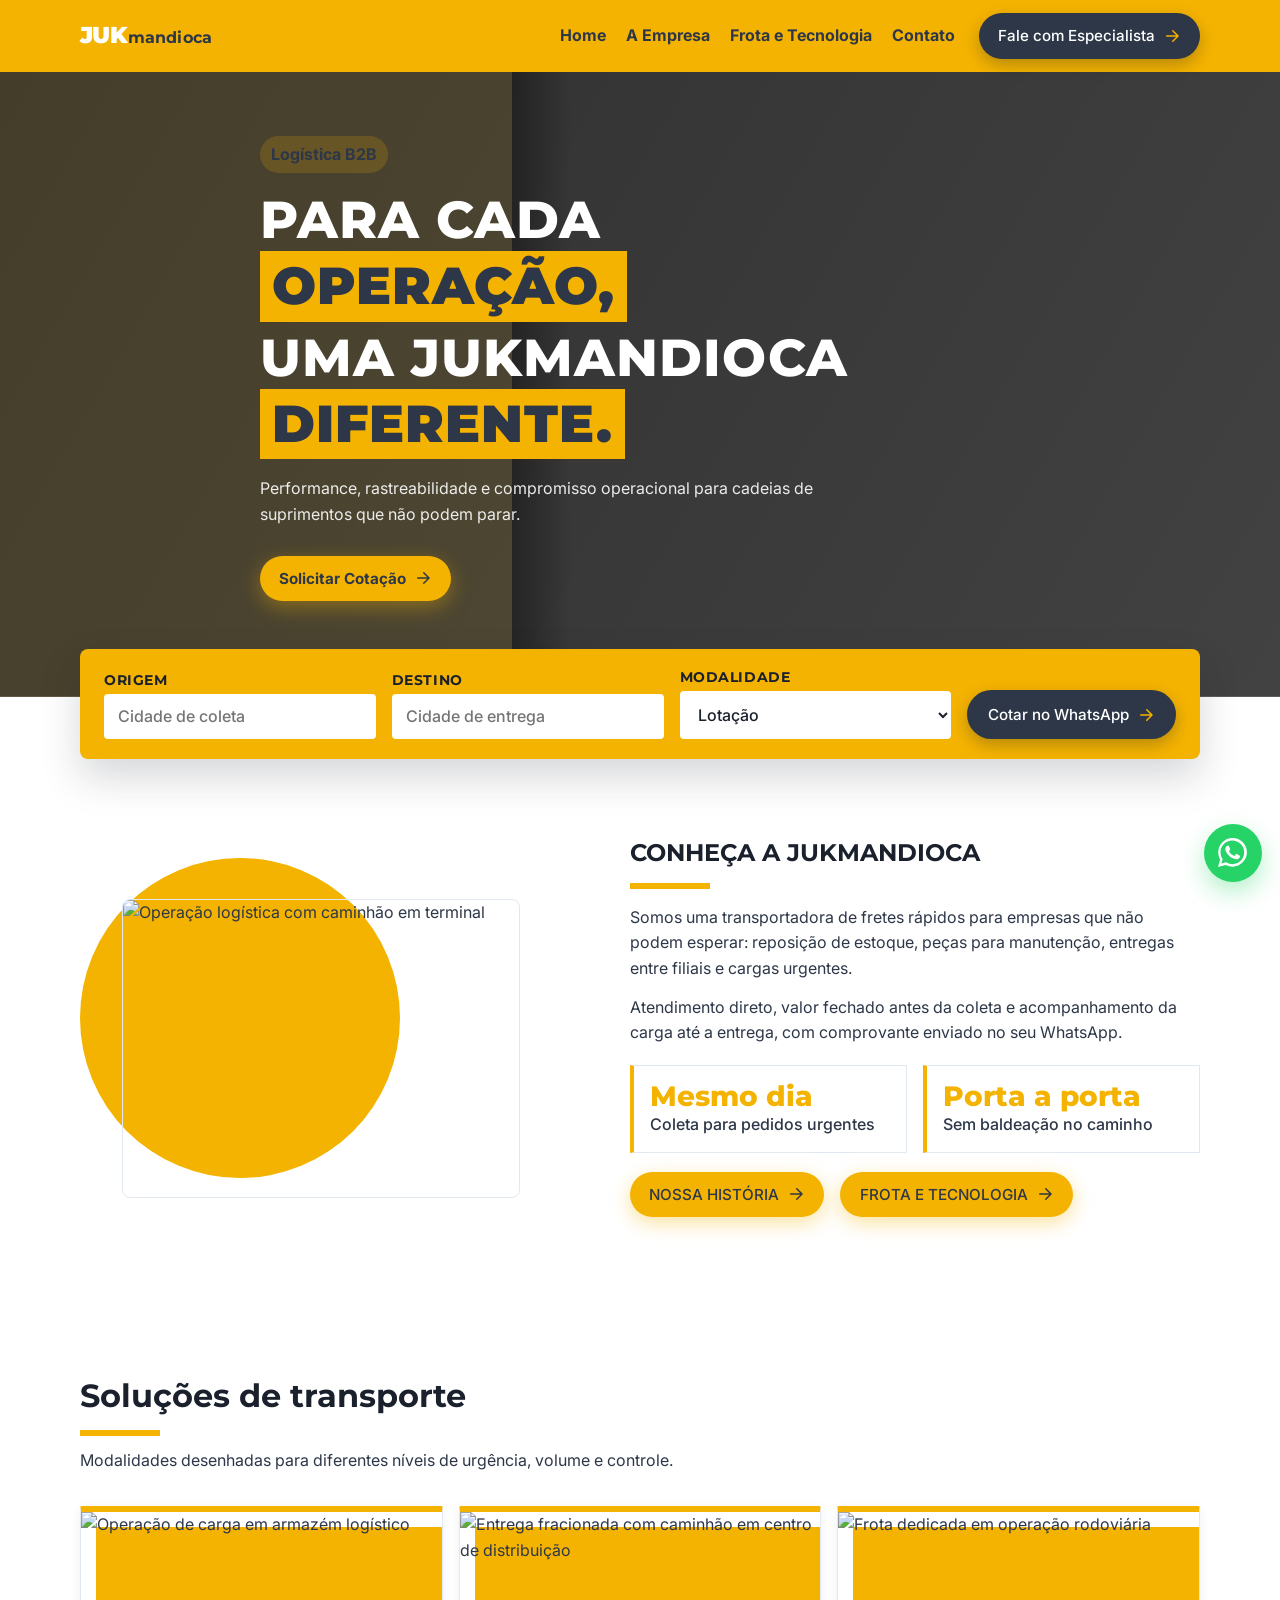
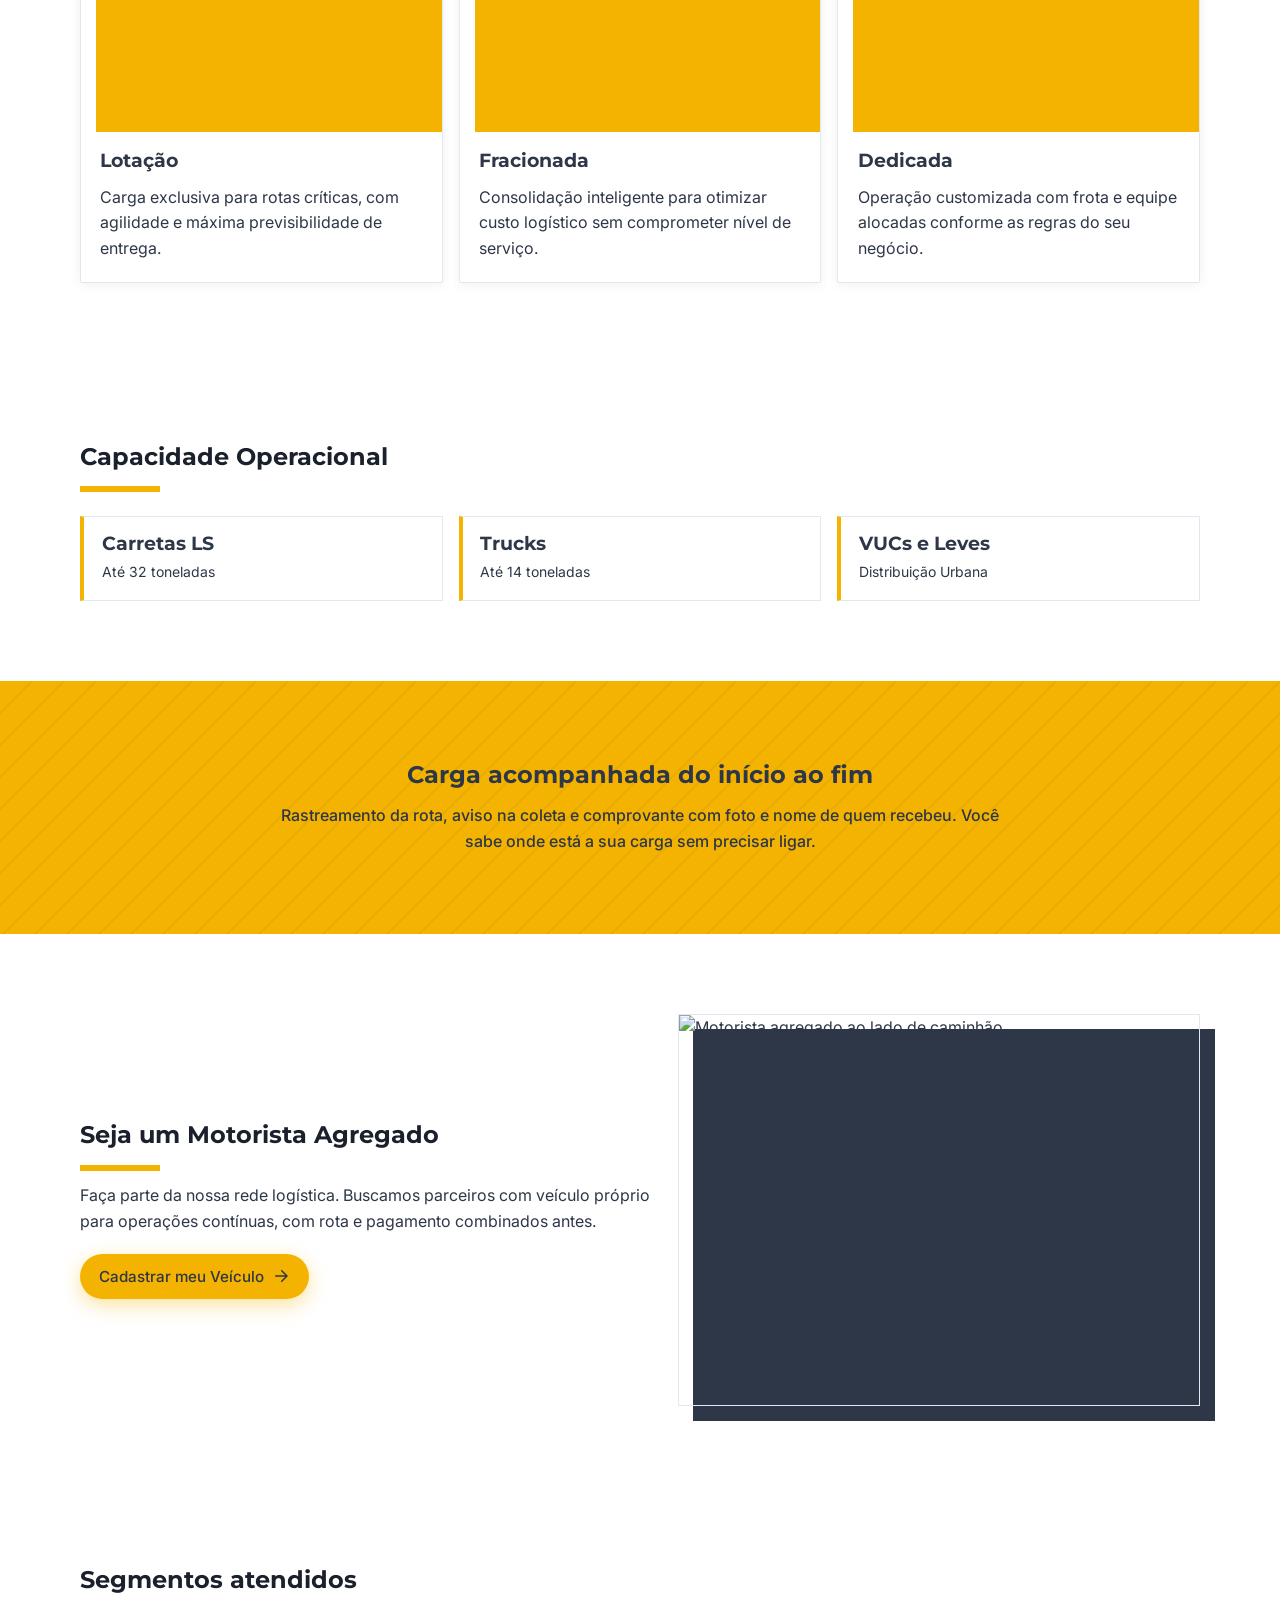
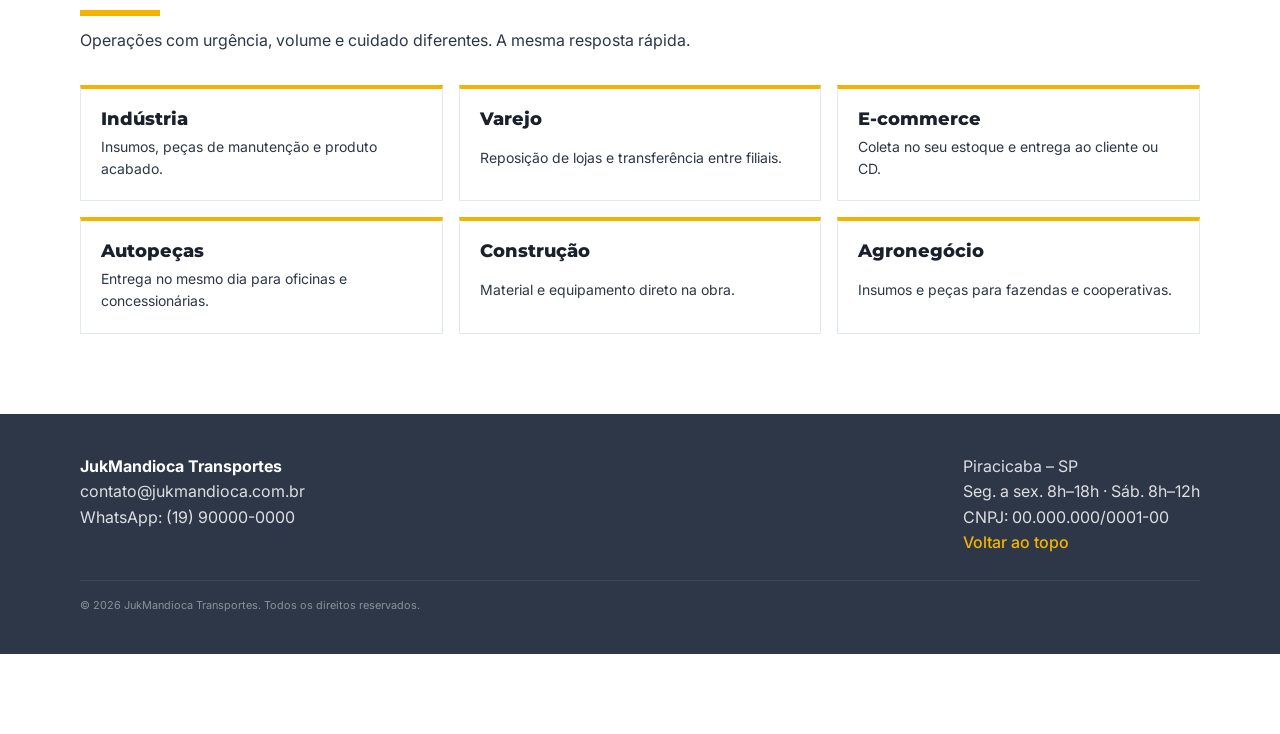
==== index.html @ 6dd89cf8 "feat: cotação rápida via WhatsApp, segmentos, dados centralizados em config.js - config.js: WhatsApp" ====
<!-- index.html -->
<!doctype html>
<html lang="pt-BR">
  <head>
    <meta charset="UTF-8" />
    <meta name="viewport" content="width=device-width, initial-scale=1.0" />

    <!-- ─── SEO primário ─── -->
    <title>JukMandioca Transportes | Logística B2B de Alta Performance</title>
    <meta name="description" content="Soluções logísticas sob medida para operações B2B de alta exigência: transporte lotação, fracionado e dedicado em todo o território nacional." />
    <meta name="robots" content="index, follow" />
    <link rel="canonical" href="https://www.jukmandioca.com.br/" />

    <!-- ─── Open Graph ─── -->
    <meta property="og:type"        content="website" />
    <meta property="og:url"         content="https://www.jukmandioca.com.br/" />
    <meta property="og:title"       content="JukMandioca Transportes | Logística B2B de Alta Performance" />
    <meta property="og:description" content="Soluções logísticas sob medida para operações B2B de alta exigência: transporte lotação, fracionado e dedicado." />
    <meta property="og:image"       content="https://www.jukmandioca.com.br/assets/img/og-cover.jpg" />
    <meta property="og:image:width"  content="1200" />
    <meta property="og:image:height" content="630" />
    <meta property="og:locale"      content="pt_BR" />
    <meta property="og:site_name"   content="JukMandioca Transportes" />

    <!-- ─── Twitter Card ─── -->
    <meta name="twitter:card"        content="summary_large_image" />
    <meta name="twitter:title"       content="JukMandioca Transportes | Logística B2B de Alta Performance" />
    <meta name="twitter:description" content="Soluções logísticas sob medida para operações B2B de alta exigência." />
    <meta name="twitter:image"       content="https://www.jukmandioca.com.br/assets/img/og-cover.jpg" />

    <!-- ─── PWA ─── -->
    <meta name="theme-color" content="#f5b301" />
    <link rel="manifest" href="/site.webmanifest" />

    <!-- ─── Fontes: preconnect + preload não-bloqueante ─── -->
    <link rel="preconnect" href="https://fonts.googleapis.com" />
    <link rel="preconnect" href="https://fonts.gstatic.com" crossorigin />
    <link rel="preload" as="style"
      href="https://fonts.googleapis.com/css2?family=Inter:wght@400;500&family=Montserrat:wght@700;800&display=swap"
      onload="this.onload=null;this.rel='stylesheet'" />
    <noscript>
      <link rel="stylesheet" href="https://fonts.googleapis.com/css2?family=Inter:wght@400;500&family=Montserrat:wght@700;800&display=swap" />
    </noscript>

    <!-- ─── Preload: hero background (LCP crítico) ─── -->
    <link rel="preload" as="image" fetchpriority="high"
      href="https://images.unsplash.com/photo-1494412519320-aa613dfb7738?auto=format&fit=crop&w=1920&q=80" />

    <!-- ─── CSS ─── -->
    <link rel="stylesheet" href="assets/css/main.css" />

    <!-- ─── JSON-LD: Organization + LocalBusiness + WebSite ─── -->
    <script type="application/ld+json">
    {
      "@context": "https://schema.org",
      "@graph": [
        {
          "@type": "Organization",
          "@id": "https://www.jukmandioca.com.br/#organization",
          "name": "JukMandioca Transportes",
          "url": "https://www.jukmandioca.com.br",
          "logo": {
            "@type": "ImageObject",
            "url": "https://www.jukmandioca.com.br/assets/img/logo.png"
          },
          "contactPoint": {
            "@type": "ContactPoint",
            "email": "contato@jukmandioca.com.br",
            "contactType": "customer service",
            "areaServed": "BR",
            "availableLanguage": "Portuguese"
          },
          "sameAs": []
        },
        {
          "@type": "LocalBusiness",
          "@id": "https://www.jukmandioca.com.br/#localbusiness",
          "name": "JukMandioca Transportes",
          "description": "Transportadora especializada em logística B2B com operações de lotação, fracionada e dedicada em todo o Brasil.",
          "url": "https://www.jukmandioca.com.br",
          
          "email": "contato@jukmandioca.com.br",
          "address": {
            "@type": "PostalAddress",
            "streetAddress": "Rua Exemplo, 123",
            "addressLocality": "Cidade",
            "addressRegion": "SP",
            "postalCode": "00000-000",
            "addressCountry": "BR"
          },
          "openingHoursSpecification": {
            "@type": "OpeningHoursSpecification",
            "dayOfWeek": ["Monday","Tuesday","Wednesday","Thursday","Friday"],
            "opens": "08:00",
            "closes": "18:00"
          }
        },
        {
          "@type": "WebSite",
          "@id": "https://www.jukmandioca.com.br/#website",
          "url": "https://www.jukmandioca.com.br",
          "name": "JukMandioca Transportes",
          "publisher": { "@id": "https://www.jukmandioca.com.br/#organization" }
        }
      ]
    }
    </script>
  </head>
  <body id="topo">

    <header class="site-header">
      <div class="main-header">
        <div class="container header-inner">

          <a href="index.html" class="logo" aria-label="Página inicial JukMandioca">
            <span class="logo-mark" aria-hidden="true">JUK</span><span class="logo-text">mandioca</span>
          </a>

          <button
            class="menu-toggle"
            type="button"
            aria-label="Abrir menu"
            aria-controls="primary-nav"
            aria-expanded="false"
          >
            <span></span><span></span><span></span>
          </button>

          <nav id="primary-nav" class="nav" aria-label="Navegação principal">
            <ul class="nav-list">
              <li><a href="index.html" aria-current="page">Home</a></li>
              <li><a href="sobre.html">A Empresa</a></li>
              <li><a href="frota.html">Frota e Tecnologia</a></li>
              <li><a href="contato.html">Contato</a></li>
            </ul>
            <a href="contato.html" class="btn-dark nav-cta">
              <span>Fale com Especialista</span>
              <svg viewBox="0 0 24 24" aria-hidden="true">
                <path d="M5 12h14M13 5l7 7-7 7" fill="none" stroke="currentColor" stroke-width="2" stroke-linecap="round" stroke-linejoin="round"/>
              </svg>
            </a>
          </nav>

        </div>
      </div>
    </header>

    <main>
      <section class="hero">
        <div class="container hero-content">
          <p class="eyebrow">Logística B2B</p>
          <h1>
            PARA CADA<br />
            <span class="highlight">OPERAÇÃO,</span><br />
            UMA JUKMANDIOCA<br />
            <span class="highlight">DIFERENTE.</span>
          </h1>
          <p class="hero-subtitle">
            Performance, rastreabilidade e compromisso operacional para cadeias de suprimentos que não podem parar.
          </p>
          <a href="contato.html" class="btn-primary">
            <span>Solicitar Cotação</span>
            <svg viewBox="0 0 24 24" aria-hidden="true">
              <path d="M5 12h14M13 5l7 7-7 7" fill="none" stroke="currentColor" stroke-width="2" stroke-linecap="round" stroke-linejoin="round"/>
            </svg>
          </a>
        </div>
      </section>

      <section class="quick-quote" aria-label="Cotação rápida">
        <div class="container">
          <form class="quick-quote-form" data-quote-form novalidate>
            <div class="qq-field">
              <label for="qq-origem">Origem</label>
              <input id="qq-origem" name="origem" type="text" placeholder="Cidade de coleta" required />
            </div>
            <div class="qq-field">
              <label for="qq-destino">Destino</label>
              <input id="qq-destino" name="destino" type="text" placeholder="Cidade de entrega" required />
            </div>
            <div class="qq-field">
              <label for="qq-carga">Modalidade</label>
              <select id="qq-carga" name="carga">
                <option>Lotação</option>
                <option>Fracionada</option>
                <option>Dedicada</option>
                <option>Expressa (mesmo dia)</option>
              </select>
            </div>
            <button type="submit" class="btn-dark">
              <span>Cotar no WhatsApp</span>
              <svg viewBox="0 0 24 24" aria-hidden="true"><path d="M5 12h14M13 5l7 7-7 7" fill="none" stroke="currentColor" stroke-width="2" stroke-linecap="round" stroke-linejoin="round"/></svg>
            </button>
          </form>
        </div>
      </section>

      <section id="sobre" class="about section">
        <div class="container about-grid">
          <figure class="about-visual" data-observe>
            <img
              src="https://images.unsplash.com/photo-1519003722824-194d4455a60c?auto=format&fit=crop&w=1200&q=80"
              alt="Operação logística com caminhão em terminal"
              width="1200" height="800"
              loading="lazy"
              decoding="async"
            />
          </figure>

          <article class="about-copy" data-observe>
            <h2 class="section-title">CONHEÇA A JUKMANDIOCA</h2>
            <p>
              Somos uma transportadora de fretes rápidos para empresas que não podem esperar: reposição de estoque,
              peças para manutenção, entregas entre filiais e cargas urgentes.
            </p>
            <p>
              Atendimento direto, valor fechado antes da coleta e acompanhamento da carga até a entrega, com
              comprovante enviado no seu WhatsApp.
            </p>

            <div class="about-stats" aria-label="Indicadores institucionais">
              <div class="about-stat" data-observe>
                <strong>Mesmo dia</strong>
                <span>Coleta para pedidos urgentes</span>
              </div>
              <div class="about-stat" data-observe>
                <strong>Porta a porta</strong>
                <span>Sem baldeação no caminho</span>
              </div>
            </div>

            <div class="about-actions">
              <a href="sobre.html" class="btn-primary">
                <span>NOSSA HISTÓRIA</span>
                <svg viewBox="0 0 24 24" aria-hidden="true">
                  <path d="M5 12h14M13 5l7 7-7 7" fill="none" stroke="currentColor" stroke-width="2" stroke-linecap="round" stroke-linejoin="round"/>
                </svg>
              </a>
              <a href="frota.html" class="btn-primary">
                <span>FROTA E TECNOLOGIA</span>
                <svg viewBox="0 0 24 24" aria-hidden="true">
                  <path d="M5 12h14M13 5l7 7-7 7" fill="none" stroke="currentColor" stroke-width="2" stroke-linecap="round" stroke-linejoin="round"/>
                </svg>
              </a>
            </div>
          </article>
        </div>
      </section>

      <section id="servicos" class="services section">
        <div class="container">
          <h2 class="section-title">Soluções de transporte</h2>
          <p class="section-subtitle">Modalidades desenhadas para diferentes níveis de urgência, volume e controle.</p>

          <div class="services-grid">
            <article class="card service-card" data-observe>
              <div class="service-media">
                <img
                  src="https://images.unsplash.com/photo-1586528116311-ad8dd3c8310d?auto=format&fit=crop&w=1200&q=80"
                  alt="Operação de carga em armazém logístico"
                  width="1200" height="800"
                  loading="lazy"
                  decoding="async"
                />
              </div>
              <div class="service-body">
                <h3>Lotação</h3>
                <p>Carga exclusiva para rotas críticas, com agilidade e máxima previsibilidade de entrega.</p>
              </div>
            </article>

            <article class="card service-card" data-observe>
              <div class="service-media">
                <img
                  src="https://images.unsplash.com/photo-1601584115197-04ecc0da31d7?auto=format&fit=crop&w=1200&q=80"
                  alt="Entrega fracionada com caminhão em centro de distribuição"
                  width="1200" height="800"
                  loading="lazy"
                  decoding="async"
                />
              </div>
              <div class="service-body">
                <h3>Fracionada</h3>
                <p>Consolidação inteligente para otimizar custo logístico sem comprometer nível de serviço.</p>
              </div>
            </article>

            <article class="card service-card" data-observe>
              <div class="service-media">
                <img
                  src="https://images.unsplash.com/photo-1616432043562-3671ea2e5242?auto=format&fit=crop&w=1200&q=80"
                  alt="Frota dedicada em operação rodoviária"
                  width="1200" height="800"
                  loading="lazy"
                  decoding="async"
                />
              </div>
              <div class="service-body">
                <h3>Dedicada</h3>
                <p>Operação customizada com frota e equipe alocadas conforme as regras do seu negócio.</p>
              </div>
            </article>
          </div>
        </div>
      </section>

      <section class="equipment section">
        <div class="container">
          <h2 class="section-title">Capacidade Operacional</h2>
          <div class="equipment-grid">
            <article class="equipment-item" data-observe>
              <h3>Carretas LS</h3>
              <p>Até 32 toneladas</p>
            </article>
            <article class="equipment-item" data-observe>
              <h3>Trucks</h3>
              <p>Até 14 toneladas</p>
            </article>
            <article class="equipment-item" data-observe>
              <h3>VUCs e Leves</h3>
              <p>Distribuição Urbana</p>
            </article>
          </div>
        </div>
      </section>

      <section class="compliance-band section">
        <div class="container">
          <h2>Carga acompanhada do início ao fim</h2>
          <p>
            Rastreamento da rota, aviso na coleta e comprovante com foto e nome de quem recebeu. Você sabe onde
            está a sua carga sem precisar ligar.
          </p>
        </div>
      </section>

      <section class="aggregates section">
        <div class="container aggregates-grid">
          <article class="aggregates-copy" data-observe>
            <h2 class="section-title">Seja um Motorista Agregado</h2>
            <p>
              Faça parte da nossa rede logística. Buscamos parceiros com veículo próprio para operações
              contínuas, com rota e pagamento combinados antes.
            </p>
            <a href="#" data-wa="Olá! Tenho veículo próprio e quero ser agregado." target="_blank" rel="noopener noreferrer" class="btn-primary">
              <span>Cadastrar meu Veículo</span>
              <svg viewBox="0 0 24 24" aria-hidden="true">
                <path d="M5 12h14M13 5l7 7-7 7" fill="none" stroke="currentColor" stroke-width="2" stroke-linecap="round" stroke-linejoin="round"/>
              </svg>
            </a>
          </article>

          <figure class="aggregates-visual" data-observe>
            <img
              src="https://images.unsplash.com/photo-1601584115197-04ecc0da31d7?auto=format&fit=crop&w=1200&q=80"
              alt="Motorista agregado ao lado de caminhão"
              width="1200" height="800"
              loading="lazy"
              decoding="async"
            />
          </figure>
        </div>
      </section>

      <section id="segmentos" class="segments section">
        <div class="container">
          <h2 class="section-title">Segmentos atendidos</h2>
          <p class="section-subtitle">Operações com urgência, volume e cuidado diferentes. A mesma resposta rápida.</p>
          <ul class="segments-grid">
            <li data-observe><strong>Indústria</strong><span>Insumos, peças de manutenção e produto acabado.</span></li>
            <li data-observe><strong>Varejo</strong><span>Reposição de lojas e transferência entre filiais.</span></li>
            <li data-observe><strong>E-commerce</strong><span>Coleta no seu estoque e entrega ao cliente ou CD.</span></li>
            <li data-observe><strong>Autopeças</strong><span>Entrega no mesmo dia para oficinas e concessionárias.</span></li>
            <li data-observe><strong>Construção</strong><span>Material e equipamento direto na obra.</span></li>
            <li data-observe><strong>Agronegócio</strong><span>Insumos e peças para fazendas e cooperativas.</span></li>
          </ul>
        </div>
      </section>
    </main>

    <footer class="site-footer">
      <div class="container footer-inner">
        <address>
          <strong>JukMandioca Transportes</strong>
          <p><a data-cfg="email" href="#"></a></p>
          <p>WhatsApp: <a data-cfg="whatsapp-num" href="#" target="_blank" rel="noopener noreferrer"></a></p>
        </address>
        <div>
          <p data-cfg="endereco"></p>
          <p data-cfg="horario"></p>
          <p data-cfg="cnpj"></p>
          <a href="#topo" class="back-top">Voltar ao topo</a>
        </div>
      </div>
      <div class="container footer-legal">
        <p>© <span data-cfg="ano">2026</span> JukMandioca Transportes. Todos os direitos reservados.</p>
      </div>
    </footer>

    <a
      class="whatsapp-float"
      href="#" data-wa=""
      target="_blank"
      rel="noopener noreferrer"
      aria-label="Falar no WhatsApp"
    >
      <svg viewBox="0 0 24 24" aria-hidden="true">
        <path
          d="M20.52 3.48A11.8 11.8 0 0 0 12.06 0C5.52 0 .21 5.3.2 11.83c0 2.08.54 4.1 1.57 5.88L0 24l6.45-1.7a11.83 11.83 0 0 0 5.6 1.42h.01c6.54 0 11.85-5.31 11.86-11.85.01-3.16-1.22-6.13-3.4-8.39Zm-8.46 18.2h-.01a9.93 9.93 0 0 1-5.05-1.38l-.36-.21-3.83 1.01 1.02-3.73-.23-.38a9.89 9.89 0 0 1-1.53-5.24C2.08 6.3 6.34 2.04 11.8 2.03c2.64 0 5.12 1.02 6.98 2.88a9.8 9.8 0 0 1 2.88 6.97c0 5.46-4.26 9.8-9.6 9.8Zm5.42-7.39c-.3-.15-1.77-.87-2.04-.97-.27-.1-.46-.15-.66.15-.2.3-.76.97-.93 1.16-.17.2-.34.23-.64.08-.3-.15-1.25-.46-2.38-1.46-.88-.78-1.47-1.74-1.64-2.04-.17-.3-.02-.47.13-.62.14-.14.3-.34.45-.5.15-.17.2-.29.3-.49.1-.2.05-.37-.02-.52-.08-.15-.66-1.6-.9-2.2-.24-.58-.49-.5-.66-.5h-.56c-.2 0-.52.08-.8.37-.27.3-1.04 1.02-1.04 2.5 0 1.47 1.06 2.9 1.2 3.1.15.2 2.1 3.2 5.08 4.48.71.3 1.27.48 1.7.62.71.23 1.36.2 1.87.12.57-.08 1.77-.72 2.02-1.41.25-.7.25-1.3.17-1.42-.07-.12-.27-.2-.56-.34Z"
          fill="currentColor"
        />
      </svg>
    </a>

    <script src="assets/js/main.js" type="module"></script>
  </body>
</html>
---- assets/css/main.css ----
/* main.css — Ponto de entrada único. Altere a ordem apenas se houver conflito de cascata. */
/* Fontes são carregadas via <link rel="preload"> no HTML — sem @import aqui. */

@import './tokens.css';
@import './base.css';
@import './components.css';
@import './components/header.css';
@import './sections.css';
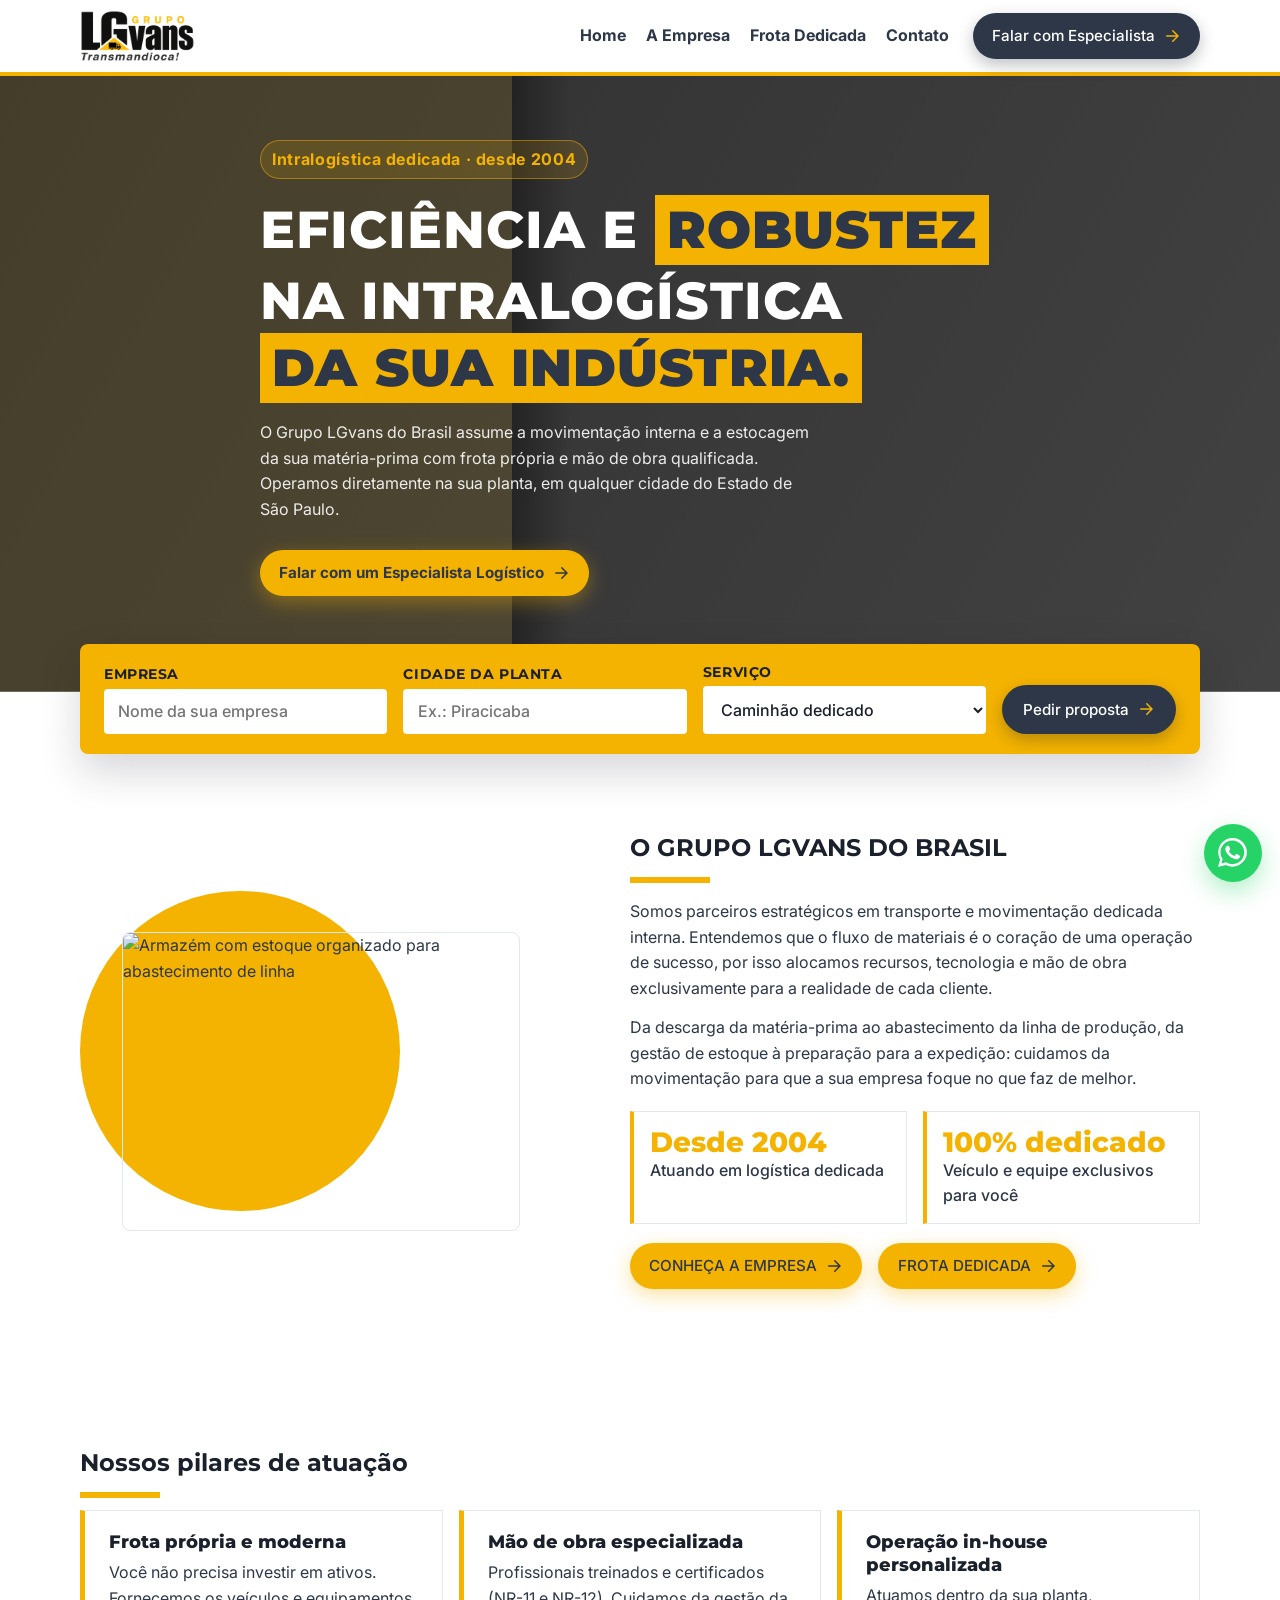
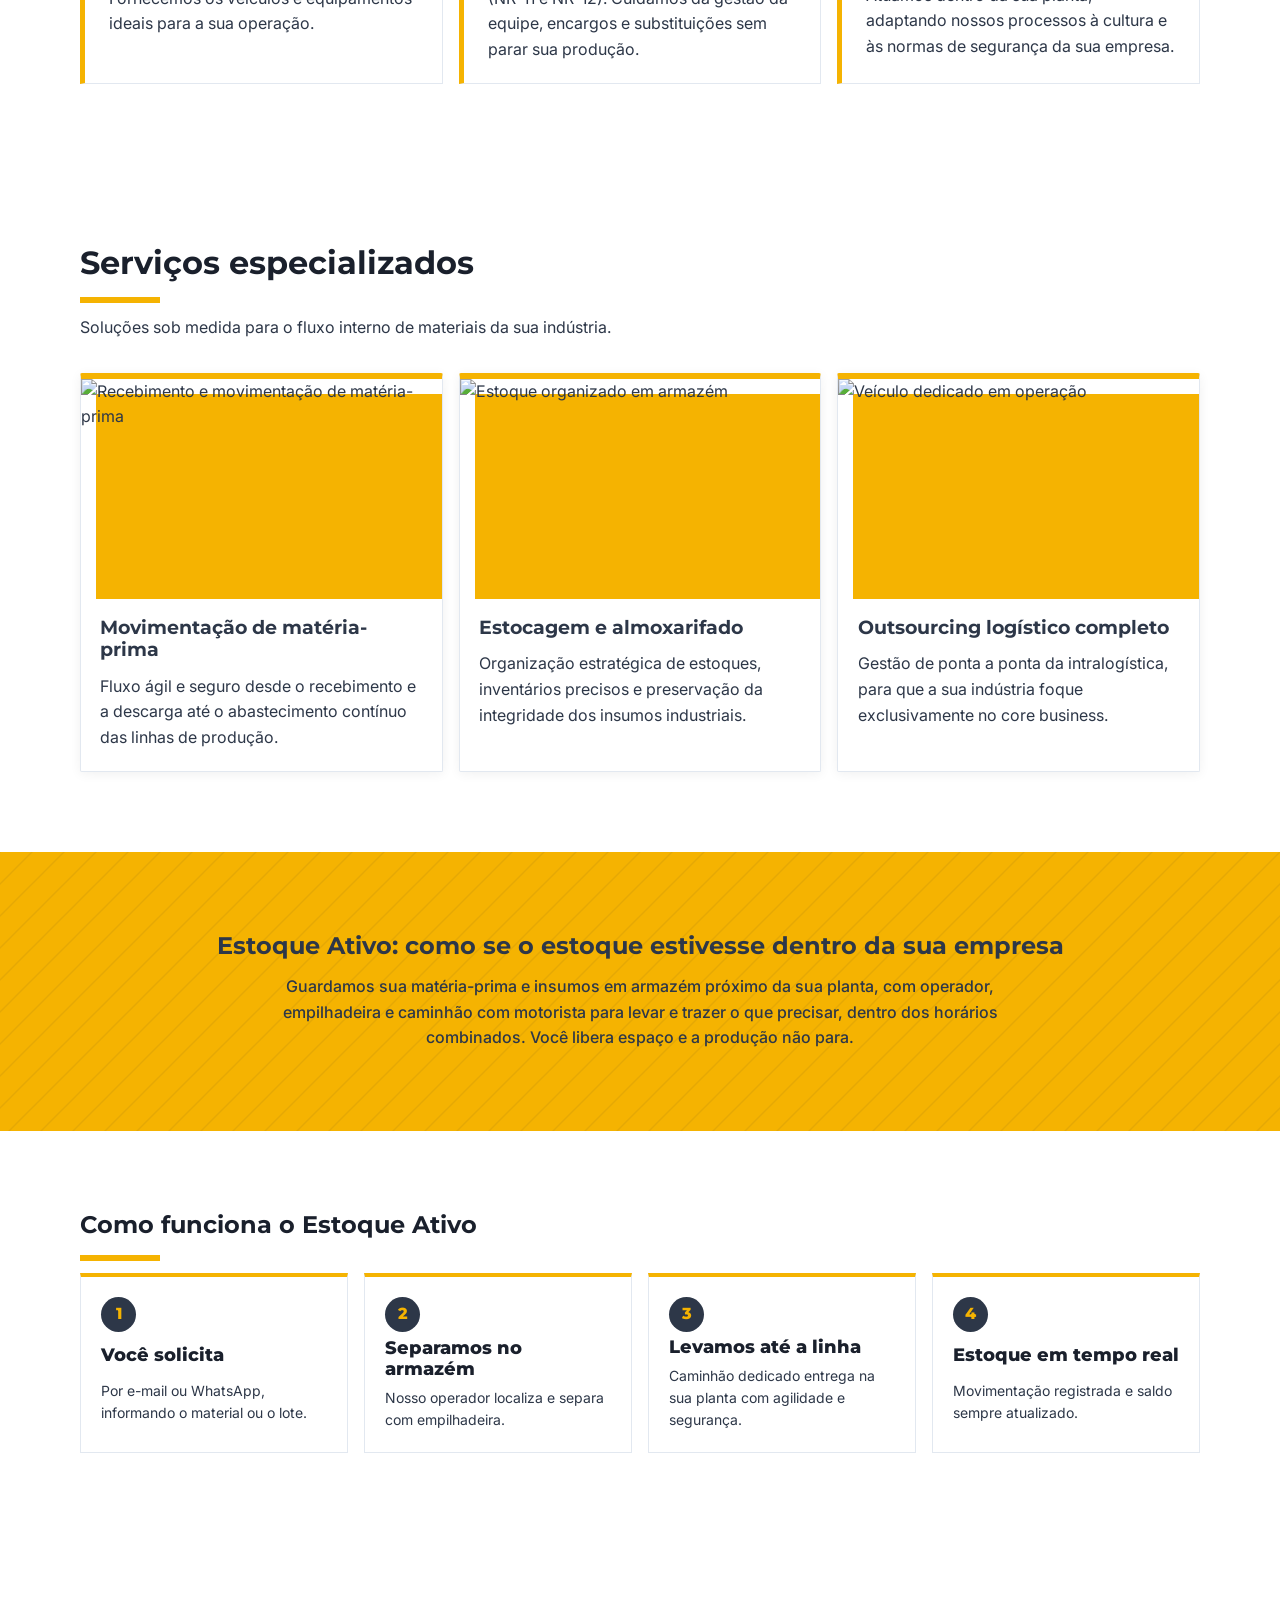
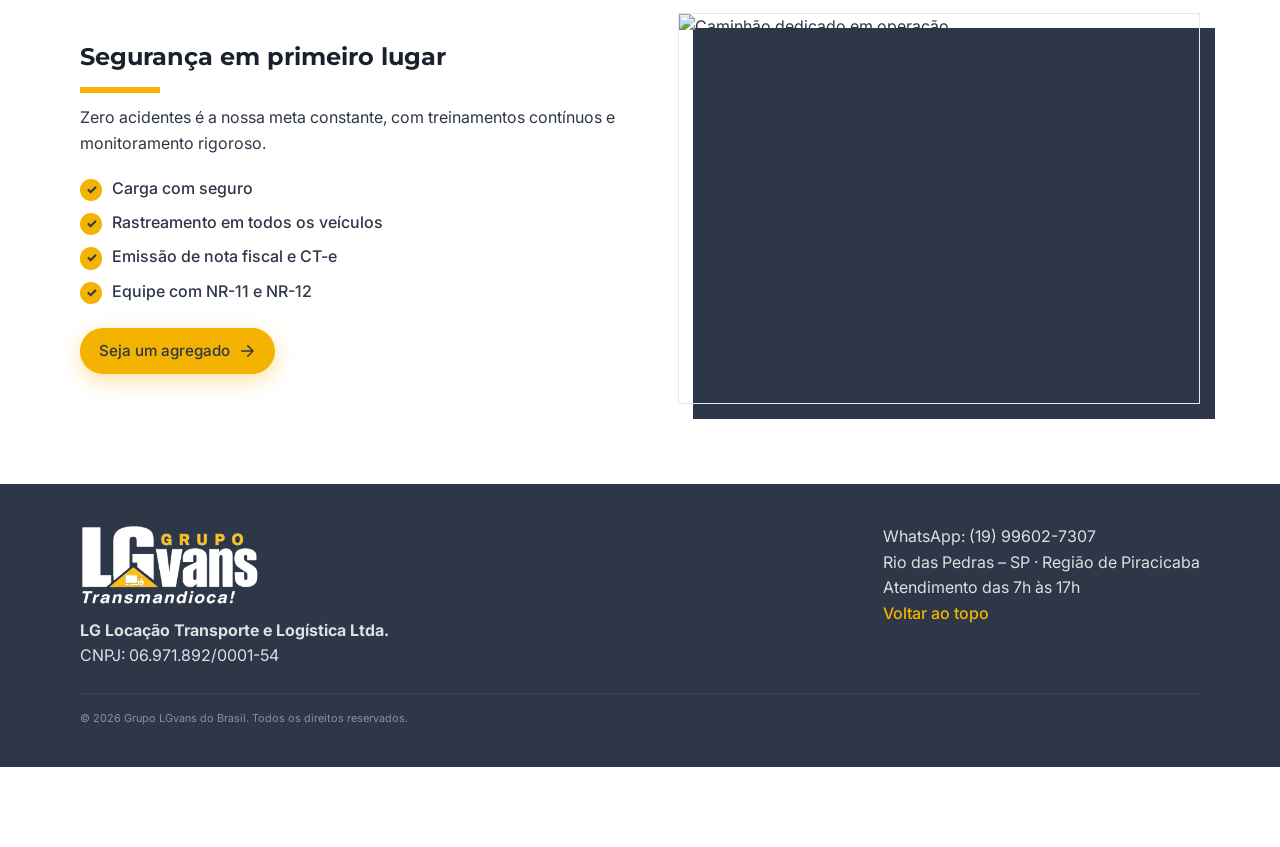
==== commit 6ef4eb3f: "feat: site Grupo LGvans do Brasil com dados reais do cliente - marca: logo LGvans/Transmandioca (cla" ====
--- a/index.html
+++ b/index.html
@@ -6,27 +6,21 @@
     <meta name="viewport" content="width=device-width, initial-scale=1.0" />
 
     <!-- ─── SEO primário ─── -->
-    <title>JukMandioca Transportes | Logística B2B de Alta Performance</title>
-    <meta name="description" content="Soluções logísticas sob medida para operações B2B de alta exigência: transporte lotação, fracionado e dedicado em todo o território nacional." />
+    <title>Grupo LGvans do Brasil | Intralogística e Transporte Dedicado</title>
+    <meta name="description" content="Movimentação interna, estocagem de matéria-prima e transporte dedicado para indústrias no Estado de São Paulo. Desde 2004." />
     <meta name="robots" content="index, follow" />
-    <link rel="canonical" href="https://www.jukmandioca.com.br/" />
 
     <!-- ─── Open Graph ─── -->
     <meta property="og:type"        content="website" />
-    <meta property="og:url"         content="https://www.jukmandioca.com.br/" />
-    <meta property="og:title"       content="JukMandioca Transportes | Logística B2B de Alta Performance" />
-    <meta property="og:description" content="Soluções logísticas sob medida para operações B2B de alta exigência: transporte lotação, fracionado e dedicado." />
-    <meta property="og:image"       content="https://www.jukmandioca.com.br/assets/img/og-cover.jpg" />
-    <meta property="og:image:width"  content="1200" />
-    <meta property="og:image:height" content="630" />
+    <meta property="og:title"       content="Grupo LGvans do Brasil | Intralogística e Transporte Dedicado" />
+    <meta property="og:description" content="Movimentação interna, estocagem de matéria-prima e transporte dedicado para indústrias no Estado de São Paulo. Desde 2004." />
     <meta property="og:locale"      content="pt_BR" />
-    <meta property="og:site_name"   content="JukMandioca Transportes" />
+    <meta property="og:site_name"   content="Grupo LGvans do Brasil" />
 
     <!-- ─── Twitter Card ─── -->
     <meta name="twitter:card"        content="summary_large_image" />
-    <meta name="twitter:title"       content="JukMandioca Transportes | Logística B2B de Alta Performance" />
-    <meta name="twitter:description" content="Soluções logísticas sob medida para operações B2B de alta exigência." />
-    <meta name="twitter:image"       content="https://www.jukmandioca.com.br/assets/img/og-cover.jpg" />
+    <meta name="twitter:title"       content="Grupo LGvans do Brasil | Intralogística e Transporte Dedicado" />
+    <meta name="twitter:description" content="Movimentação interna, estocagem de matéria-prima e transporte dedicado para indústrias no Estado de São Paulo. Desde 2004." />
 
     <!-- ─── PWA ─── -->
     <meta name="theme-color" content="#f5b301" />
@@ -50,61 +44,7 @@
     <link rel="stylesheet" href="assets/css/main.css" />
 
     <!-- ─── JSON-LD: Organization + LocalBusiness + WebSite ─── -->
-    <script type="application/ld+json">
-    {
-      "@context": "https://schema.org",
-      "@graph": [
-        {
-          "@type": "Organization",
-          "@id": "https://www.jukmandioca.com.br/#organization",
-          "name": "JukMandioca Transportes",
-          "url": "https://www.jukmandioca.com.br",
-          "logo": {
-            "@type": "ImageObject",
-            "url": "https://www.jukmandioca.com.br/assets/img/logo.png"
-          },
-          "contactPoint": {
-            "@type": "ContactPoint",
-            "email": "contato@jukmandioca.com.br",
-            "contactType": "customer service",
-            "areaServed": "BR",
-            "availableLanguage": "Portuguese"
-          },
-          "sameAs": []
-        },
-        {
-          "@type": "LocalBusiness",
-          "@id": "https://www.jukmandioca.com.br/#localbusiness",
-          "name": "JukMandioca Transportes",
-          "description": "Transportadora especializada em logística B2B com operações de lotação, fracionada e dedicada em todo o Brasil.",
-          "url": "https://www.jukmandioca.com.br",
-          
-          "email": "contato@jukmandioca.com.br",
-          "address": {
-            "@type": "PostalAddress",
-            "streetAddress": "Rua Exemplo, 123",
-            "addressLocality": "Cidade",
-            "addressRegion": "SP",
-            "postalCode": "00000-000",
-            "addressCountry": "BR"
-          },
-          "openingHoursSpecification": {
-            "@type": "OpeningHoursSpecification",
-            "dayOfWeek": ["Monday","Tuesday","Wednesday","Thursday","Friday"],
-            "opens": "08:00",
-            "closes": "18:00"
-          }
-        },
-        {
-          "@type": "WebSite",
-          "@id": "https://www.jukmandioca.com.br/#website",
-          "url": "https://www.jukmandioca.com.br",
-          "name": "JukMandioca Transportes",
-          "publisher": { "@id": "https://www.jukmandioca.com.br/#organization" }
-        }
-      ]
-    }
-    </script>
+      <link rel="icon" type="image/png" href="assets/img/favicon.png" />
   </head>
   <body id="topo">
 
@@ -112,8 +52,8 @@
       <div class="main-header">
         <div class="container header-inner">
 
-          <a href="index.html" class="logo" aria-label="Página inicial JukMandioca">
-            <span class="logo-mark" aria-hidden="true">JUK</span><span class="logo-text">mandioca</span>
+          <a href="index.html" class="logo" aria-label="Página inicial Grupo LGvans do Brasil">
+            <img src="assets/img/logo-lgvans.png" alt="Grupo LGvans – Transmandioca!" width="600" height="266" class="logo-img" />
           </a>
 
           <button
@@ -130,14 +70,12 @@
             <ul class="nav-list">
               <li><a href="index.html" aria-current="page">Home</a></li>
               <li><a href="sobre.html">A Empresa</a></li>
-              <li><a href="frota.html">Frota e Tecnologia</a></li>
+              <li><a href="frota.html">Frota Dedicada</a></li>
               <li><a href="contato.html">Contato</a></li>
             </ul>
-            <a href="contato.html" class="btn-dark nav-cta">
-              <span>Fale com Especialista</span>
-              <svg viewBox="0 0 24 24" aria-hidden="true">
-                <path d="M5 12h14M13 5l7 7-7 7" fill="none" stroke="currentColor" stroke-width="2" stroke-linecap="round" stroke-linejoin="round"/>
-              </svg>
+            <a href="#" data-wa="Olá! Quero falar com um especialista logístico do Grupo LGvans." target="_blank" rel="noopener noreferrer" class="btn-dark nav-cta">
+              <span>Falar com Especialista</span>
+              <svg viewBox="0 0 24 24" aria-hidden="true"><path d="M5 12h14M13 5l7 7-7 7" fill="none" stroke="currentColor" stroke-width="2" stroke-linecap="round" stroke-linejoin="round"/></svg>
             </a>
           </nav>
 
@@ -148,47 +86,47 @@
     <main>
       <section class="hero">
         <div class="container hero-content">
-          <p class="eyebrow">Logística B2B</p>
+          <p class="eyebrow">Intralogística dedicada · desde 2004</p>
           <h1>
-            PARA CADA<br />
-            <span class="highlight">OPERAÇÃO,</span><br />
-            UMA JUKMANDIOCA<br />
-            <span class="highlight">DIFERENTE.</span>
+            EFICIÊNCIA E <span class="highlight">ROBUSTEZ</span><br />
+            NA INTRALOGÍSTICA<br />
+            <span class="highlight">DA SUA INDÚSTRIA.</span>
           </h1>
           <p class="hero-subtitle">
-            Performance, rastreabilidade e compromisso operacional para cadeias de suprimentos que não podem parar.
+            O Grupo LGvans do Brasil assume a movimentação interna e a estocagem da sua matéria-prima com frota própria
+            e mão de obra qualificada. Operamos diretamente na sua planta, em qualquer cidade do Estado de São Paulo.
           </p>
-          <a href="contato.html" class="btn-primary">
-            <span>Solicitar Cotação</span>
-            <svg viewBox="0 0 24 24" aria-hidden="true">
-              <path d="M5 12h14M13 5l7 7-7 7" fill="none" stroke="currentColor" stroke-width="2" stroke-linecap="round" stroke-linejoin="round"/>
-            </svg>
+          <a href="#" data-wa="Olá! Quero falar com um especialista logístico do Grupo LGvans." target="_blank" rel="noopener noreferrer" class="btn-primary">
+            <span>Falar com um Especialista Logístico</span>
+            <svg viewBox="0 0 24 24" aria-hidden="true"><path d="M5 12h14M13 5l7 7-7 7" fill="none" stroke="currentColor" stroke-width="2" stroke-linecap="round" stroke-linejoin="round"/></svg>
           </a>
         </div>
       </section>
 
-      <section class="quick-quote" aria-label="Cotação rápida">
+      <section class="quick-quote" aria-label="Solicitar proposta">
         <div class="container">
           <form class="quick-quote-form" data-quote-form novalidate>
             <div class="qq-field">
-              <label for="qq-origem">Origem</label>
-              <input id="qq-origem" name="origem" type="text" placeholder="Cidade de coleta" required />
+              <label for="qq-empresa">Empresa</label>
+              <input id="qq-empresa" name="empresa" type="text" placeholder="Nome da sua empresa" required />
             </div>
             <div class="qq-field">
-              <label for="qq-destino">Destino</label>
-              <input id="qq-destino" name="destino" type="text" placeholder="Cidade de entrega" required />
+              <label for="qq-origem">Cidade da planta</label>
+              <input id="qq-origem" name="origem" type="text" placeholder="Ex.: Piracicaba" required />
             </div>
             <div class="qq-field">
-              <label for="qq-carga">Modalidade</label>
+              <label for="qq-carga">Serviço</label>
               <select id="qq-carga" name="carga">
-                <option>Lotação</option>
-                <option>Fracionada</option>
-                <option>Dedicada</option>
-                <option>Expressa (mesmo dia)</option>
+                <option>Caminhão dedicado</option>
+                <option>Fiorino dedicado</option>
+                <option>Van mista dedicada</option>
+                <option>Van carga dedicada</option>
+                <option>Estoque Ativo</option>
+                <option>Movimentação interna</option>
               </select>
             </div>
             <button type="submit" class="btn-dark">
-              <span>Cotar no WhatsApp</span>
+              <span>Pedir proposta</span>
               <svg viewBox="0 0 24 24" aria-hidden="true"><path d="M5 12h14M13 5l7 7-7 7" fill="none" stroke="currentColor" stroke-width="2" stroke-linecap="round" stroke-linejoin="round"/></svg>
             </button>
           </form>
@@ -198,182 +136,104 @@
       <section id="sobre" class="about section">
         <div class="container about-grid">
           <figure class="about-visual" data-observe>
-            <img
-              src="https://images.unsplash.com/photo-1519003722824-194d4455a60c?auto=format&fit=crop&w=1200&q=80"
-              alt="Operação logística com caminhão em terminal"
-              width="1200" height="800"
-              loading="lazy"
-              decoding="async"
-            />
+            <img src="https://images.unsplash.com/photo-1586528116311-ad8dd3c8310d?auto=format&fit=crop&w=1200&q=80" alt="Armazém com estoque organizado para abastecimento de linha" width="1200" height="800" loading="lazy" decoding="async" />
           </figure>
-
           <article class="about-copy" data-observe>
-            <h2 class="section-title">CONHEÇA A JUKMANDIOCA</h2>
+            <h2 class="section-title">O GRUPO LGVANS DO BRASIL</h2>
             <p>
-              Somos uma transportadora de fretes rápidos para empresas que não podem esperar: reposição de estoque,
-              peças para manutenção, entregas entre filiais e cargas urgentes.
+              Somos parceiros estratégicos em transporte e movimentação dedicada interna. Entendemos que o fluxo de
+              materiais é o coração de uma operação de sucesso, por isso alocamos recursos, tecnologia e mão de obra
+              exclusivamente para a realidade de cada cliente.
             </p>
             <p>
-              Atendimento direto, valor fechado antes da coleta e acompanhamento da carga até a entrega, com
-              comprovante enviado no seu WhatsApp.
+              Da descarga da matéria-prima ao abastecimento da linha de produção, da gestão de estoque à preparação
+              para a expedição: cuidamos da movimentação para que a sua empresa foque no que faz de melhor.
             </p>
-
-            <div class="about-stats" aria-label="Indicadores institucionais">
-              <div class="about-stat" data-observe>
-                <strong>Mesmo dia</strong>
-                <span>Coleta para pedidos urgentes</span>
-              </div>
-              <div class="about-stat" data-observe>
-                <strong>Porta a porta</strong>
-                <span>Sem baldeação no caminho</span>
-              </div>
-            </div>
-
+            <div class="about-stats" aria-label="Indicadores">
+              <div class="about-stat" data-observe><strong>Desde 2004</strong><span>Atuando em logística dedicada</span></div>
+              <div class="about-stat" data-observe><strong>100% dedicado</strong><span>Veículo e equipe exclusivos para você</span></div>
+            </div>
             <div class="about-actions">
-              <a href="sobre.html" class="btn-primary">
-                <span>NOSSA HISTÓRIA</span>
-                <svg viewBox="0 0 24 24" aria-hidden="true">
-                  <path d="M5 12h14M13 5l7 7-7 7" fill="none" stroke="currentColor" stroke-width="2" stroke-linecap="round" stroke-linejoin="round"/>
-                </svg>
-              </a>
-              <a href="frota.html" class="btn-primary">
-                <span>FROTA E TECNOLOGIA</span>
-                <svg viewBox="0 0 24 24" aria-hidden="true">
-                  <path d="M5 12h14M13 5l7 7-7 7" fill="none" stroke="currentColor" stroke-width="2" stroke-linecap="round" stroke-linejoin="round"/>
-                </svg>
-              </a>
+              <a href="sobre.html" class="btn-primary"><span>CONHEÇA A EMPRESA</span><svg viewBox="0 0 24 24" aria-hidden="true"><path d="M5 12h14M13 5l7 7-7 7" fill="none" stroke="currentColor" stroke-width="2" stroke-linecap="round" stroke-linejoin="round"/></svg></a>
+              <a href="frota.html" class="btn-primary"><span>FROTA DEDICADA</span><svg viewBox="0 0 24 24" aria-hidden="true"><path d="M5 12h14M13 5l7 7-7 7" fill="none" stroke="currentColor" stroke-width="2" stroke-linecap="round" stroke-linejoin="round"/></svg></a>
             </div>
           </article>
         </div>
       </section>
 
+      <section class="equipment section">
+        <div class="container">
+          <h2 class="section-title">Nossos pilares de atuação</h2>
+          <div class="pillars-grid">
+            <article class="pillar" data-observe><h3>Frota própria e moderna</h3><p>Você não precisa investir em ativos. Fornecemos os veículos e equipamentos ideais para a sua operação.</p></article>
+            <article class="pillar" data-observe><h3>Mão de obra especializada</h3><p>Profissionais treinados e certificados (NR-11 e NR-12). Cuidamos da gestão da equipe, encargos e substituições sem parar sua produção.</p></article>
+            <article class="pillar" data-observe><h3>Operação in-house personalizada</h3><p>Atuamos dentro da sua planta, adaptando nossos processos à cultura e às normas de segurança da sua empresa.</p></article>
+          </div>
+        </div>
+      </section>
+
       <section id="servicos" class="services section">
         <div class="container">
-          <h2 class="section-title">Soluções de transporte</h2>
-          <p class="section-subtitle">Modalidades desenhadas para diferentes níveis de urgência, volume e controle.</p>
-
+          <h2 class="section-title">Serviços especializados</h2>
+          <p class="section-subtitle">Soluções sob medida para o fluxo interno de materiais da sua indústria.</p>
           <div class="services-grid">
             <article class="card service-card" data-observe>
-              <div class="service-media">
-                <img
-                  src="https://images.unsplash.com/photo-1586528116311-ad8dd3c8310d?auto=format&fit=crop&w=1200&q=80"
-                  alt="Operação de carga em armazém logístico"
-                  width="1200" height="800"
-                  loading="lazy"
-                  decoding="async"
-                />
-              </div>
-              <div class="service-body">
-                <h3>Lotação</h3>
-                <p>Carga exclusiva para rotas críticas, com agilidade e máxima previsibilidade de entrega.</p>
-              </div>
+              <div class="service-media"><img src="https://images.unsplash.com/photo-1586528116311-ad8dd3c8310d?auto=format&fit=crop&w=1200&q=80" alt="Recebimento e movimentação de matéria-prima" width="1200" height="800" loading="lazy" decoding="async" /></div>
+              <div class="service-body"><h3>Movimentação de matéria-prima</h3><p>Fluxo ágil e seguro desde o recebimento e a descarga até o abastecimento contínuo das linhas de produção.</p></div>
             </article>
-
             <article class="card service-card" data-observe>
-              <div class="service-media">
-                <img
-                  src="https://images.unsplash.com/photo-1601584115197-04ecc0da31d7?auto=format&fit=crop&w=1200&q=80"
-                  alt="Entrega fracionada com caminhão em centro de distribuição"
-                  width="1200" height="800"
-                  loading="lazy"
-                  decoding="async"
-                />
-              </div>
-              <div class="service-body">
-                <h3>Fracionada</h3>
-                <p>Consolidação inteligente para otimizar custo logístico sem comprometer nível de serviço.</p>
-              </div>
+              <div class="service-media"><img src="https://images.unsplash.com/photo-1519003722824-194d4455a60c?auto=format&fit=crop&w=1200&q=80" alt="Estoque organizado em armazém" width="1200" height="800" loading="lazy" decoding="async" /></div>
+              <div class="service-body"><h3>Estocagem e almoxarifado</h3><p>Organização estratégica de estoques, inventários precisos e preservação da integridade dos insumos industriais.</p></div>
             </article>
-
             <article class="card service-card" data-observe>
-              <div class="service-media">
-                <img
-                  src="https://images.unsplash.com/photo-1616432043562-3671ea2e5242?auto=format&fit=crop&w=1200&q=80"
-                  alt="Frota dedicada em operação rodoviária"
-                  width="1200" height="800"
-                  loading="lazy"
-                  decoding="async"
-                />
-              </div>
-              <div class="service-body">
-                <h3>Dedicada</h3>
-                <p>Operação customizada com frota e equipe alocadas conforme as regras do seu negócio.</p>
-              </div>
+              <div class="service-media"><img src="https://images.unsplash.com/photo-1616432043562-3671ea2e5242?auto=format&fit=crop&w=1200&q=80" alt="Veículo dedicado em operação" width="1200" height="800" loading="lazy" decoding="async" /></div>
+              <div class="service-body"><h3>Outsourcing logístico completo</h3><p>Gestão de ponta a ponta da intralogística, para que a sua indústria foque exclusivamente no core business.</p></div>
             </article>
           </div>
         </div>
       </section>
 
-      <section class="equipment section">
-        <div class="container">
-          <h2 class="section-title">Capacidade Operacional</h2>
-          <div class="equipment-grid">
-            <article class="equipment-item" data-observe>
-              <h3>Carretas LS</h3>
-              <p>Até 32 toneladas</p>
-            </article>
-            <article class="equipment-item" data-observe>
-              <h3>Trucks</h3>
-              <p>Até 14 toneladas</p>
-            </article>
-            <article class="equipment-item" data-observe>
-              <h3>VUCs e Leves</h3>
-              <p>Distribuição Urbana</p>
-            </article>
-          </div>
-        </div>
-      </section>
-
       <section class="compliance-band section">
         <div class="container">
-          <h2>Carga acompanhada do início ao fim</h2>
+          <h2>Estoque Ativo: como se o estoque estivesse dentro da sua empresa</h2>
           <p>
-            Rastreamento da rota, aviso na coleta e comprovante com foto e nome de quem recebeu. Você sabe onde
-            está a sua carga sem precisar ligar.
+            Guardamos sua matéria-prima e insumos em armazém próximo da sua planta, com operador, empilhadeira e caminhão
+            com motorista para levar e trazer o que precisar, dentro dos horários combinados. Você libera espaço e a produção não para.
           </p>
+        </div>
+      </section>
+
+      <section id="como-funciona" class="segments section">
+        <div class="container">
+          <h2 class="section-title">Como funciona o Estoque Ativo</h2>
+          <ol class="steps-grid">
+            <li data-observe><strong>Você solicita</strong><span>Por e-mail ou WhatsApp, informando o material ou o lote.</span></li>
+            <li data-observe><strong>Separamos no armazém</strong><span>Nosso operador localiza e separa com empilhadeira.</span></li>
+            <li data-observe><strong>Levamos até a linha</strong><span>Caminhão dedicado entrega na sua planta com agilidade e segurança.</span></li>
+            <li data-observe><strong>Estoque em tempo real</strong><span>Movimentação registrada e saldo sempre atualizado.</span></li>
+          </ol>
         </div>
       </section>
 
       <section class="aggregates section">
         <div class="container aggregates-grid">
           <article class="aggregates-copy" data-observe>
-            <h2 class="section-title">Seja um Motorista Agregado</h2>
-            <p>
-              Faça parte da nossa rede logística. Buscamos parceiros com veículo próprio para operações
-              contínuas, com rota e pagamento combinados antes.
-            </p>
-            <a href="#" data-wa="Olá! Tenho veículo próprio e quero ser agregado." target="_blank" rel="noopener noreferrer" class="btn-primary">
-              <span>Cadastrar meu Veículo</span>
-              <svg viewBox="0 0 24 24" aria-hidden="true">
-                <path d="M5 12h14M13 5l7 7-7 7" fill="none" stroke="currentColor" stroke-width="2" stroke-linecap="round" stroke-linejoin="round"/>
-              </svg>
+            <h2 class="section-title">Segurança em primeiro lugar</h2>
+            <p>Zero acidentes é a nossa meta constante, com treinamentos contínuos e monitoramento rigoroso.</p>
+            <ul class="check-list">
+              <li>Carga com seguro</li>
+              <li>Rastreamento em todos os veículos</li>
+              <li>Emissão de nota fiscal e CT-e</li>
+              <li>Equipe com NR-11 e NR-12</li>
+            </ul>
+            <a href="#" data-wa="Olá! Tenho veículo próprio e quero ser agregado do Grupo LGvans." target="_blank" rel="noopener noreferrer" class="btn-primary">
+              <span>Seja um agregado</span>
+              <svg viewBox="0 0 24 24" aria-hidden="true"><path d="M5 12h14M13 5l7 7-7 7" fill="none" stroke="currentColor" stroke-width="2" stroke-linecap="round" stroke-linejoin="round"/></svg>
             </a>
           </article>
-
           <figure class="aggregates-visual" data-observe>
-            <img
-              src="https://images.unsplash.com/photo-1601584115197-04ecc0da31d7?auto=format&fit=crop&w=1200&q=80"
-              alt="Motorista agregado ao lado de caminhão"
-              width="1200" height="800"
-              loading="lazy"
-              decoding="async"
-            />
+            <img src="https://images.unsplash.com/photo-1601584115197-04ecc0da31d7?auto=format&fit=crop&w=1200&q=80" alt="Caminhão dedicado em operação" width="1200" height="800" loading="lazy" decoding="async" />
           </figure>
-        </div>
-      </section>
-
-      <section id="segmentos" class="segments section">
-        <div class="container">
-          <h2 class="section-title">Segmentos atendidos</h2>
-          <p class="section-subtitle">Operações com urgência, volume e cuidado diferentes. A mesma resposta rápida.</p>
-          <ul class="segments-grid">
-            <li data-observe><strong>Indústria</strong><span>Insumos, peças de manutenção e produto acabado.</span></li>
-            <li data-observe><strong>Varejo</strong><span>Reposição de lojas e transferência entre filiais.</span></li>
-            <li data-observe><strong>E-commerce</strong><span>Coleta no seu estoque e entrega ao cliente ou CD.</span></li>
-            <li data-observe><strong>Autopeças</strong><span>Entrega no mesmo dia para oficinas e concessionárias.</span></li>
-            <li data-observe><strong>Construção</strong><span>Material e equipamento direto na obra.</span></li>
-            <li data-observe><strong>Agronegócio</strong><span>Insumos e peças para fazendas e cooperativas.</span></li>
-          </ul>
         </div>
       </section>
     </main>
@@ -381,19 +241,19 @@
     <footer class="site-footer">
       <div class="container footer-inner">
         <address>
-          <strong>JukMandioca Transportes</strong>
-          <p><a data-cfg="email" href="#"></a></p>
-          <p>WhatsApp: <a data-cfg="whatsapp-num" href="#" target="_blank" rel="noopener noreferrer"></a></p>
+          <img src="assets/img/logo-lgvans-branco.png" alt="Grupo LGvans do Brasil" width="600" height="266" class="footer-logo" loading="lazy" />
+          <p><strong>LG Locação Transporte e Logística Ltda.</strong></p>
+          <p data-cfg="cnpj"></p>
         </address>
         <div>
+          <p>WhatsApp: <a data-cfg="whatsapp-num" href="#" target="_blank" rel="noopener noreferrer"></a></p>
           <p data-cfg="endereco"></p>
           <p data-cfg="horario"></p>
-          <p data-cfg="cnpj"></p>
           <a href="#topo" class="back-top">Voltar ao topo</a>
         </div>
       </div>
       <div class="container footer-legal">
-        <p>© <span data-cfg="ano">2026</span> JukMandioca Transportes. Todos os direitos reservados.</p>
+        <p>© <span data-cfg="ano">2026</span> Grupo LGvans do Brasil. Todos os direitos reservados.</p>
       </div>
     </footer>
 
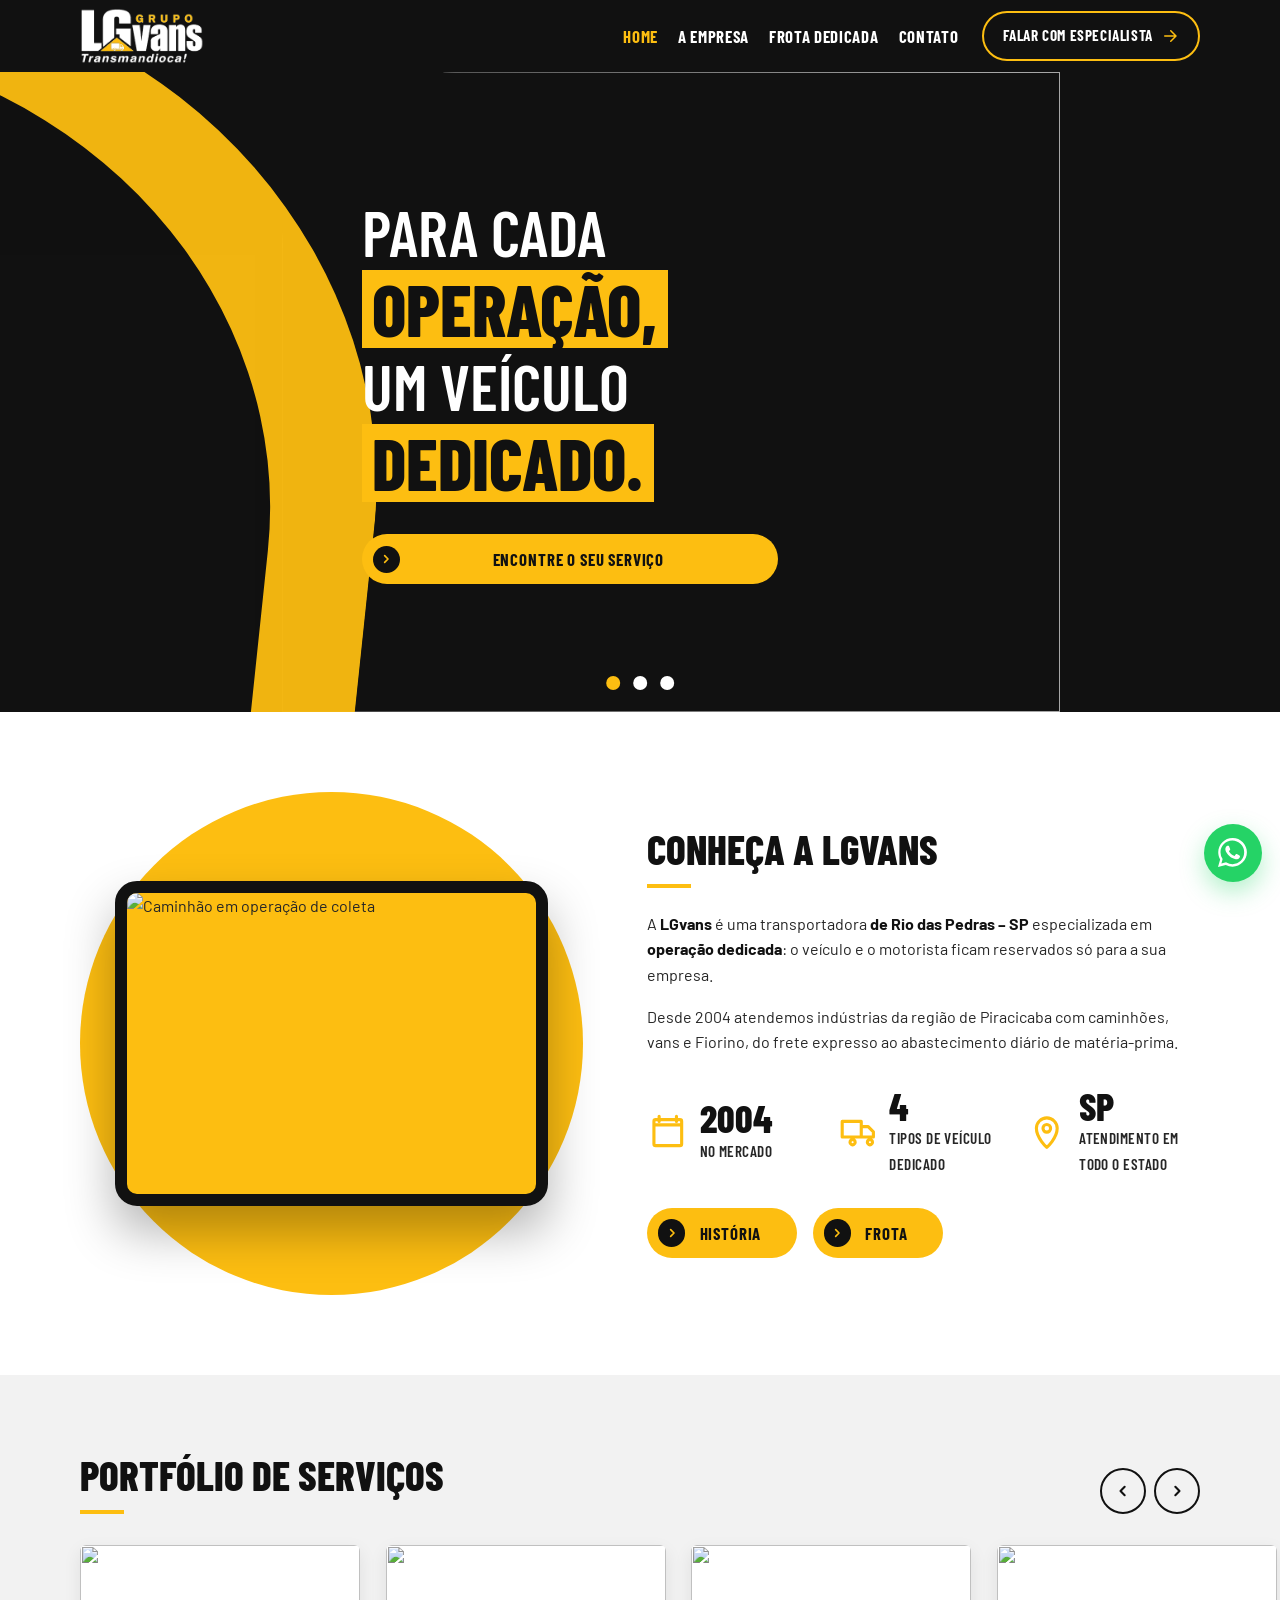
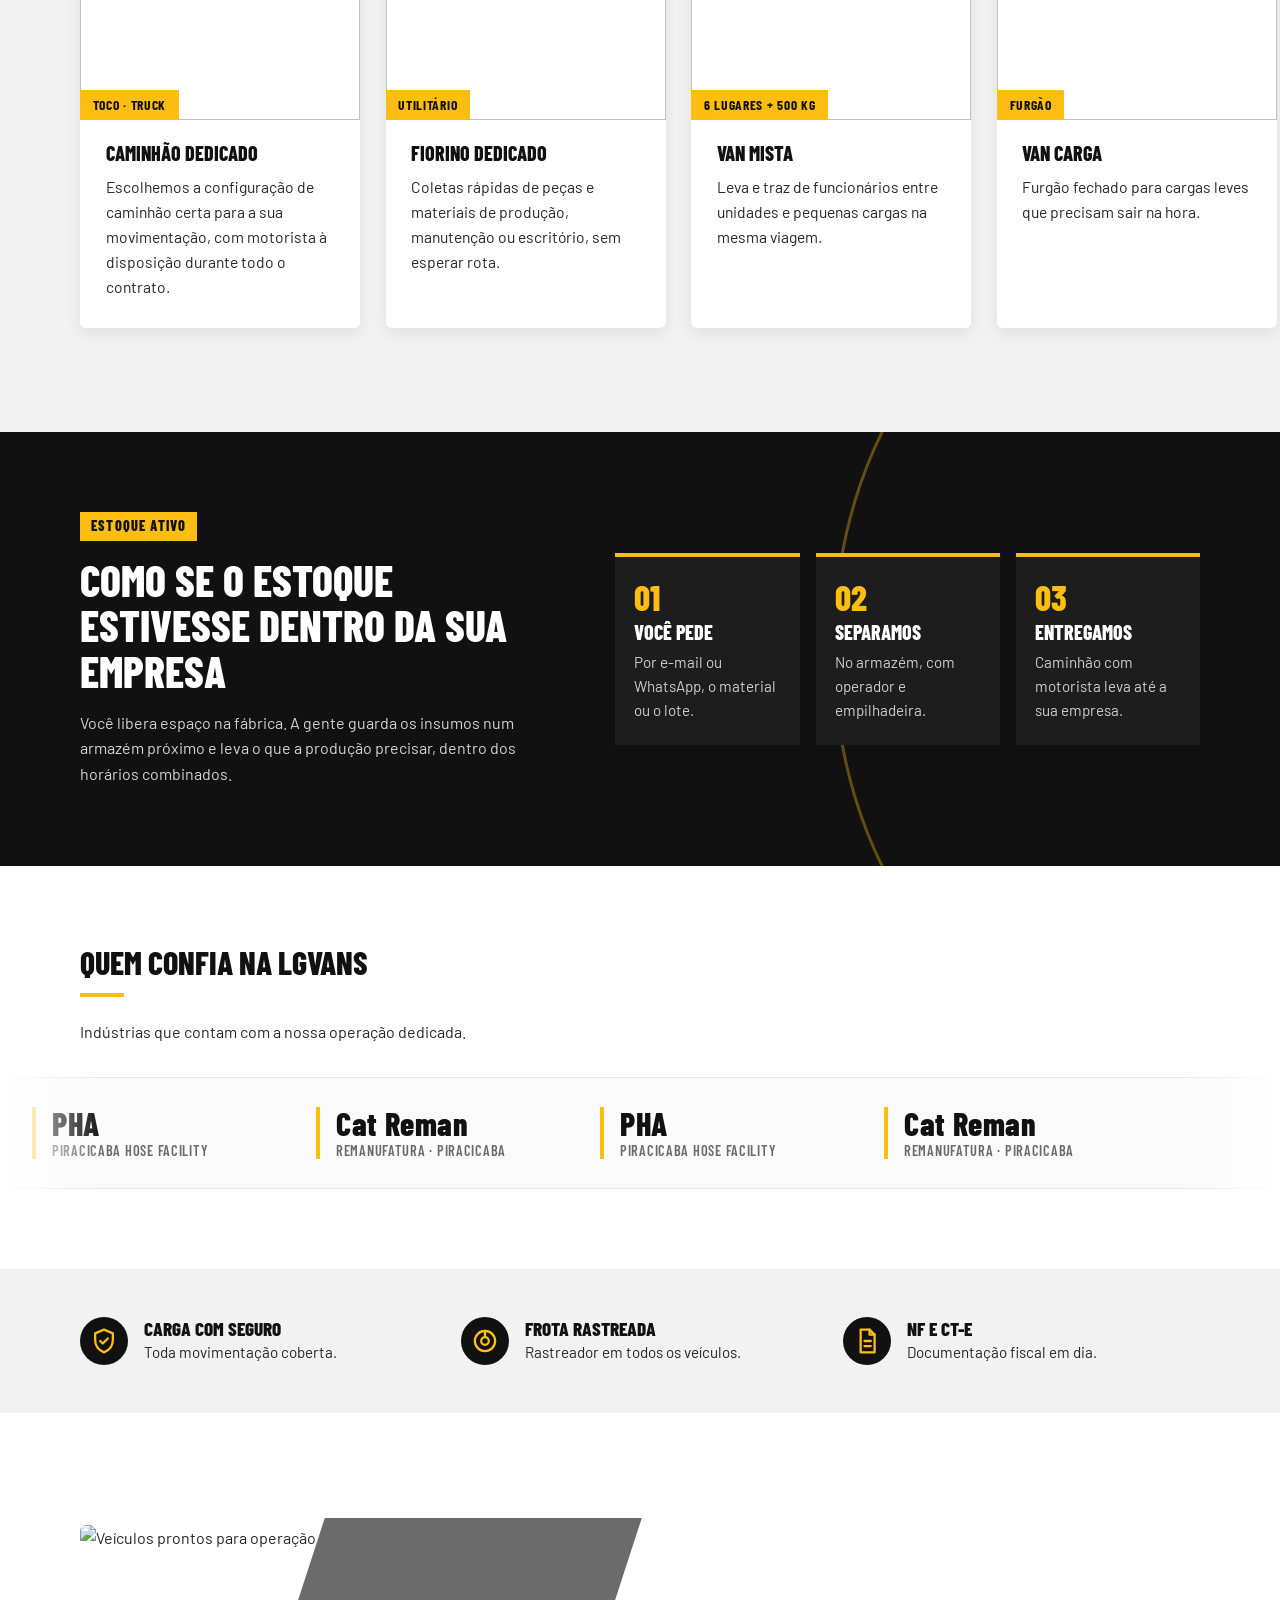
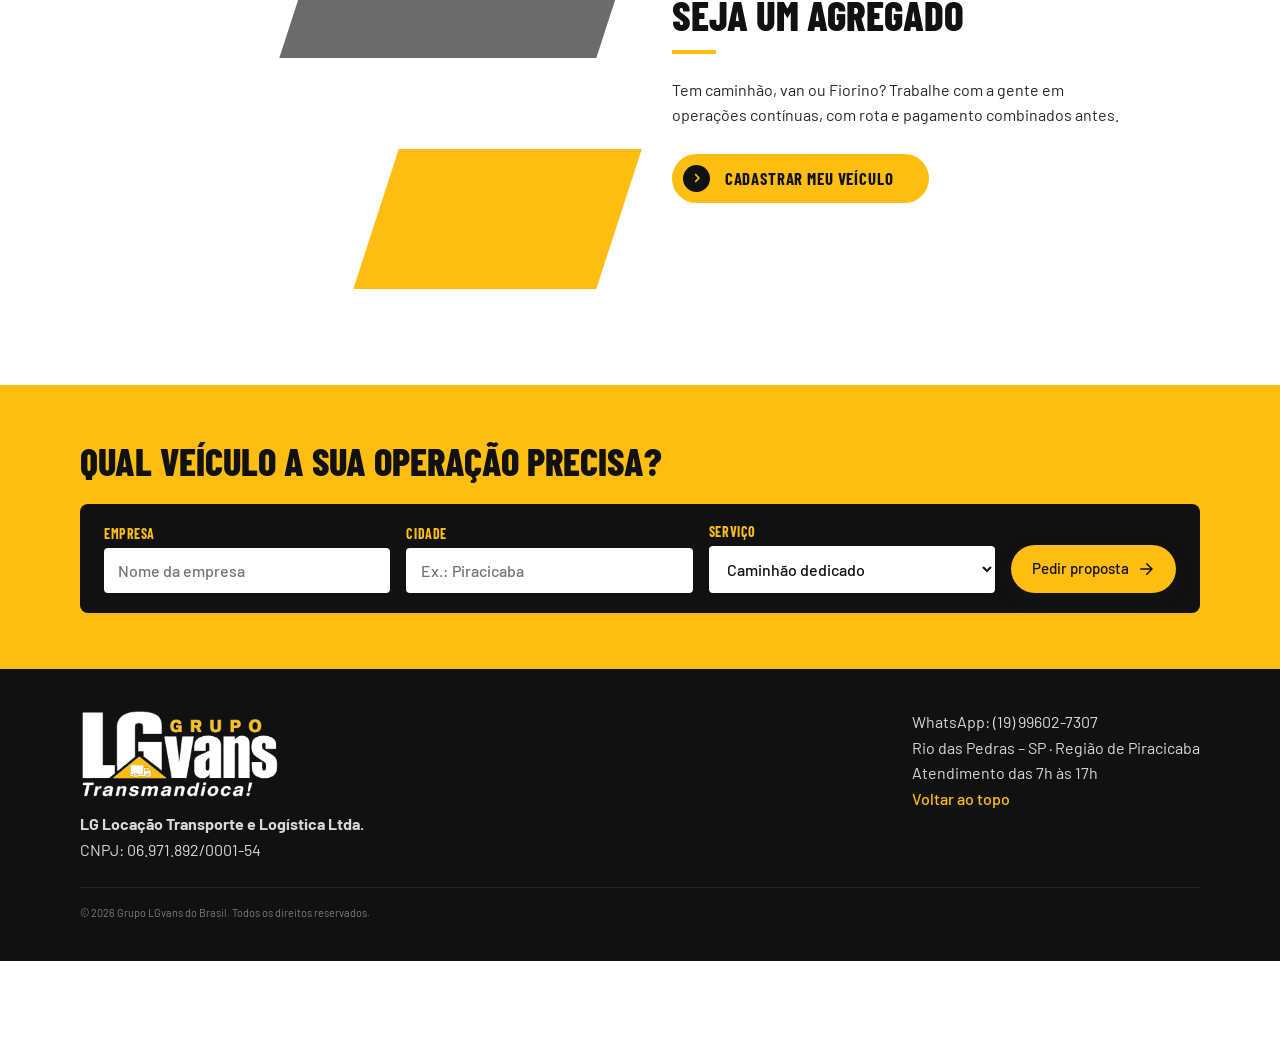
==== commit 90d09617: "feat: layout estilo JSL com cores da logo LGvans - header preto com logo branca, paleta preto/amarel" ====
--- a/index.html
+++ b/index.html
@@ -23,22 +23,21 @@
     <meta name="twitter:description" content="Movimentação interna, estocagem de matéria-prima e transporte dedicado para indústrias no Estado de São Paulo. Desde 2004." />
 
     <!-- ─── PWA ─── -->
-    <meta name="theme-color" content="#f5b301" />
+    <meta name="theme-color" content="#111111" />
     <link rel="manifest" href="/site.webmanifest" />
 
     <!-- ─── Fontes: preconnect + preload não-bloqueante ─── -->
     <link rel="preconnect" href="https://fonts.googleapis.com" />
     <link rel="preconnect" href="https://fonts.gstatic.com" crossorigin />
     <link rel="preload" as="style"
-      href="https://fonts.googleapis.com/css2?family=Inter:wght@400;500&family=Montserrat:wght@700;800&display=swap"
+      href="https://fonts.googleapis.com/css2?family=Barlow:wght@400;500;600&family=Barlow+Condensed:wght@600;700;800&display=swap"
       onload="this.onload=null;this.rel='stylesheet'" />
     <noscript>
-      <link rel="stylesheet" href="https://fonts.googleapis.com/css2?family=Inter:wght@400;500&family=Montserrat:wght@700;800&display=swap" />
+      <link rel="stylesheet" href="https://fonts.googleapis.com/css2?family=Barlow:wght@400;500;600&family=Barlow+Condensed:wght@600;700;800&display=swap" />
     </noscript>
 
     <!-- ─── Preload: hero background (LCP crítico) ─── -->
-    <link rel="preload" as="image" fetchpriority="high"
-      href="https://images.unsplash.com/photo-1494412519320-aa613dfb7738?auto=format&fit=crop&w=1920&q=80" />
+    
 
     <!-- ─── CSS ─── -->
     <link rel="stylesheet" href="assets/css/main.css" />
@@ -53,7 +52,7 @@
         <div class="container header-inner">
 
           <a href="index.html" class="logo" aria-label="Página inicial Grupo LGvans do Brasil">
-            <img src="assets/img/logo-lgvans.png" alt="Grupo LGvans – Transmandioca!" width="600" height="266" class="logo-img" />
+            <img src="assets/img/logo-lgvans-branco.png" alt="Grupo LGvans – Transmandioca!" width="600" height="266" class="logo-img" />
           </a>
 
           <button
@@ -84,156 +83,161 @@
     </header>
 
     <main>
-      <section class="hero">
-        <div class="container hero-content">
-          <p class="eyebrow">Intralogística dedicada · desde 2004</p>
-          <h1>
-            EFICIÊNCIA E <span class="highlight">ROBUSTEZ</span><br />
-            NA INTRALOGÍSTICA<br />
-            <span class="highlight">DA SUA INDÚSTRIA.</span>
-          </h1>
-          <p class="hero-subtitle">
-            O Grupo LGvans do Brasil assume a movimentação interna e a estocagem da sua matéria-prima com frota própria
-            e mão de obra qualificada. Operamos diretamente na sua planta, em qualquer cidade do Estado de São Paulo.
-          </p>
-          <a href="#" data-wa="Olá! Quero falar com um especialista logístico do Grupo LGvans." target="_blank" rel="noopener noreferrer" class="btn-primary">
-            <span>Falar com um Especialista Logístico</span>
-            <svg viewBox="0 0 24 24" aria-hidden="true"><path d="M5 12h14M13 5l7 7-7 7" fill="none" stroke="currentColor" stroke-width="2" stroke-linecap="round" stroke-linejoin="round"/></svg>
-          </a>
-        </div>
-      </section>
-
-      <section class="quick-quote" aria-label="Solicitar proposta">
+      <section class="hero-slider" aria-roledescription="carousel" aria-label="Destaques">
+        <div class="hs-track">
+          <div class="hs-slide is-active" role="group" aria-roledescription="slide" aria-label="Veículo dedicado">
+            <img class="hs-img" src="https://images.unsplash.com/photo-1519003722824-194d4455a60c?auto=format&fit=crop&w=1600&q=75" alt="" fetchpriority="high" />
+            <div class="container hs-content">
+              <h1 class="hs-title"><span class="t">PARA CADA</span><span class="b">OPERAÇÃO,</span><span class="t">UM VEÍCULO</span><span class="b">DEDICADO.</span></h1>
+              <a href="#servicos" class="pill-btn"><span class="pill-ico" aria-hidden="true"><svg viewBox="0 0 24 24"><path d="M10 7l5 5-5 5" fill="none" stroke="currentColor" stroke-width="2.5" stroke-linecap="round" stroke-linejoin="round"/></svg></span><span>Encontre o seu serviço</span></a>
+            </div>
+          </div>
+          <div class="hs-slide" role="group" aria-roledescription="slide" aria-label="Estoque Ativo">
+            <img class="hs-img" src="https://images.unsplash.com/photo-1586528116311-ad8dd3c8310d?auto=format&fit=crop&w=1600&q=75" alt="" loading="lazy" />
+            <div class="container hs-content">
+              <h1 class="hs-title"><span class="t">SEU ESTOQUE</span><span class="b">PERTO</span><span class="t">DA SUA</span><span class="b">PLANTA.</span></h1>
+              <a href="#servicos" class="pill-btn"><span class="pill-ico" aria-hidden="true"><svg viewBox="0 0 24 24"><path d="M10 7l5 5-5 5" fill="none" stroke="currentColor" stroke-width="2.5" stroke-linecap="round" stroke-linejoin="round"/></svg></span><span>Encontre o seu serviço</span></a>
+            </div>
+          </div>
+          <div class="hs-slide" role="group" aria-roledescription="slide" aria-label="Desde 2004">
+            <img class="hs-img" src="https://images.unsplash.com/photo-1616432043562-3671ea2e5242?auto=format&fit=crop&w=1600&q=75" alt="" loading="lazy" />
+            <div class="container hs-content">
+              <h1 class="hs-title"><span class="t">DESDE 2004</span><span class="b">MOVENDO</span><span class="t">A INDÚSTRIA</span><span class="b">DA REGIÃO.</span></h1>
+              <a href="#servicos" class="pill-btn"><span class="pill-ico" aria-hidden="true"><svg viewBox="0 0 24 24"><path d="M10 7l5 5-5 5" fill="none" stroke="currentColor" stroke-width="2.5" stroke-linecap="round" stroke-linejoin="round"/></svg></span><span>Encontre o seu serviço</span></a>
+            </div>
+          </div>
+        </div>
+        <div class="hs-swoosh" aria-hidden="true"></div>
+        <div class="hs-dots" role="tablist" aria-label="Escolher destaque">
+          <button type="button" role="tab" aria-selected="true" aria-label="Destaque 1"></button>
+          <button type="button" role="tab" aria-selected="false" aria-label="Destaque 2"></button>
+          <button type="button" role="tab" aria-selected="false" aria-label="Destaque 3"></button>
+        </div>
+      </section>
+
+      <section id="sobre" class="know section">
+        <div class="container know-grid">
+          <figure class="know-visual" data-observe>
+            <div class="know-frame"><img src="https://images.unsplash.com/photo-1601584115197-04ecc0da31d7?auto=format&fit=crop&w=900&q=70" alt="Caminhão em operação de coleta" loading="lazy" decoding="async" /></div>
+          </figure>
+          <article class="know-copy" data-observe>
+            <h2 class="h-red">Conheça a LGvans</h2>
+            <p>A <b>LGvans</b> é uma transportadora <b>de Rio das Pedras – SP</b> especializada em <b>operação dedicada</b>: o veículo e o motorista ficam reservados só para a sua empresa.</p>
+            <p>Desde 2004 atendemos indústrias da região de Piracicaba com caminhões, vans e Fiorino, do frete expresso ao abastecimento diário de matéria-prima.</p>
+            <div class="know-stats">
+              <div class="kstat"><svg class="ico" viewBox="0 0 24 24" aria-hidden="true" fill="none" stroke="currentColor" stroke-width="1.8" stroke-linecap="round" stroke-linejoin="round"><path d="M7 3v3M17 3v3M4 8h16M5 5h14a1 1 0 0 1 1 1v13a1 1 0 0 1-1 1H5a1 1 0 0 1-1-1V6a1 1 0 0 1 1-1z"/></svg><div><strong>2004</strong><span>no mercado</span></div></div>
+              <div class="kstat"><svg class="ico" viewBox="0 0 24 24" aria-hidden="true" fill="none" stroke="currentColor" stroke-width="1.8" stroke-linecap="round" stroke-linejoin="round"><path d="M3 6h11v9H3zM14 9h4l3 3v3h-7M7.5 18a1.5 1.5 0 1 0 0-.01M17.5 18a1.5 1.5 0 1 0 0-.01"/></svg><div><strong>4</strong><span>tipos de veículo dedicado</span></div></div>
+              <div class="kstat"><svg class="ico" viewBox="0 0 24 24" aria-hidden="true" fill="none" stroke="currentColor" stroke-width="1.8" stroke-linecap="round" stroke-linejoin="round"><path d="M12 21s-6-5.3-6-11a6 6 0 0 1 12 0c0 5.7-6 11-6 11z"/><circle cx="12" cy="10" r="2.2"/></svg><div><strong>SP</strong><span>atendimento em todo o estado</span></div></div>
+            </div>
+            <div class="know-actions">
+              <a href="sobre.html" class="pill-btn"><span class="pill-ico" aria-hidden="true"><svg viewBox="0 0 24 24"><path d="M10 7l5 5-5 5" fill="none" stroke="currentColor" stroke-width="2.5" stroke-linecap="round" stroke-linejoin="round"/></svg></span><span>História</span></a>
+              <a href="frota.html" class="pill-btn"><span class="pill-ico" aria-hidden="true"><svg viewBox="0 0 24 24"><path d="M10 7l5 5-5 5" fill="none" stroke="currentColor" stroke-width="2.5" stroke-linecap="round" stroke-linejoin="round"/></svg></span><span>Frota</span></a>
+            </div>
+          </article>
+        </div>
+      </section>
+
+      <section id="servicos" class="portfolio section">
         <div class="container">
+          <div class="pf-head">
+            <h2 class="h-red">Portfólio de serviços</h2>
+            <div class="pf-arrows">
+              <button type="button" class="pf-prev" aria-label="Serviço anterior"><svg viewBox="0 0 24 24" aria-hidden="true"><path d="M14 7l-5 5 5 5" fill="none" stroke="currentColor" stroke-width="2.5" stroke-linecap="round" stroke-linejoin="round"/></svg></button>
+              <button type="button" class="pf-next" aria-label="Próximo serviço"><svg viewBox="0 0 24 24" aria-hidden="true"><path d="M10 7l5 5-5 5" fill="none" stroke="currentColor" stroke-width="2.5" stroke-linecap="round" stroke-linejoin="round"/></svg></button>
+            </div>
+          </div>
+        </div>
+        <div class="pf-track" tabindex="0" aria-label="Serviços">
+            <article class="pf-card">
+              <div class="pf-media"><img src="https://images.unsplash.com/photo-1519003722824-194d4455a60c?auto=format&fit=crop&w=900&q=70" alt="" loading="lazy" decoding="async" /><span class="pf-tag">Toco · Truck</span></div>
+              <div class="pf-body"><h3>Caminhão dedicado</h3><p>Escolhemos a configuração de caminhão certa para a sua movimentação, com motorista à disposição durante todo o contrato.</p></div>
+            </article>
+            <article class="pf-card">
+              <div class="pf-media"><img src="https://images.unsplash.com/photo-1601584115197-04ecc0da31d7?auto=format&fit=crop&w=900&q=70" alt="" loading="lazy" decoding="async" /><span class="pf-tag">Utilitário</span></div>
+              <div class="pf-body"><h3>Fiorino dedicado</h3><p>Coletas rápidas de peças e materiais de produção, manutenção ou escritório, sem esperar rota.</p></div>
+            </article>
+            <article class="pf-card">
+              <div class="pf-media"><img src="https://images.unsplash.com/photo-1616432043562-3671ea2e5242?auto=format&fit=crop&w=900&q=70" alt="" loading="lazy" decoding="async" /><span class="pf-tag">6 lugares + 500 kg</span></div>
+              <div class="pf-body"><h3>Van mista</h3><p>Leva e traz de funcionários entre unidades e pequenas cargas na mesma viagem.</p></div>
+            </article>
+            <article class="pf-card">
+              <div class="pf-media"><img src="https://images.unsplash.com/photo-1494412519320-aa613dfb7738?auto=format&fit=crop&w=900&q=70" alt="" loading="lazy" decoding="async" /><span class="pf-tag">Furgão</span></div>
+              <div class="pf-body"><h3>Van carga</h3><p>Furgão fechado para cargas leves que precisam sair na hora.</p></div>
+            </article>
+            <article class="pf-card">
+              <div class="pf-media"><img src="https://images.unsplash.com/photo-1586528116311-ad8dd3c8310d?auto=format&fit=crop&w=900&q=70" alt="" loading="lazy" decoding="async" /><span class="pf-tag">Armazém + entrega</span></div>
+              <div class="pf-body"><h3>Estoque Ativo</h3><p>Sua matéria-prima guardada em armazém perto da planta e entregue sempre que você pedir.</p></div>
+            </article>
+            <article class="pf-card">
+              <div class="pf-media"><img src="https://images.unsplash.com/photo-1519003722824-194d4455a60c?auto=format&fit=crop&w=900&q=70" alt="" loading="lazy" decoding="async" /><span class="pf-tag">Urgente</span></div>
+              <div class="pf-body"><h3>Expresso no mesmo dia</h3><p>Pediu em horário comercial, o veículo sai no mesmo dia.</p></div>
+            </article>
+        </div>
+      </section>
+
+      <section class="ativo section">
+        <div class="container ativo-grid">
+          <div class="ativo-copy" data-observe>
+            <span class="kicker">Estoque Ativo</span>
+            <h2>Como se o estoque estivesse dentro da sua empresa</h2>
+            <p>Você libera espaço na fábrica. A gente guarda os insumos num armazém próximo e leva o que a produção precisar, dentro dos horários combinados.</p>
+          </div>
+          <ol class="ativo-steps" data-observe>
+            <li><b>Você pede</b><span>Por e-mail ou WhatsApp, o material ou o lote.</span></li>
+            <li><b>Separamos</b><span>No armazém, com operador e empilhadeira.</span></li>
+            <li><b>Entregamos</b><span>Caminhão com motorista leva até a sua empresa.</span></li>
+          </ol>
+        </div>
+      </section>
+
+      <section id="clientes" class="clients section">
+        <div class="container">
+          <h2 class="h-red">Quem confia na LGvans</h2>
+          <p class="section-subtitle">Indústrias que contam com a nossa operação dedicada.</p>
+        </div>
+        <div class="cl-marquee" aria-label="Clientes">
+          <div class="cl-track">
+            <span class="cl-item"><b>PHA</b><small>Piracicaba Hose Facility</small></span>
+            <span class="cl-item"><b>Cat Reman</b><small>Remanufatura · Piracicaba</small></span>
+            <span class="cl-item"><b>PHA</b><small>Piracicaba Hose Facility</small></span>
+            <span class="cl-item"><b>Cat Reman</b><small>Remanufatura · Piracicaba</small></span>
+          </div>
+        </div>
+      </section>
+
+      <section class="trust section">
+        <div class="container trust-grid">
+          <div class="trust-item" data-observe><svg class="ico" viewBox="0 0 24 24" aria-hidden="true" fill="none" stroke="currentColor" stroke-width="1.8" stroke-linecap="round" stroke-linejoin="round"><path d="M12 3l7 3v5c0 5-3.5 8.5-7 10-3.5-1.5-7-5-7-10V6z"/><path d="M9 12l2 2 4-4"/></svg><div><b>Carga com seguro</b><span>Toda movimentação coberta.</span></div></div>
+          <div class="trust-item" data-observe><svg class="ico" viewBox="0 0 24 24" aria-hidden="true" fill="none" stroke="currentColor" stroke-width="1.8" stroke-linecap="round" stroke-linejoin="round"><circle cx="12" cy="12" r="8"/><circle cx="12" cy="12" r="3"/><path d="M12 4v4"/></svg><div><b>Frota rastreada</b><span>Rastreador em todos os veículos.</span></div></div>
+          <div class="trust-item" data-observe><svg class="ico" viewBox="0 0 24 24" aria-hidden="true" fill="none" stroke="currentColor" stroke-width="1.8" stroke-linecap="round" stroke-linejoin="round"><path d="M7 3h7l4 4v14H7z"/><path d="M14 3v4h4M10 12h5M10 16h5"/></svg><div><b>NF e CT-e</b><span>Documentação fiscal em dia.</span></div></div>
+        </div>
+      </section>
+
+      <section class="people section">
+        <div class="container people-grid">
+          <figure class="people-visual" data-observe>
+            <span class="slab s1" aria-hidden="true"></span><span class="slab s2" aria-hidden="true"></span>
+            <img src="https://images.unsplash.com/photo-1616432043562-3671ea2e5242?auto=format&fit=crop&w=900&q=70" alt="Veículos prontos para operação" loading="lazy" decoding="async" />
+          </figure>
+          <article class="people-copy" data-observe>
+            <h2 class="h-red">Seja um agregado</h2>
+            <p>Tem caminhão, van ou Fiorino? Trabalhe com a gente em operações contínuas, com rota e pagamento combinados antes.</p>
+            <a href="#" data-wa="Olá! Tenho veículo próprio e quero ser agregado do Grupo LGvans." target="_blank" rel="noopener noreferrer" class="pill-btn"><span class="pill-ico" aria-hidden="true"><svg viewBox="0 0 24 24"><path d="M10 7l5 5-5 5" fill="none" stroke="currentColor" stroke-width="2.5" stroke-linecap="round" stroke-linejoin="round"/></svg></span><span>Cadastrar meu veículo</span></a>
+          </article>
+        </div>
+      </section>
+
+      <section class="final-cta">
+        <div class="container final-inner">
+          <h2>Qual veículo a sua operação precisa?</h2>
           <form class="quick-quote-form" data-quote-form novalidate>
-            <div class="qq-field">
-              <label for="qq-empresa">Empresa</label>
-              <input id="qq-empresa" name="empresa" type="text" placeholder="Nome da sua empresa" required />
-            </div>
-            <div class="qq-field">
-              <label for="qq-origem">Cidade da planta</label>
-              <input id="qq-origem" name="origem" type="text" placeholder="Ex.: Piracicaba" required />
-            </div>
-            <div class="qq-field">
-              <label for="qq-carga">Serviço</label>
-              <select id="qq-carga" name="carga">
-                <option>Caminhão dedicado</option>
-                <option>Fiorino dedicado</option>
-                <option>Van mista dedicada</option>
-                <option>Van carga dedicada</option>
-                <option>Estoque Ativo</option>
-                <option>Movimentação interna</option>
-              </select>
-            </div>
-            <button type="submit" class="btn-dark">
-              <span>Pedir proposta</span>
-              <svg viewBox="0 0 24 24" aria-hidden="true"><path d="M5 12h14M13 5l7 7-7 7" fill="none" stroke="currentColor" stroke-width="2" stroke-linecap="round" stroke-linejoin="round"/></svg>
-            </button>
+            <div class="qq-field"><label for="qq-empresa">Empresa</label><input id="qq-empresa" name="empresa" type="text" placeholder="Nome da empresa" required /></div>
+            <div class="qq-field"><label for="qq-origem">Cidade</label><input id="qq-origem" name="origem" type="text" placeholder="Ex.: Piracicaba" required /></div>
+            <div class="qq-field"><label for="qq-carga">Serviço</label>
+              <select id="qq-carga" name="carga"><option>Caminhão dedicado</option><option>Fiorino dedicado</option><option>Van mista</option><option>Van carga</option><option>Estoque Ativo</option><option>Expresso no mesmo dia</option></select>
+            </div>
+            <button type="submit" class="btn-dark"><span>Pedir proposta</span><svg viewBox="0 0 24 24" aria-hidden="true"><path d="M5 12h14M13 5l7 7-7 7" fill="none" stroke="currentColor" stroke-width="2" stroke-linecap="round" stroke-linejoin="round"/></svg></button>
           </form>
-        </div>
-      </section>
-
-      <section id="sobre" class="about section">
-        <div class="container about-grid">
-          <figure class="about-visual" data-observe>
-            <img src="https://images.unsplash.com/photo-1586528116311-ad8dd3c8310d?auto=format&fit=crop&w=1200&q=80" alt="Armazém com estoque organizado para abastecimento de linha" width="1200" height="800" loading="lazy" decoding="async" />
-          </figure>
-          <article class="about-copy" data-observe>
-            <h2 class="section-title">O GRUPO LGVANS DO BRASIL</h2>
-            <p>
-              Somos parceiros estratégicos em transporte e movimentação dedicada interna. Entendemos que o fluxo de
-              materiais é o coração de uma operação de sucesso, por isso alocamos recursos, tecnologia e mão de obra
-              exclusivamente para a realidade de cada cliente.
-            </p>
-            <p>
-              Da descarga da matéria-prima ao abastecimento da linha de produção, da gestão de estoque à preparação
-              para a expedição: cuidamos da movimentação para que a sua empresa foque no que faz de melhor.
-            </p>
-            <div class="about-stats" aria-label="Indicadores">
-              <div class="about-stat" data-observe><strong>Desde 2004</strong><span>Atuando em logística dedicada</span></div>
-              <div class="about-stat" data-observe><strong>100% dedicado</strong><span>Veículo e equipe exclusivos para você</span></div>
-            </div>
-            <div class="about-actions">
-              <a href="sobre.html" class="btn-primary"><span>CONHEÇA A EMPRESA</span><svg viewBox="0 0 24 24" aria-hidden="true"><path d="M5 12h14M13 5l7 7-7 7" fill="none" stroke="currentColor" stroke-width="2" stroke-linecap="round" stroke-linejoin="round"/></svg></a>
-              <a href="frota.html" class="btn-primary"><span>FROTA DEDICADA</span><svg viewBox="0 0 24 24" aria-hidden="true"><path d="M5 12h14M13 5l7 7-7 7" fill="none" stroke="currentColor" stroke-width="2" stroke-linecap="round" stroke-linejoin="round"/></svg></a>
-            </div>
-          </article>
-        </div>
-      </section>
-
-      <section class="equipment section">
-        <div class="container">
-          <h2 class="section-title">Nossos pilares de atuação</h2>
-          <div class="pillars-grid">
-            <article class="pillar" data-observe><h3>Frota própria e moderna</h3><p>Você não precisa investir em ativos. Fornecemos os veículos e equipamentos ideais para a sua operação.</p></article>
-            <article class="pillar" data-observe><h3>Mão de obra especializada</h3><p>Profissionais treinados e certificados (NR-11 e NR-12). Cuidamos da gestão da equipe, encargos e substituições sem parar sua produção.</p></article>
-            <article class="pillar" data-observe><h3>Operação in-house personalizada</h3><p>Atuamos dentro da sua planta, adaptando nossos processos à cultura e às normas de segurança da sua empresa.</p></article>
-          </div>
-        </div>
-      </section>
-
-      <section id="servicos" class="services section">
-        <div class="container">
-          <h2 class="section-title">Serviços especializados</h2>
-          <p class="section-subtitle">Soluções sob medida para o fluxo interno de materiais da sua indústria.</p>
-          <div class="services-grid">
-            <article class="card service-card" data-observe>
-              <div class="service-media"><img src="https://images.unsplash.com/photo-1586528116311-ad8dd3c8310d?auto=format&fit=crop&w=1200&q=80" alt="Recebimento e movimentação de matéria-prima" width="1200" height="800" loading="lazy" decoding="async" /></div>
-              <div class="service-body"><h3>Movimentação de matéria-prima</h3><p>Fluxo ágil e seguro desde o recebimento e a descarga até o abastecimento contínuo das linhas de produção.</p></div>
-            </article>
-            <article class="card service-card" data-observe>
-              <div class="service-media"><img src="https://images.unsplash.com/photo-1519003722824-194d4455a60c?auto=format&fit=crop&w=1200&q=80" alt="Estoque organizado em armazém" width="1200" height="800" loading="lazy" decoding="async" /></div>
-              <div class="service-body"><h3>Estocagem e almoxarifado</h3><p>Organização estratégica de estoques, inventários precisos e preservação da integridade dos insumos industriais.</p></div>
-            </article>
-            <article class="card service-card" data-observe>
-              <div class="service-media"><img src="https://images.unsplash.com/photo-1616432043562-3671ea2e5242?auto=format&fit=crop&w=1200&q=80" alt="Veículo dedicado em operação" width="1200" height="800" loading="lazy" decoding="async" /></div>
-              <div class="service-body"><h3>Outsourcing logístico completo</h3><p>Gestão de ponta a ponta da intralogística, para que a sua indústria foque exclusivamente no core business.</p></div>
-            </article>
-          </div>
-        </div>
-      </section>
-
-      <section class="compliance-band section">
-        <div class="container">
-          <h2>Estoque Ativo: como se o estoque estivesse dentro da sua empresa</h2>
-          <p>
-            Guardamos sua matéria-prima e insumos em armazém próximo da sua planta, com operador, empilhadeira e caminhão
-            com motorista para levar e trazer o que precisar, dentro dos horários combinados. Você libera espaço e a produção não para.
-          </p>
-        </div>
-      </section>
-
-      <section id="como-funciona" class="segments section">
-        <div class="container">
-          <h2 class="section-title">Como funciona o Estoque Ativo</h2>
-          <ol class="steps-grid">
-            <li data-observe><strong>Você solicita</strong><span>Por e-mail ou WhatsApp, informando o material ou o lote.</span></li>
-            <li data-observe><strong>Separamos no armazém</strong><span>Nosso operador localiza e separa com empilhadeira.</span></li>
-            <li data-observe><strong>Levamos até a linha</strong><span>Caminhão dedicado entrega na sua planta com agilidade e segurança.</span></li>
-            <li data-observe><strong>Estoque em tempo real</strong><span>Movimentação registrada e saldo sempre atualizado.</span></li>
-          </ol>
-        </div>
-      </section>
-
-      <section class="aggregates section">
-        <div class="container aggregates-grid">
-          <article class="aggregates-copy" data-observe>
-            <h2 class="section-title">Segurança em primeiro lugar</h2>
-            <p>Zero acidentes é a nossa meta constante, com treinamentos contínuos e monitoramento rigoroso.</p>
-            <ul class="check-list">
-              <li>Carga com seguro</li>
-              <li>Rastreamento em todos os veículos</li>
-              <li>Emissão de nota fiscal e CT-e</li>
-              <li>Equipe com NR-11 e NR-12</li>
-            </ul>
-            <a href="#" data-wa="Olá! Tenho veículo próprio e quero ser agregado do Grupo LGvans." target="_blank" rel="noopener noreferrer" class="btn-primary">
-              <span>Seja um agregado</span>
-              <svg viewBox="0 0 24 24" aria-hidden="true"><path d="M5 12h14M13 5l7 7-7 7" fill="none" stroke="currentColor" stroke-width="2" stroke-linecap="round" stroke-linejoin="round"/></svg>
-            </a>
-          </article>
-          <figure class="aggregates-visual" data-observe>
-            <img src="https://images.unsplash.com/photo-1601584115197-04ecc0da31d7?auto=format&fit=crop&w=1200&q=80" alt="Caminhão dedicado em operação" width="1200" height="800" loading="lazy" decoding="async" />
-          </figure>
         </div>
       </section>
     </main>
--- a/assets/css/main.css
+++ b/assets/css/main.css
@@ -6,3 +6,4 @@
 @import './components.css';
 @import './components/header.css';
 @import './sections.css';
+@import './lgvans.css';
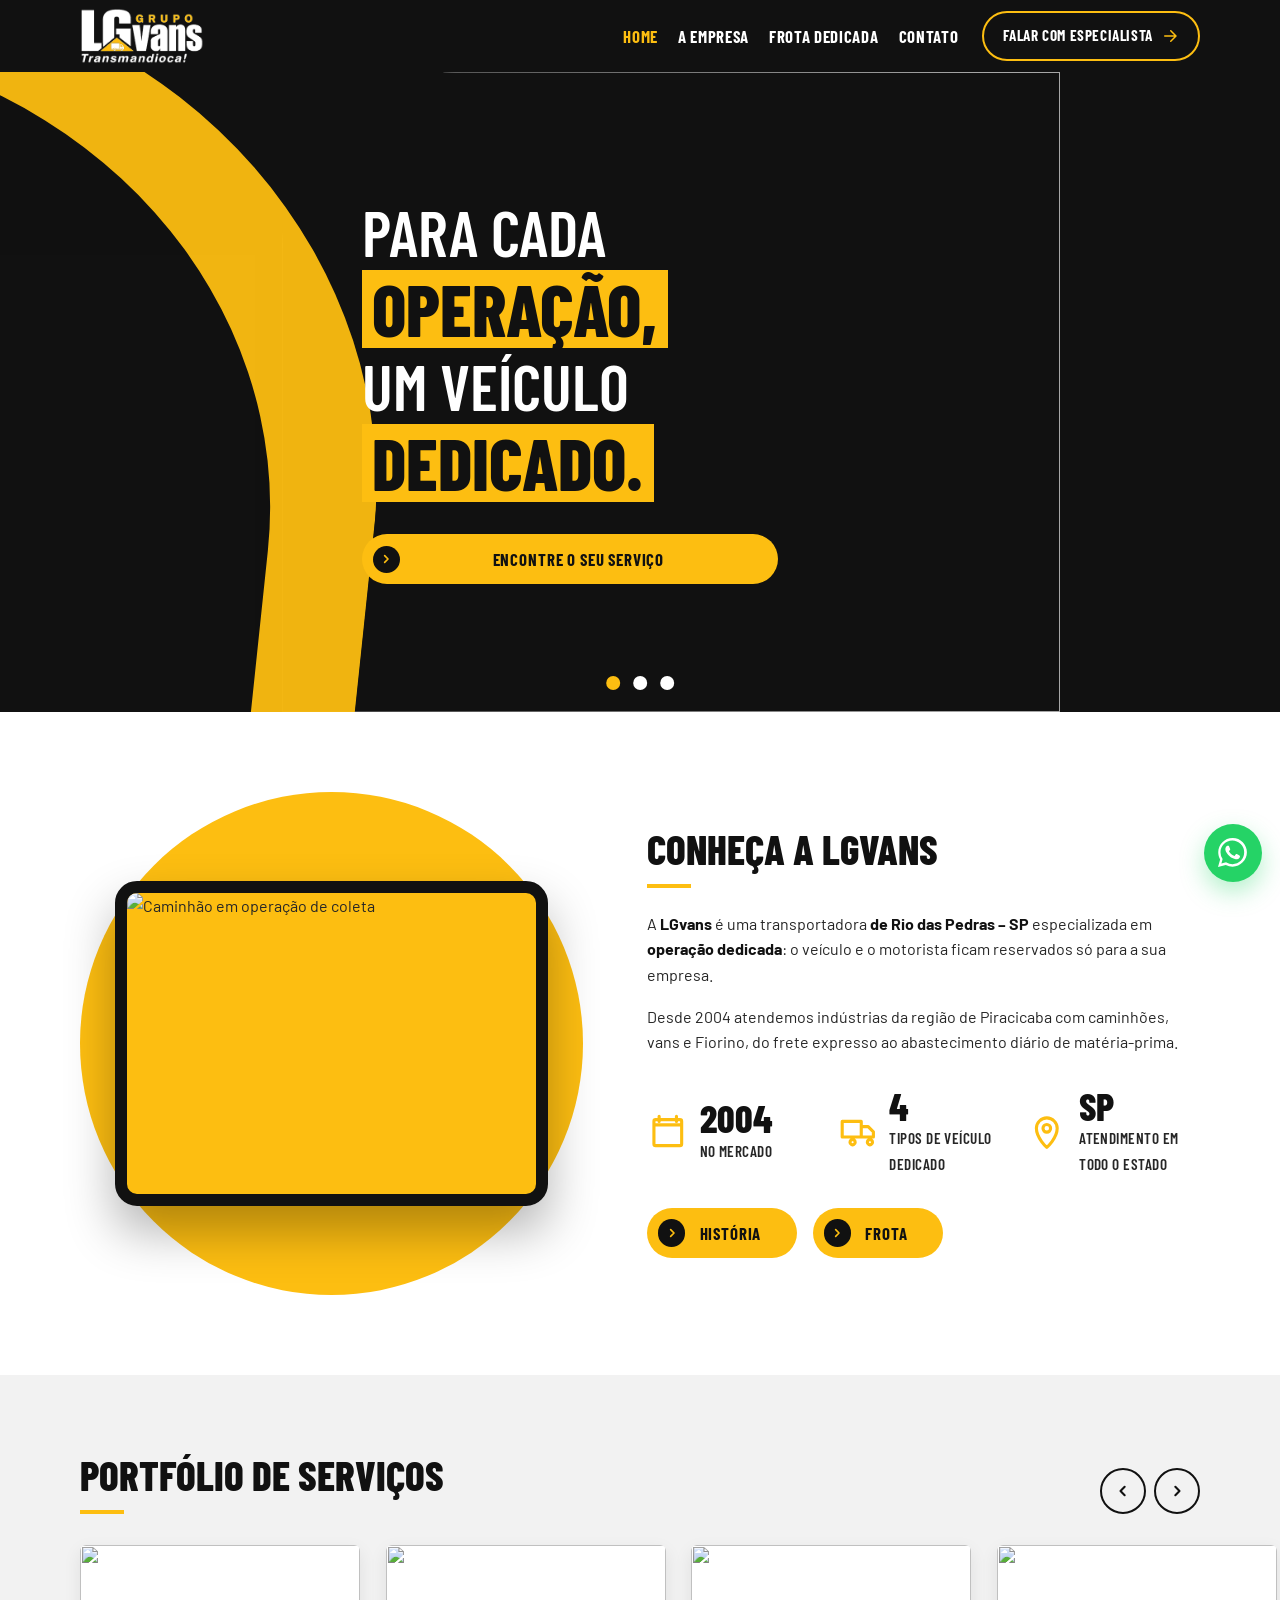
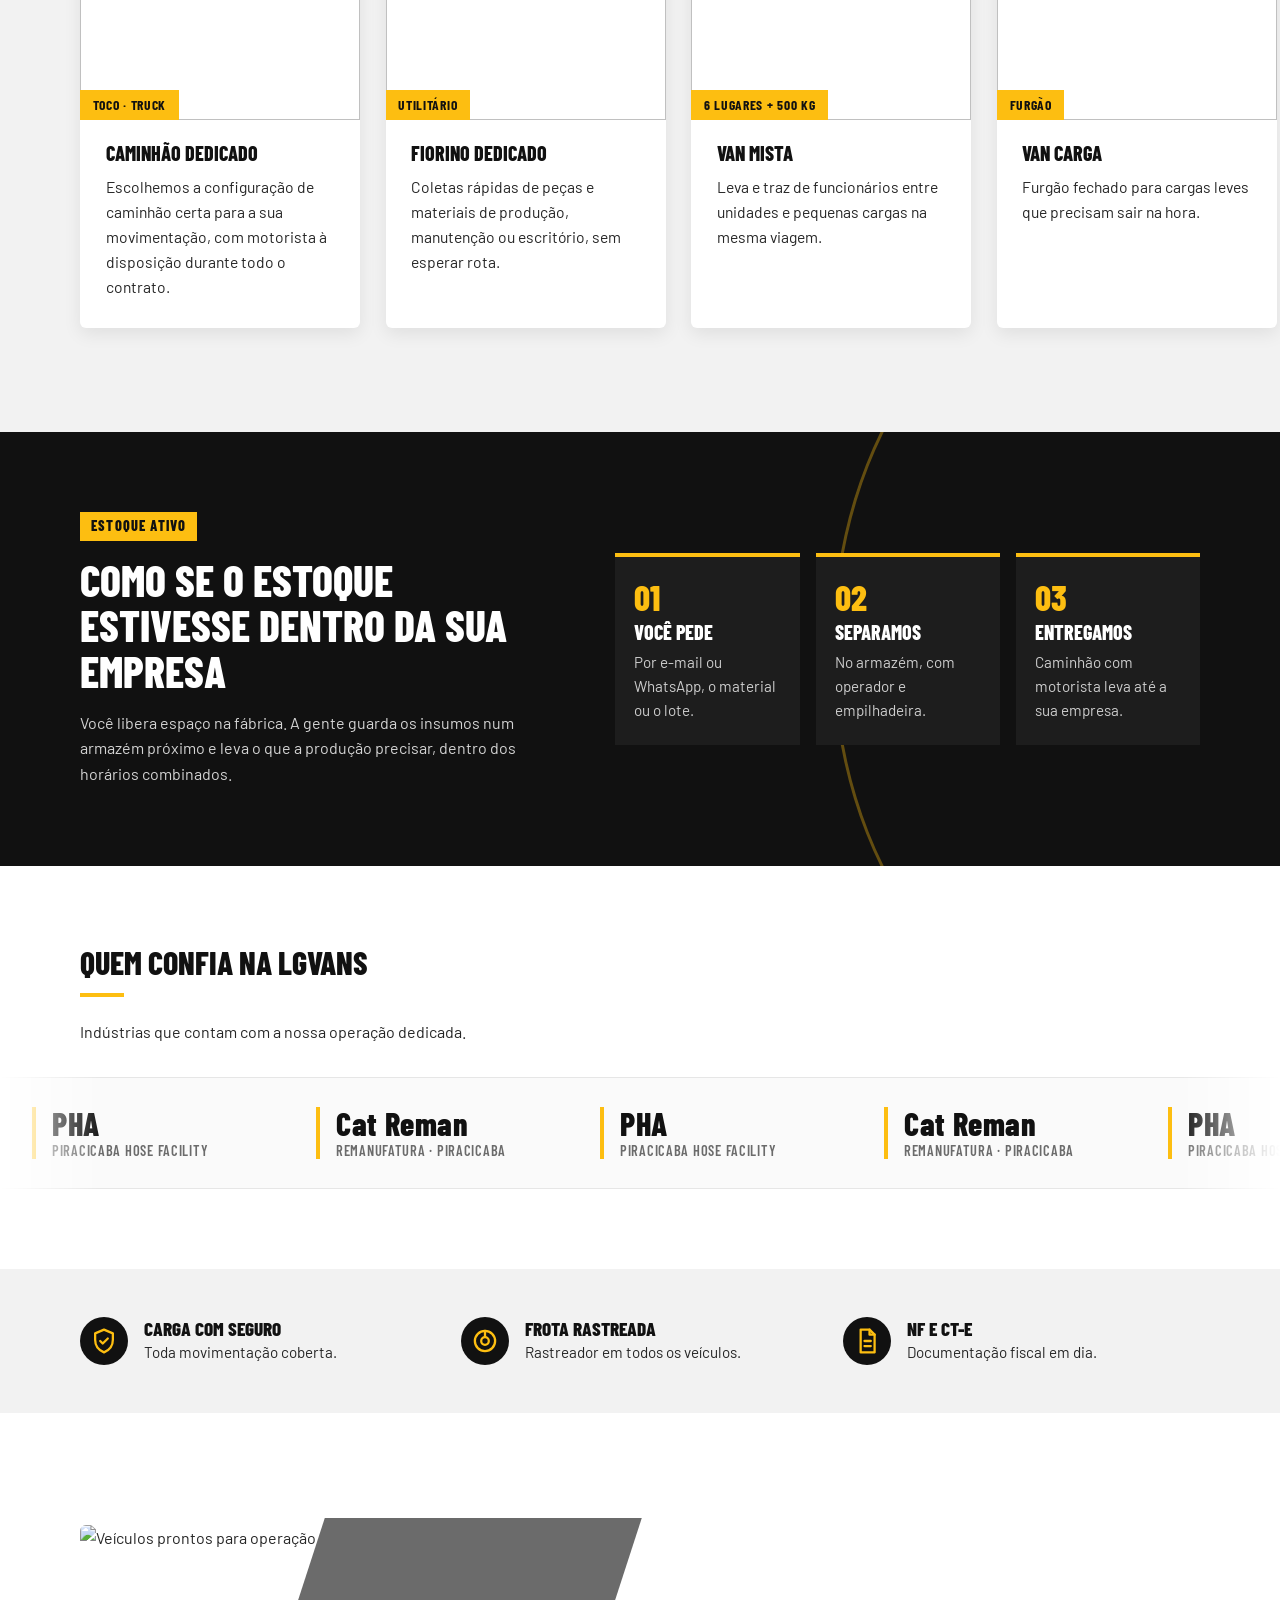
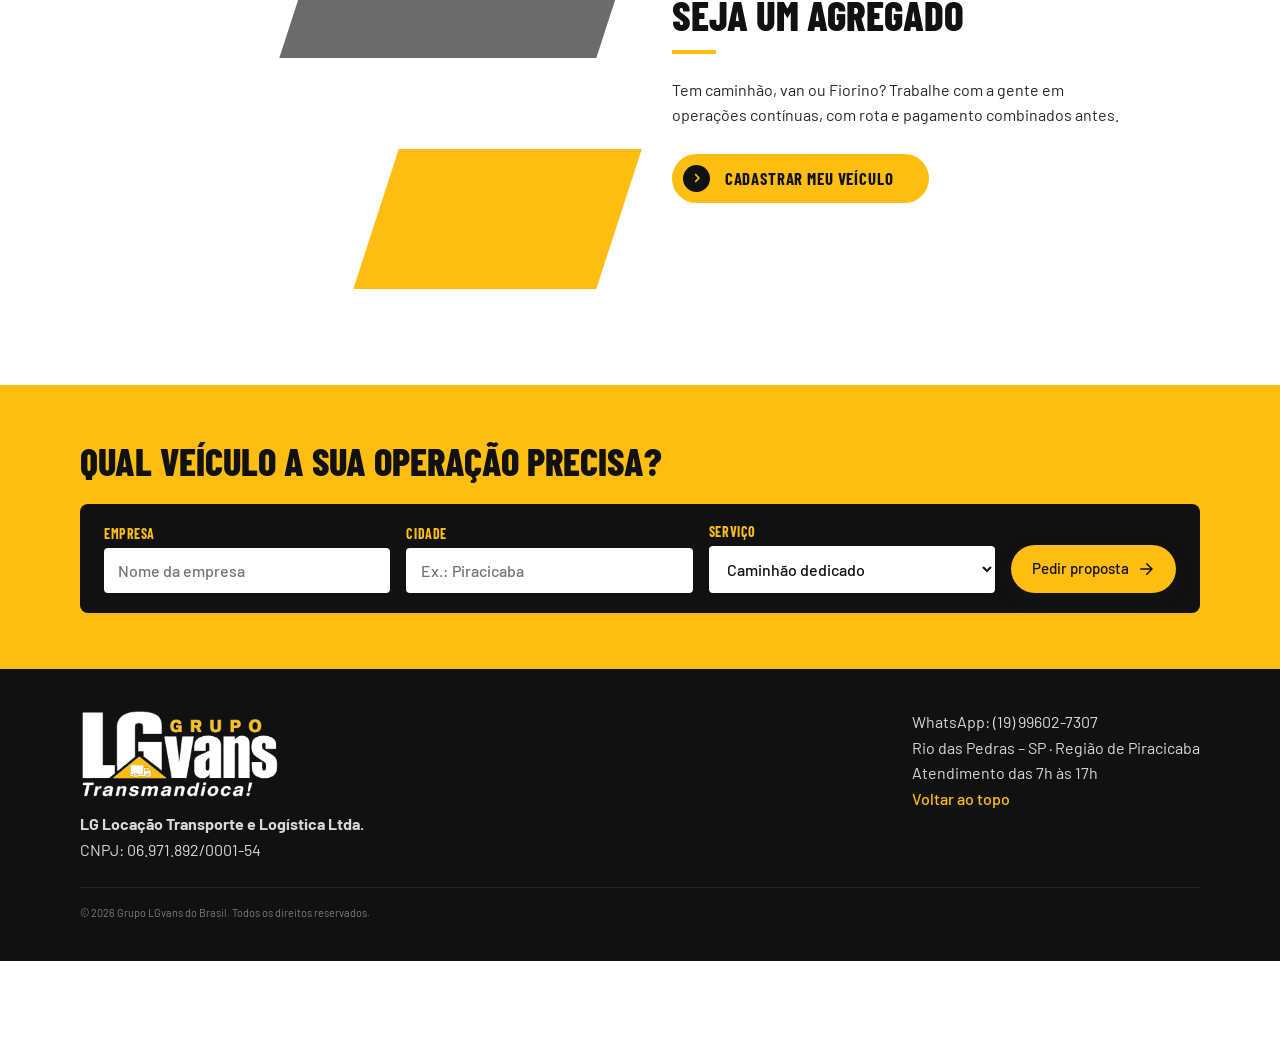
==== commit 08f47bde: "fix: carrossel de clientes preenche a largura Co-Authored-By: Claude Opus 5.5 <noreply@anthropic.com" ====
--- a/index.html
+++ b/index.html
@@ -197,6 +197,14 @@
         </div>
         <div class="cl-marquee" aria-label="Clientes">
           <div class="cl-track">
+            <span class="cl-item"><b>PHA</b><small>Piracicaba Hose Facility</small></span>
+            <span class="cl-item"><b>Cat Reman</b><small>Remanufatura · Piracicaba</small></span>
+            <span class="cl-item"><b>PHA</b><small>Piracicaba Hose Facility</small></span>
+            <span class="cl-item"><b>Cat Reman</b><small>Remanufatura · Piracicaba</small></span>
+            <span class="cl-item"><b>PHA</b><small>Piracicaba Hose Facility</small></span>
+            <span class="cl-item"><b>Cat Reman</b><small>Remanufatura · Piracicaba</small></span>
+            <span class="cl-item"><b>PHA</b><small>Piracicaba Hose Facility</small></span>
+            <span class="cl-item"><b>Cat Reman</b><small>Remanufatura · Piracicaba</small></span>
             <span class="cl-item"><b>PHA</b><small>Piracicaba Hose Facility</small></span>
             <span class="cl-item"><b>Cat Reman</b><small>Remanufatura · Piracicaba</small></span>
             <span class="cl-item"><b>PHA</b><small>Piracicaba Hose Facility</small></span>
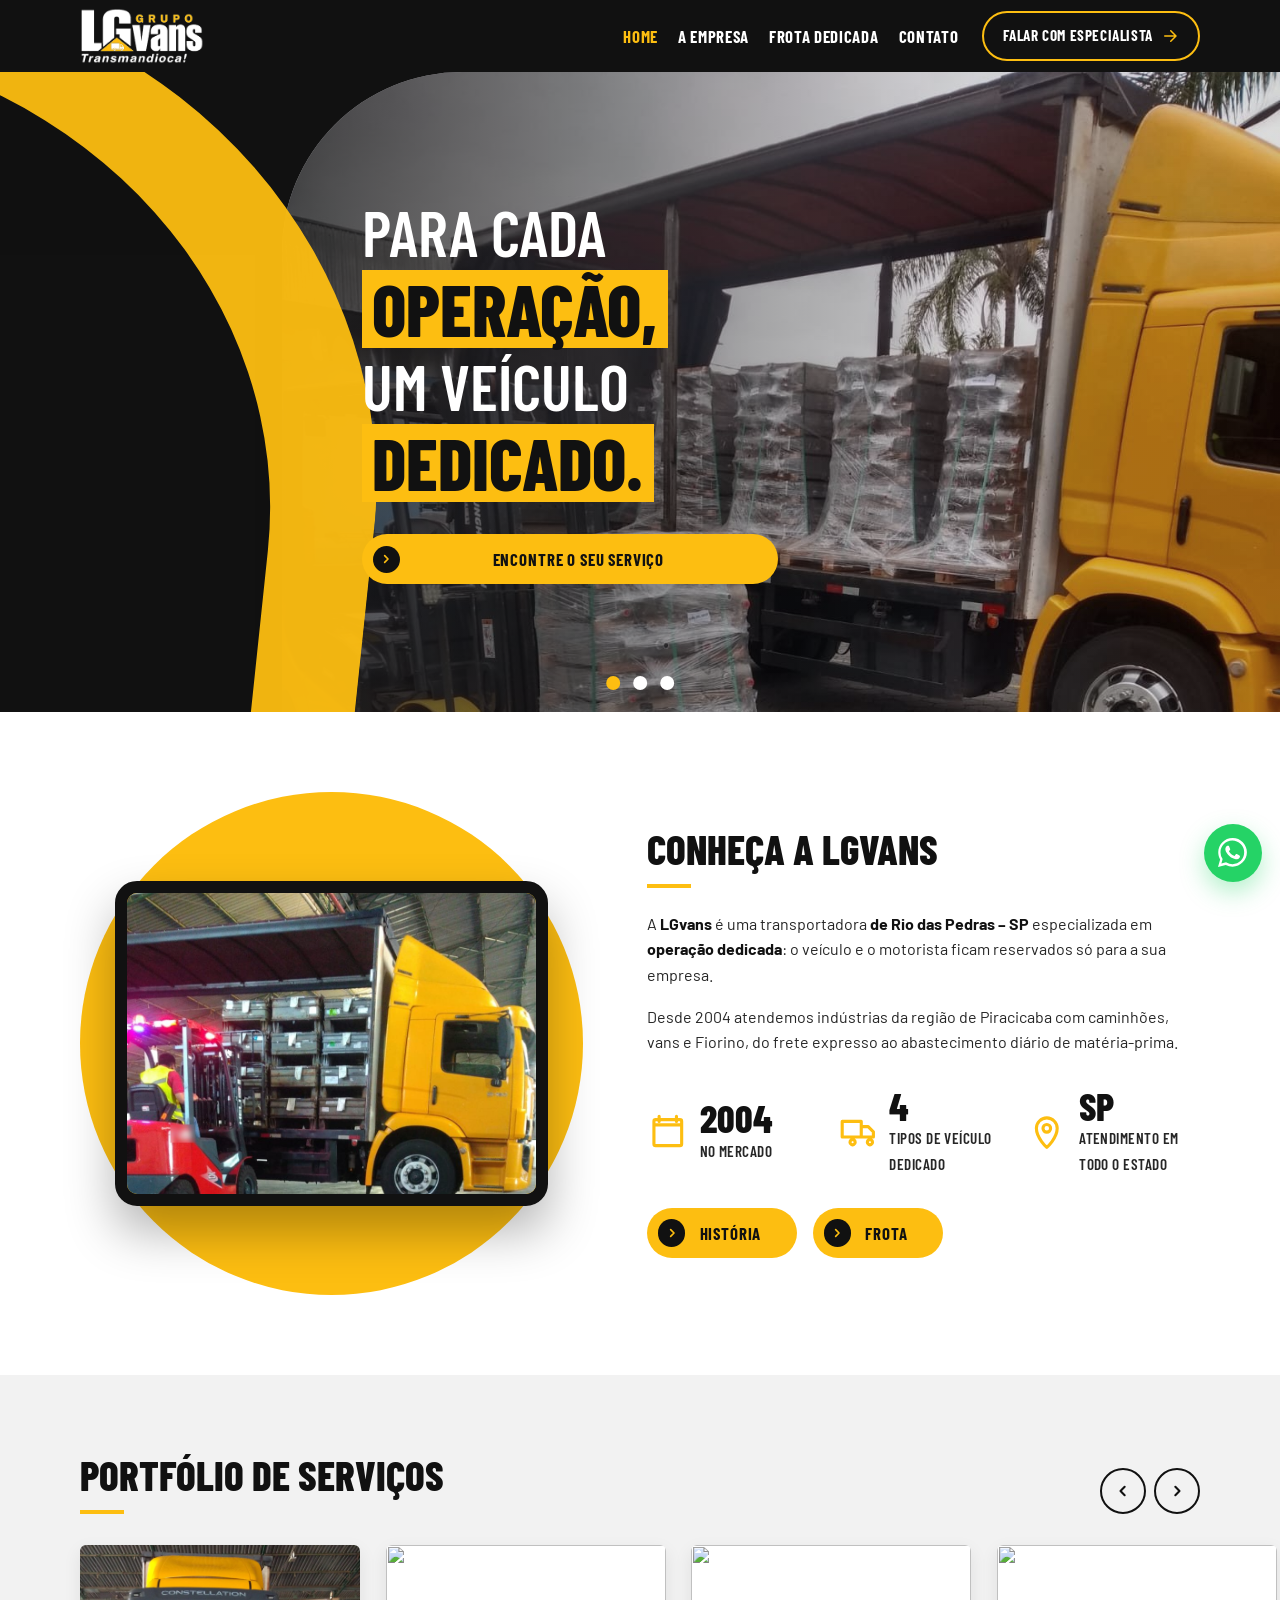
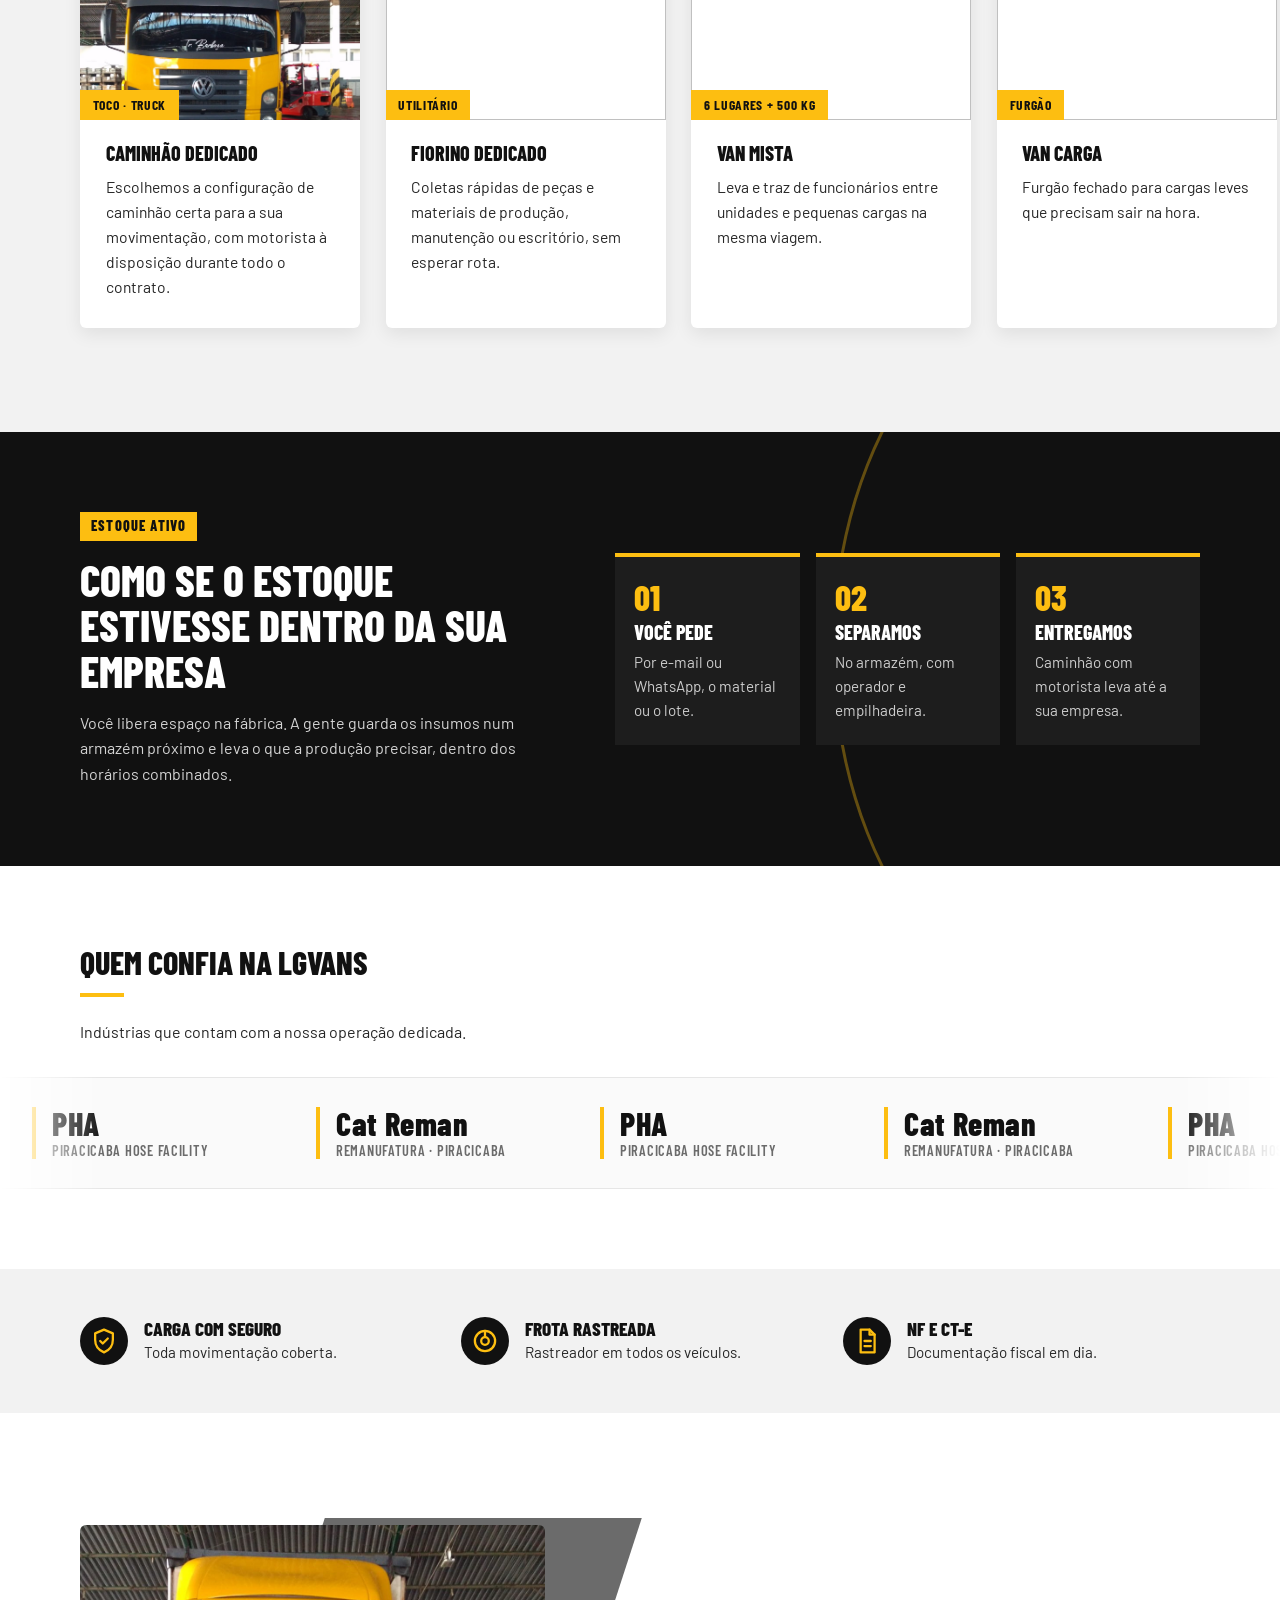
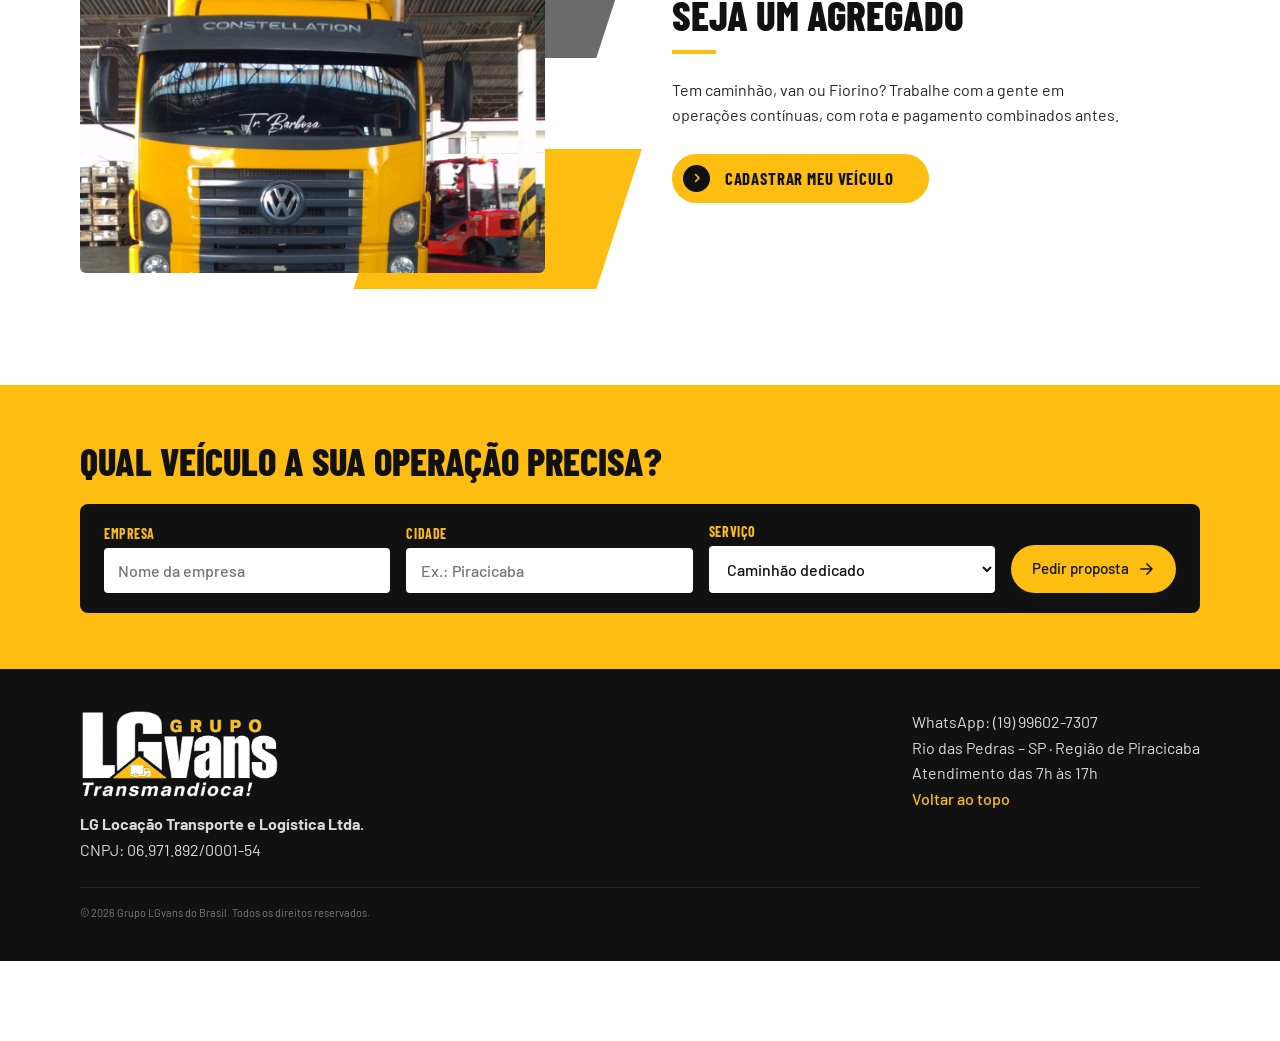
==== commit 0ce8d15a: "feat: fotos reais da frota LGvans no hero, Conheça, portfólio e páginas internas Co-Authored-By: Cla" ====
--- a/index.html
+++ b/index.html
@@ -86,21 +86,21 @@
       <section class="hero-slider" aria-roledescription="carousel" aria-label="Destaques">
         <div class="hs-track">
           <div class="hs-slide is-active" role="group" aria-roledescription="slide" aria-label="Veículo dedicado">
-            <img class="hs-img" src="https://images.unsplash.com/photo-1519003722824-194d4455a60c?auto=format&fit=crop&w=1600&q=75" alt="" fetchpriority="high" />
+            <img class="hs-img" src="assets/img/lg-pallets-carregamento.jpg" alt="" fetchpriority="high" />
             <div class="container hs-content">
               <h1 class="hs-title"><span class="t">PARA CADA</span><span class="b">OPERAÇÃO,</span><span class="t">UM VEÍCULO</span><span class="b">DEDICADO.</span></h1>
               <a href="#servicos" class="pill-btn"><span class="pill-ico" aria-hidden="true"><svg viewBox="0 0 24 24"><path d="M10 7l5 5-5 5" fill="none" stroke="currentColor" stroke-width="2.5" stroke-linecap="round" stroke-linejoin="round"/></svg></span><span>Encontre o seu serviço</span></a>
             </div>
           </div>
           <div class="hs-slide" role="group" aria-roledescription="slide" aria-label="Estoque Ativo">
-            <img class="hs-img" src="https://images.unsplash.com/photo-1586528116311-ad8dd3c8310d?auto=format&fit=crop&w=1600&q=75" alt="" loading="lazy" />
+            <img class="hs-img" src="assets/img/lg-carga-empilhadeira.jpg" alt="" loading="lazy" />
             <div class="container hs-content">
               <h1 class="hs-title"><span class="t">SEU ESTOQUE</span><span class="b">PERTO</span><span class="t">DA SUA</span><span class="b">PLANTA.</span></h1>
               <a href="#servicos" class="pill-btn"><span class="pill-ico" aria-hidden="true"><svg viewBox="0 0 24 24"><path d="M10 7l5 5-5 5" fill="none" stroke="currentColor" stroke-width="2.5" stroke-linecap="round" stroke-linejoin="round"/></svg></span><span>Encontre o seu serviço</span></a>
             </div>
           </div>
           <div class="hs-slide" role="group" aria-roledescription="slide" aria-label="Desde 2004">
-            <img class="hs-img" src="https://images.unsplash.com/photo-1616432043562-3671ea2e5242?auto=format&fit=crop&w=1600&q=75" alt="" loading="lazy" />
+            <img class="hs-img" src="assets/img/lg-caminhao-frente.jpg" alt="" loading="lazy" />
             <div class="container hs-content">
               <h1 class="hs-title"><span class="t">DESDE 2004</span><span class="b">MOVENDO</span><span class="t">A INDÚSTRIA</span><span class="b">DA REGIÃO.</span></h1>
               <a href="#servicos" class="pill-btn"><span class="pill-ico" aria-hidden="true"><svg viewBox="0 0 24 24"><path d="M10 7l5 5-5 5" fill="none" stroke="currentColor" stroke-width="2.5" stroke-linecap="round" stroke-linejoin="round"/></svg></span><span>Encontre o seu serviço</span></a>
@@ -118,7 +118,7 @@
       <section id="sobre" class="know section">
         <div class="container know-grid">
           <figure class="know-visual" data-observe>
-            <div class="know-frame"><img src="https://images.unsplash.com/photo-1601584115197-04ecc0da31d7?auto=format&fit=crop&w=900&q=70" alt="Caminhão em operação de coleta" loading="lazy" decoding="async" /></div>
+            <div class="know-frame"><img src="assets/img/lg-carga-empilhadeira.jpg" alt="Caminhão da LGvans sendo carregado com empilhadeira" loading="lazy" decoding="async" /></div>
           </figure>
           <article class="know-copy" data-observe>
             <h2 class="h-red">Conheça a LGvans</h2>
@@ -149,7 +149,7 @@
         </div>
         <div class="pf-track" tabindex="0" aria-label="Serviços">
             <article class="pf-card">
-              <div class="pf-media"><img src="https://images.unsplash.com/photo-1519003722824-194d4455a60c?auto=format&fit=crop&w=900&q=70" alt="" loading="lazy" decoding="async" /><span class="pf-tag">Toco · Truck</span></div>
+              <div class="pf-media"><img src="assets/img/lg-caminhao-frente.jpg" alt="" loading="lazy" decoding="async" /><span class="pf-tag">Toco · Truck</span></div>
               <div class="pf-body"><h3>Caminhão dedicado</h3><p>Escolhemos a configuração de caminhão certa para a sua movimentação, com motorista à disposição durante todo o contrato.</p></div>
             </article>
             <article class="pf-card">
@@ -165,11 +165,11 @@
               <div class="pf-body"><h3>Van carga</h3><p>Furgão fechado para cargas leves que precisam sair na hora.</p></div>
             </article>
             <article class="pf-card">
-              <div class="pf-media"><img src="https://images.unsplash.com/photo-1586528116311-ad8dd3c8310d?auto=format&fit=crop&w=900&q=70" alt="" loading="lazy" decoding="async" /><span class="pf-tag">Armazém + entrega</span></div>
+              <div class="pf-media"><img src="assets/img/lg-carga-empilhadeira.jpg" alt="" loading="lazy" decoding="async" /><span class="pf-tag">Armazém + entrega</span></div>
               <div class="pf-body"><h3>Estoque Ativo</h3><p>Sua matéria-prima guardada em armazém perto da planta e entregue sempre que você pedir.</p></div>
             </article>
             <article class="pf-card">
-              <div class="pf-media"><img src="https://images.unsplash.com/photo-1519003722824-194d4455a60c?auto=format&fit=crop&w=900&q=70" alt="" loading="lazy" decoding="async" /><span class="pf-tag">Urgente</span></div>
+              <div class="pf-media"><img src="assets/img/lg-pallets-carregamento.jpg" alt="" loading="lazy" decoding="async" /><span class="pf-tag">Urgente</span></div>
               <div class="pf-body"><h3>Expresso no mesmo dia</h3><p>Pediu em horário comercial, o veículo sai no mesmo dia.</p></div>
             </article>
         </div>
@@ -225,7 +225,7 @@
         <div class="container people-grid">
           <figure class="people-visual" data-observe>
             <span class="slab s1" aria-hidden="true"></span><span class="slab s2" aria-hidden="true"></span>
-            <img src="https://images.unsplash.com/photo-1616432043562-3671ea2e5242?auto=format&fit=crop&w=900&q=70" alt="Veículos prontos para operação" loading="lazy" decoding="async" />
+            <img src="assets/img/lg-caminhao-frente.jpg" alt="Caminhão VW Constellation da frota LGvans" loading="lazy" decoding="async" />
           </figure>
           <article class="people-copy" data-observe>
             <h2 class="h-red">Seja um agregado</h2>
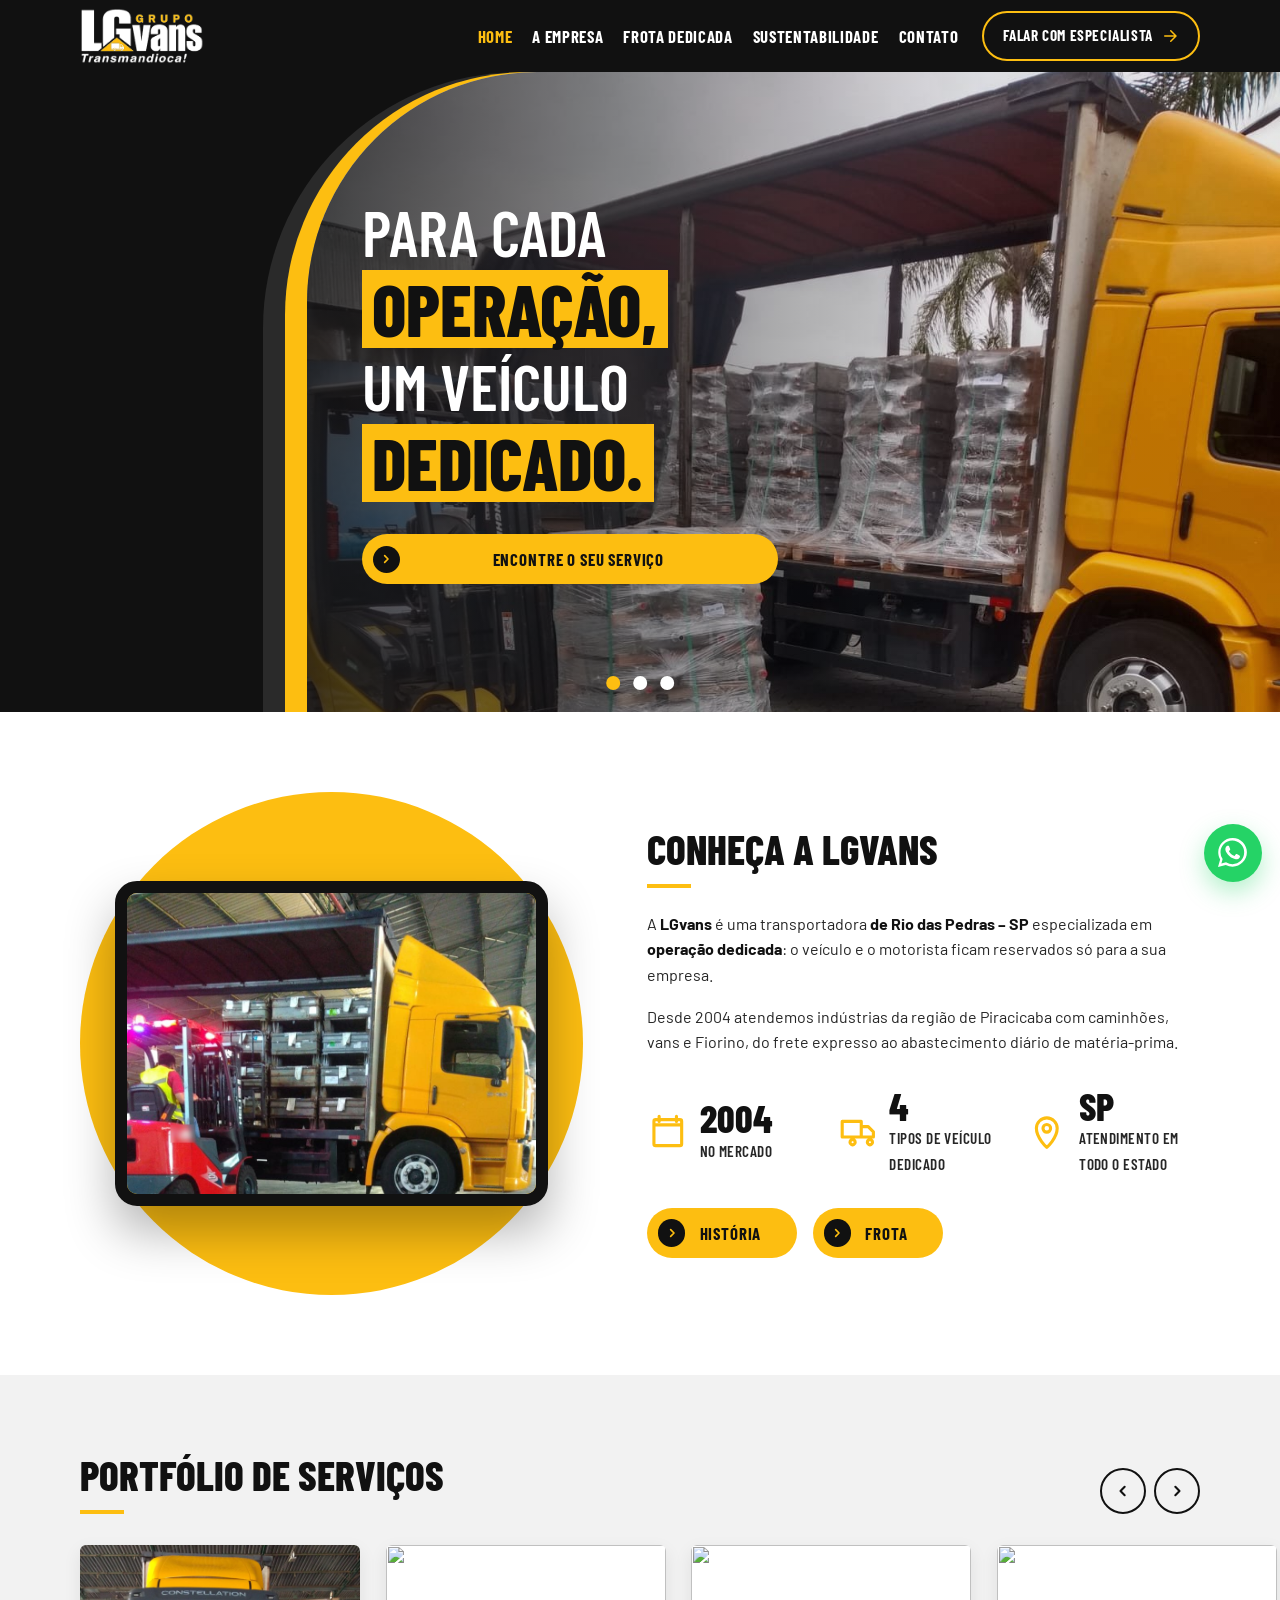
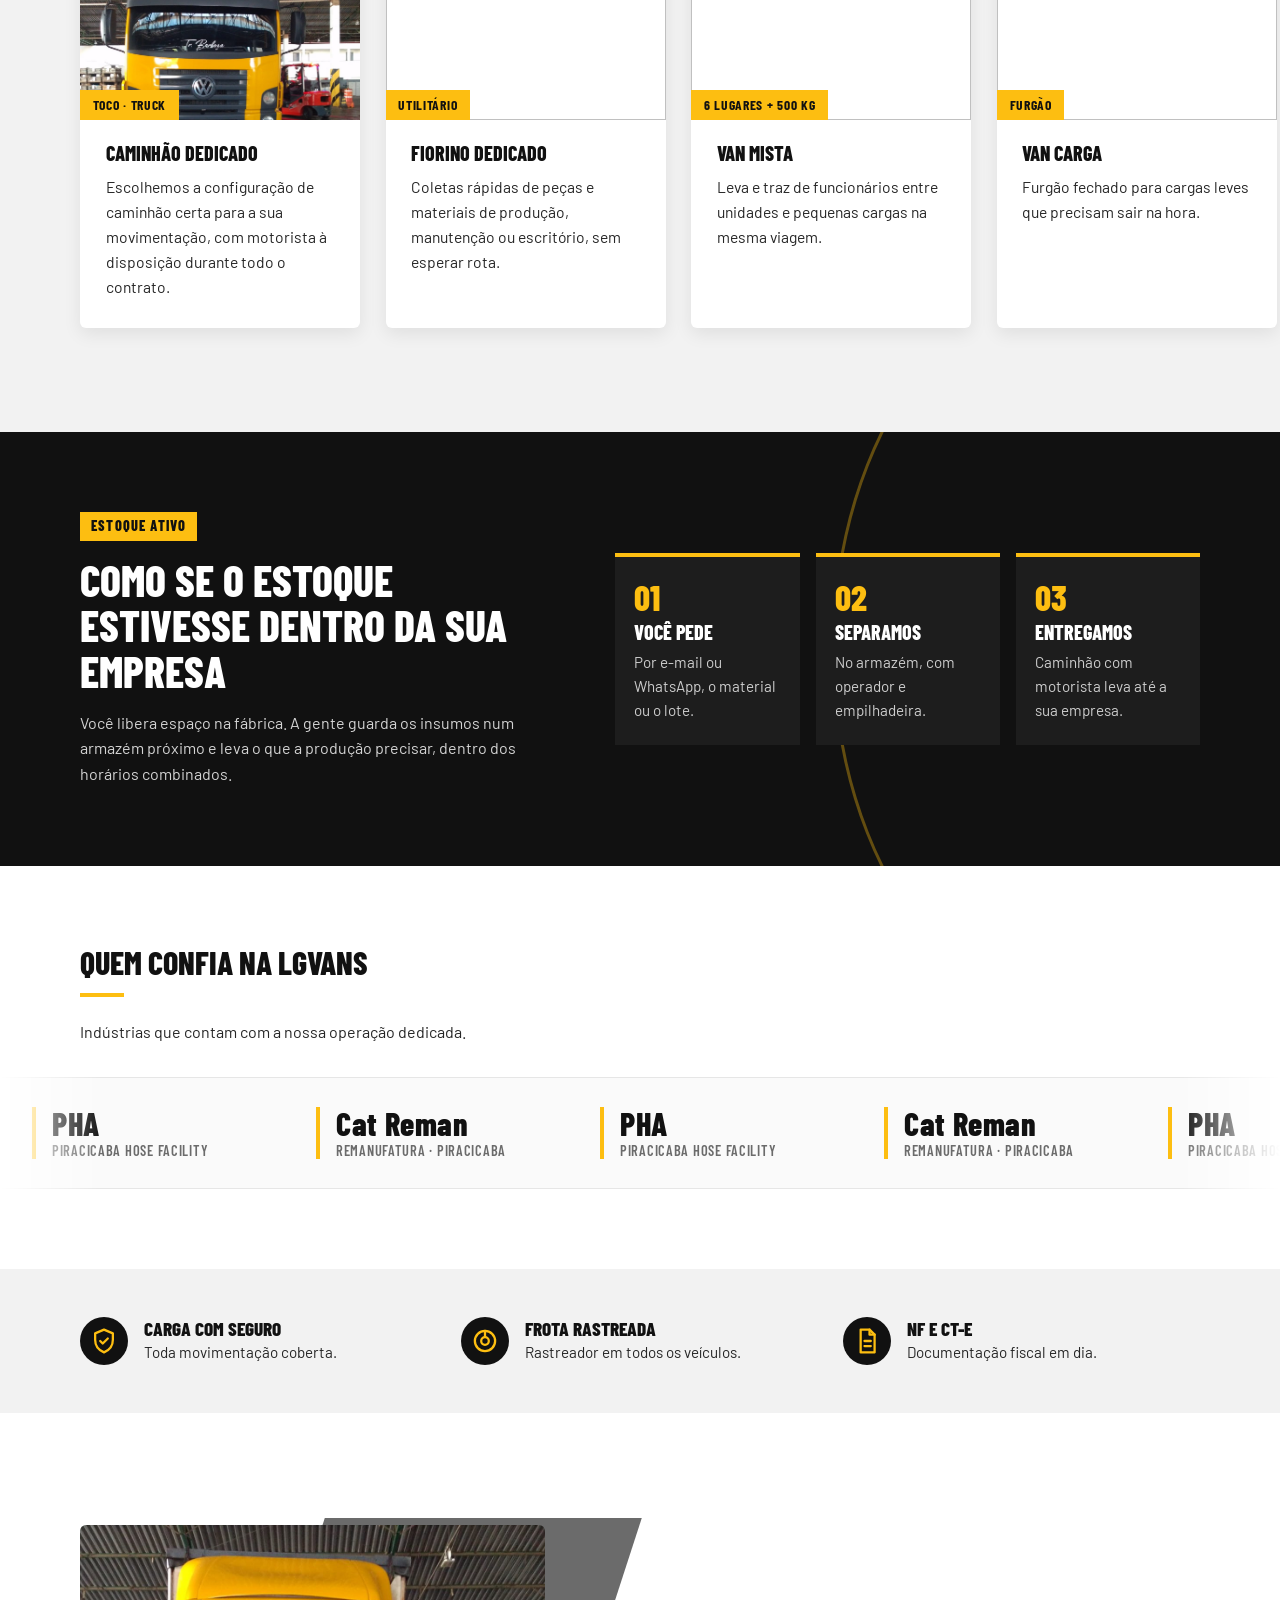
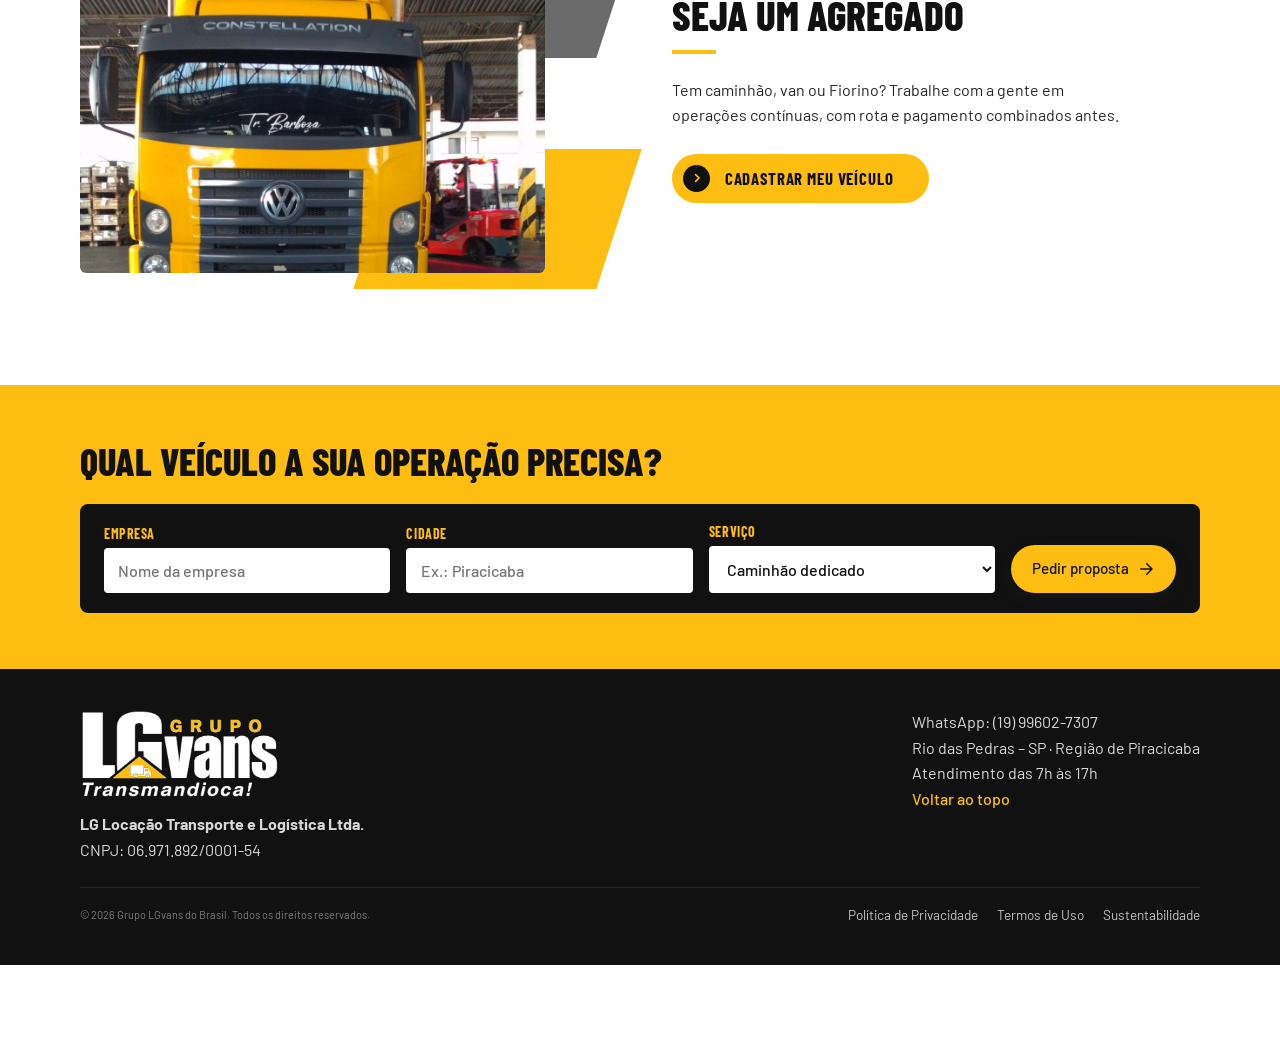
==== commit 5ac63192: "feat: páginas de Privacidade (LGPD), Termos e Sustentabilidade; hero com curva contínua do header Co" ====
--- a/index.html
+++ b/index.html
@@ -70,6 +70,7 @@
               <li><a href="index.html" aria-current="page">Home</a></li>
               <li><a href="sobre.html">A Empresa</a></li>
               <li><a href="frota.html">Frota Dedicada</a></li>
+              <li><a href="sustentabilidade.html">Sustentabilidade</a></li>
               <li><a href="contato.html">Contato</a></li>
             </ul>
             <a href="#" data-wa="Olá! Quero falar com um especialista logístico do Grupo LGvans." target="_blank" rel="noopener noreferrer" class="btn-dark nav-cta">
@@ -84,6 +85,7 @@
 
     <main>
       <section class="hero-slider" aria-roledescription="carousel" aria-label="Destaques">
+        <div class="hs-swoosh" aria-hidden="true"></div>
         <div class="hs-track">
           <div class="hs-slide is-active" role="group" aria-roledescription="slide" aria-label="Veículo dedicado">
             <img class="hs-img" src="assets/img/lg-pallets-carregamento.jpg" alt="" fetchpriority="high" />
@@ -107,7 +109,6 @@
             </div>
           </div>
         </div>
-        <div class="hs-swoosh" aria-hidden="true"></div>
         <div class="hs-dots" role="tablist" aria-label="Escolher destaque">
           <button type="button" role="tab" aria-selected="true" aria-label="Destaque 1"></button>
           <button type="button" role="tab" aria-selected="false" aria-label="Destaque 2"></button>
@@ -266,6 +267,7 @@
       </div>
       <div class="container footer-legal">
         <p>© <span data-cfg="ano">2026</span> Grupo LGvans do Brasil. Todos os direitos reservados.</p>
+        <nav aria-label="Links legais" class="legal-links"><a href="privacidade.html">Política de Privacidade</a><a href="termos.html">Termos de Uso</a><a href="sustentabilidade.html">Sustentabilidade</a></nav>
       </div>
     </footer>
 
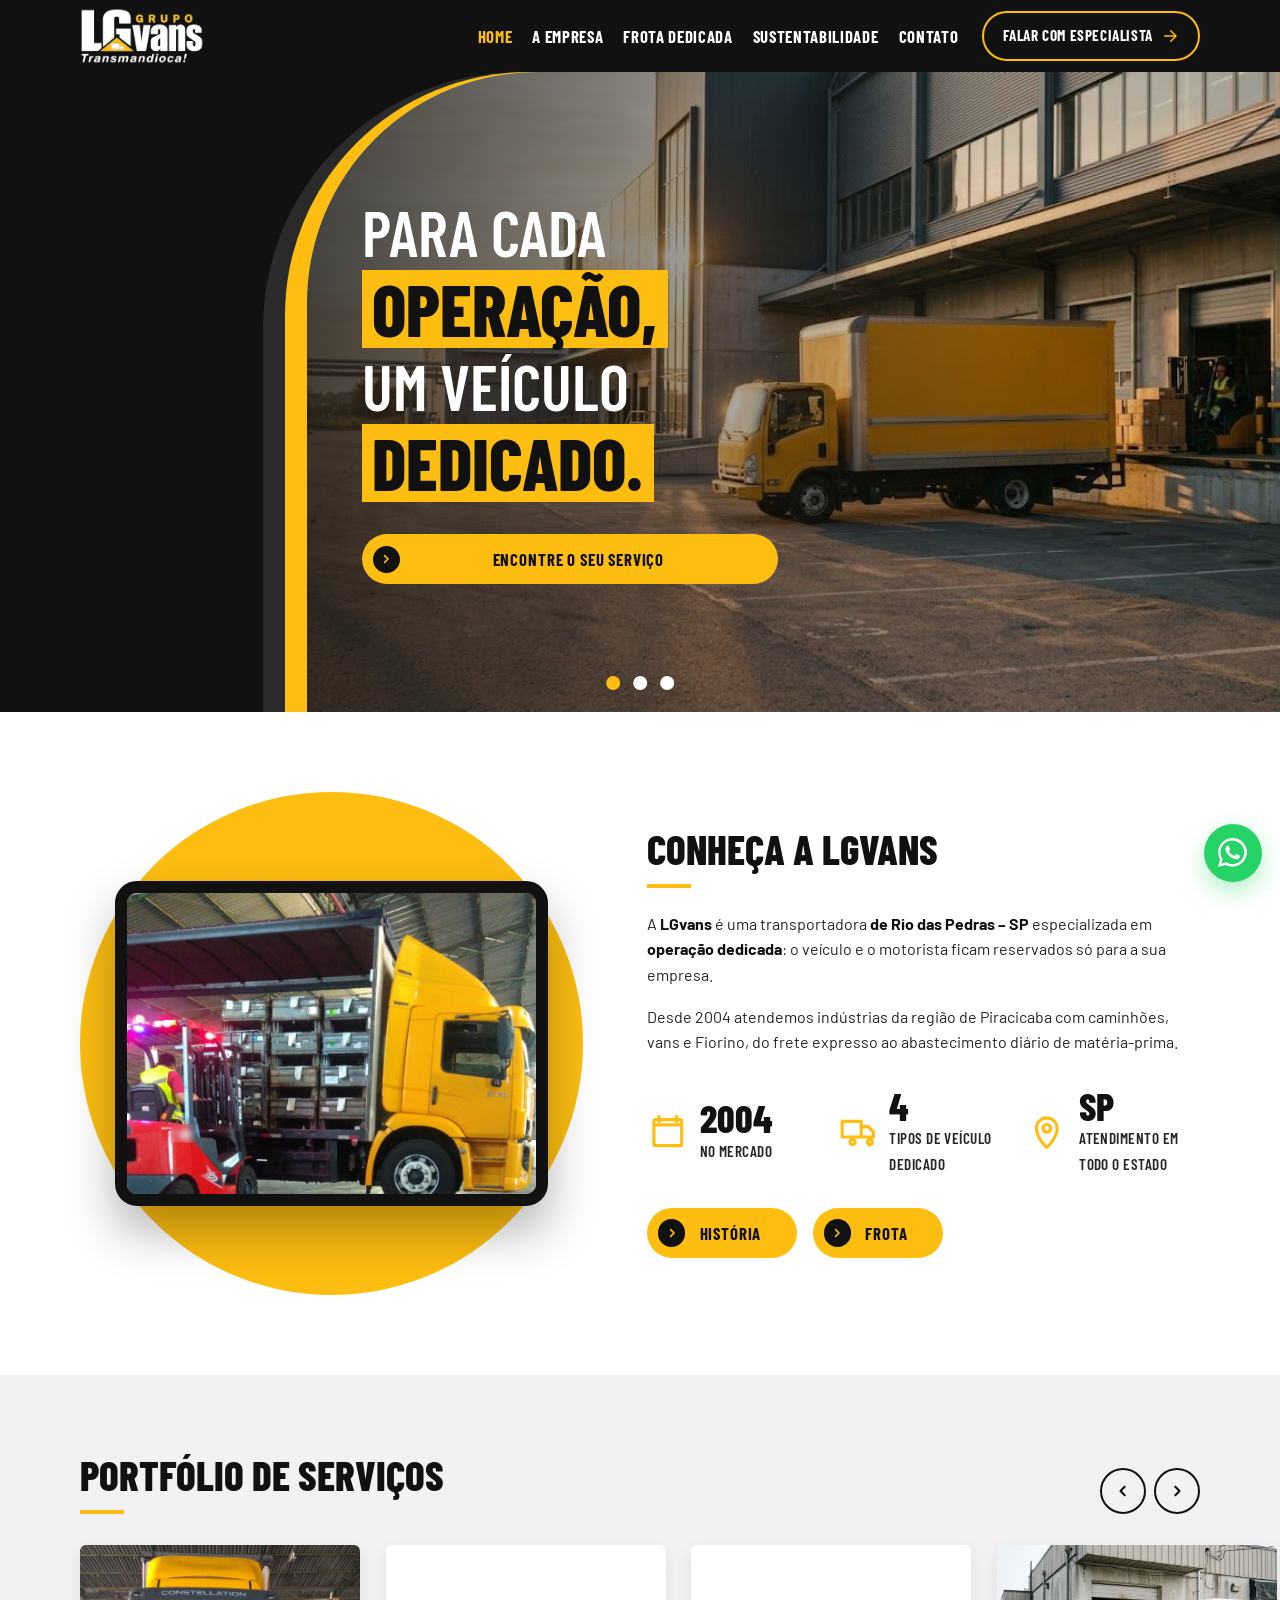
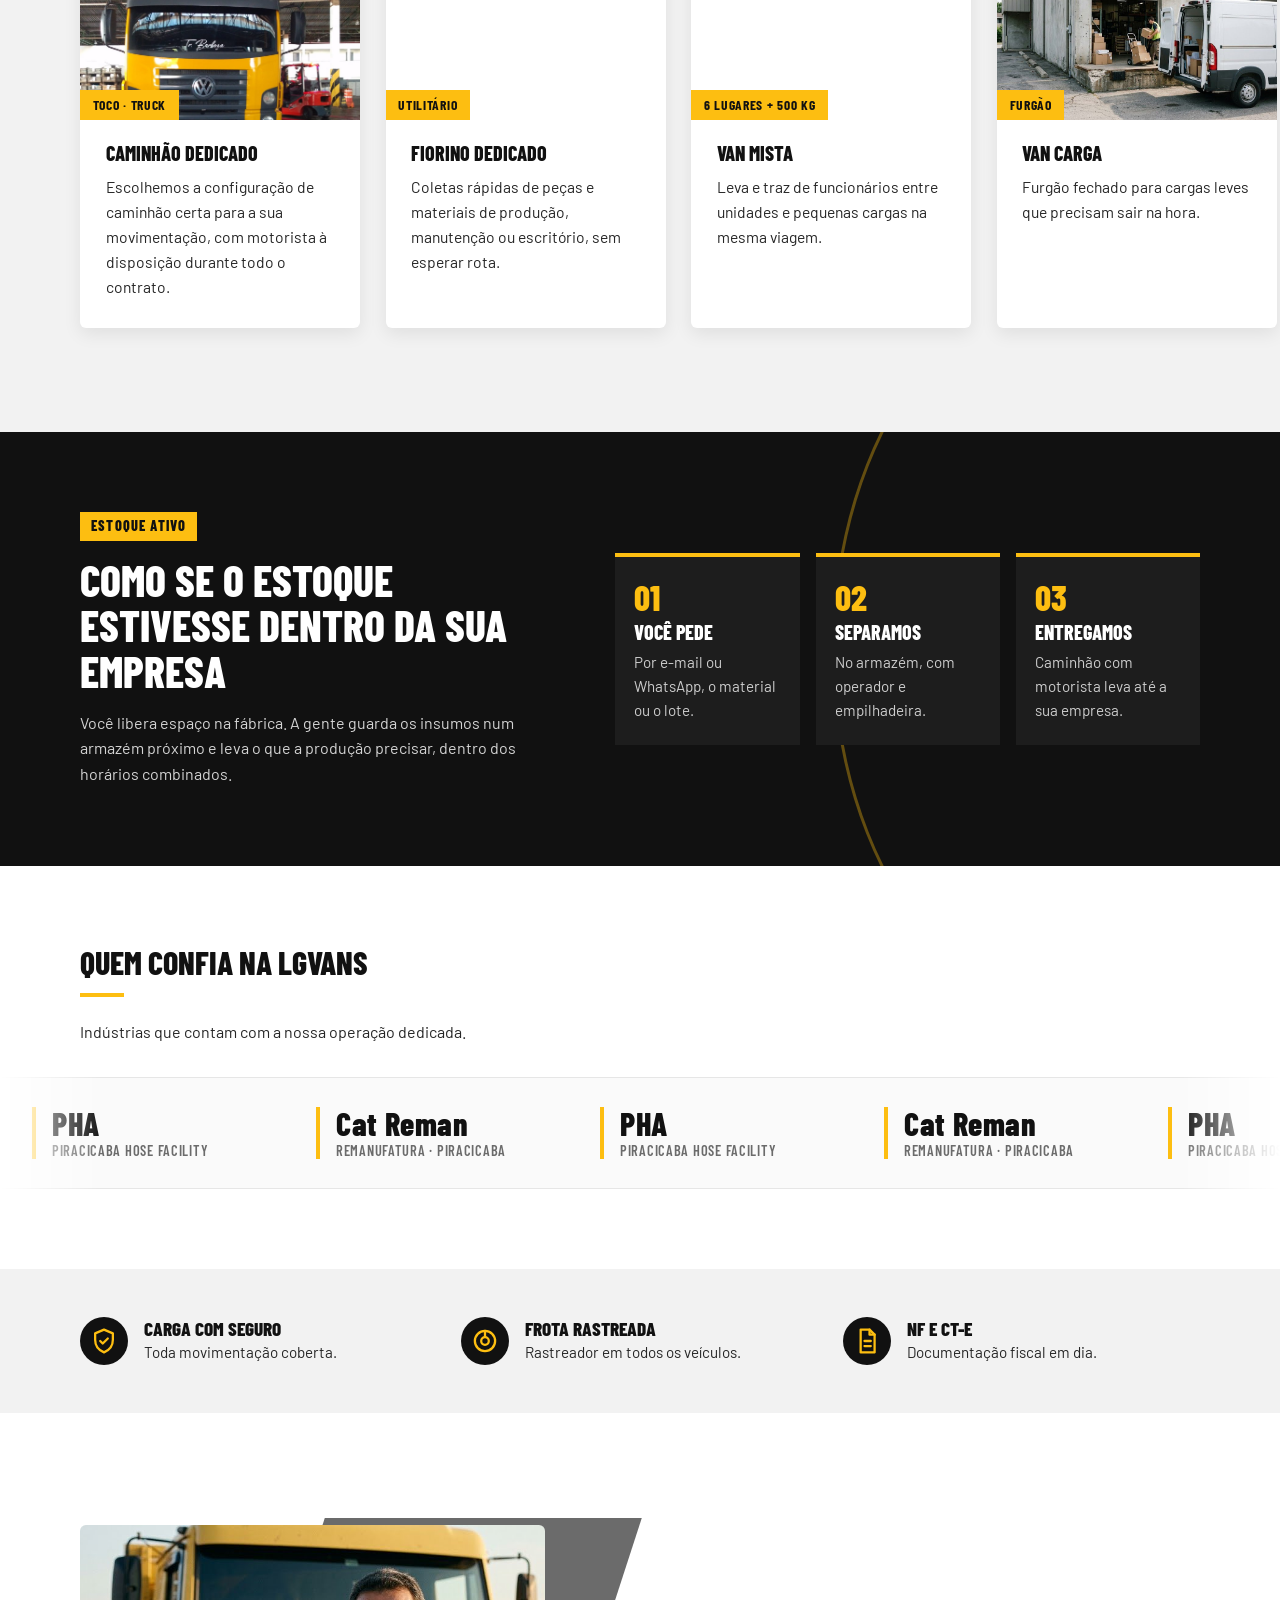
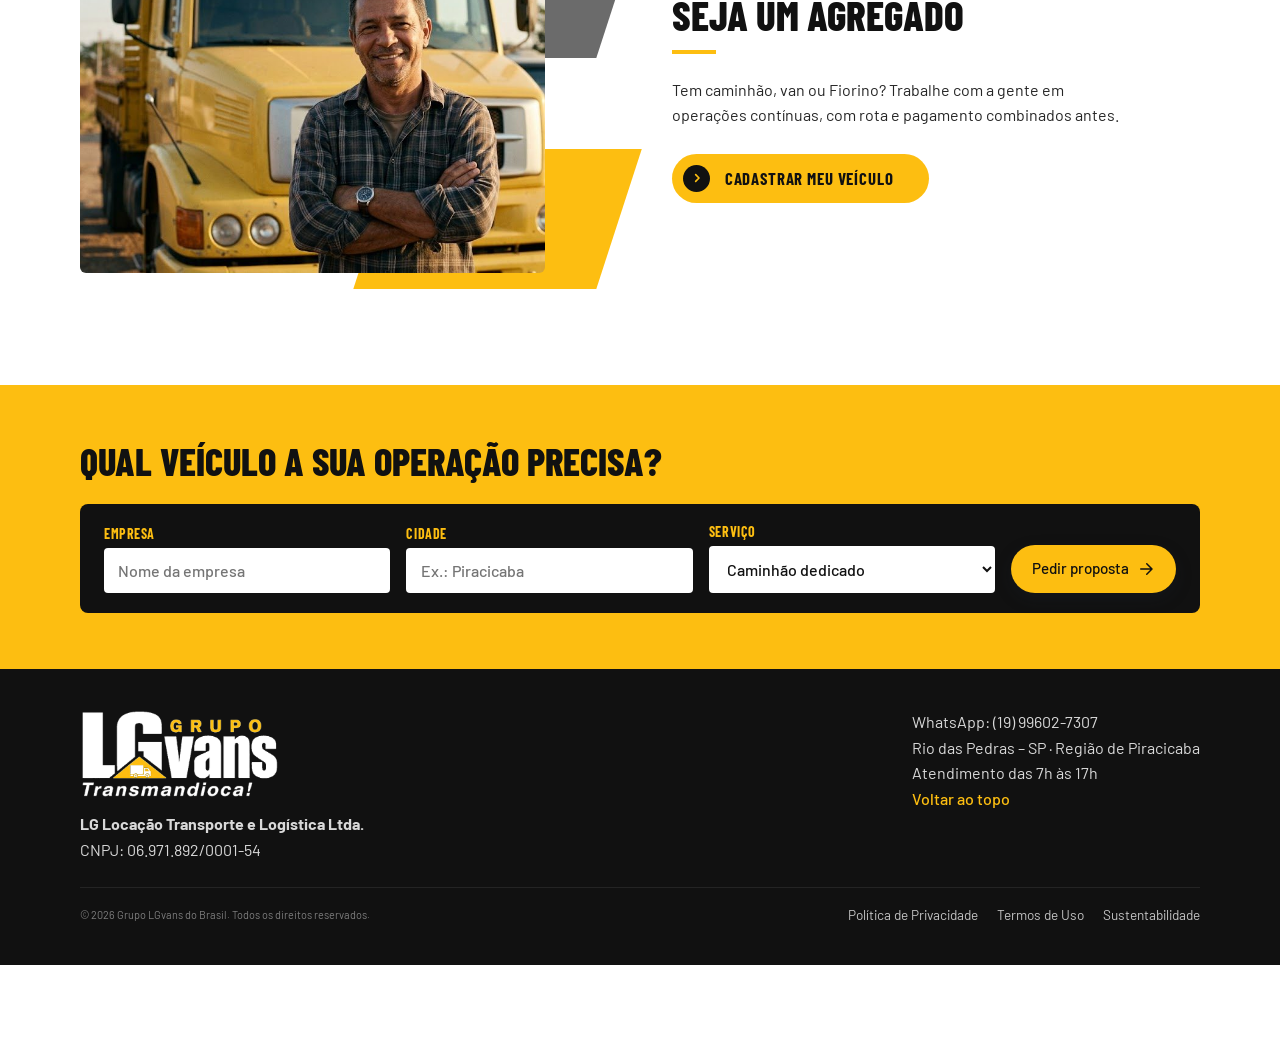
==== commit facb3d38: "feat: imagens provisórias geradas por IA (carrossel, cards, agregados, sustentabilidade, contato) Co" ====
--- a/index.html
+++ b/index.html
@@ -88,21 +88,21 @@
         <div class="hs-swoosh" aria-hidden="true"></div>
         <div class="hs-track">
           <div class="hs-slide is-active" role="group" aria-roledescription="slide" aria-label="Veículo dedicado">
-            <img class="hs-img" src="assets/img/lg-pallets-carregamento.jpg" alt="" fetchpriority="high" />
+            <img class="hs-img" src="assets/img/ai-hero-1.jpg" alt="" fetchpriority="high" />
             <div class="container hs-content">
               <h1 class="hs-title"><span class="t">PARA CADA</span><span class="b">OPERAÇÃO,</span><span class="t">UM VEÍCULO</span><span class="b">DEDICADO.</span></h1>
               <a href="#servicos" class="pill-btn"><span class="pill-ico" aria-hidden="true"><svg viewBox="0 0 24 24"><path d="M10 7l5 5-5 5" fill="none" stroke="currentColor" stroke-width="2.5" stroke-linecap="round" stroke-linejoin="round"/></svg></span><span>Encontre o seu serviço</span></a>
             </div>
           </div>
           <div class="hs-slide" role="group" aria-roledescription="slide" aria-label="Estoque Ativo">
-            <img class="hs-img" src="assets/img/lg-carga-empilhadeira.jpg" alt="" loading="lazy" />
+            <img class="hs-img" src="assets/img/ai-hero-2.jpg" alt="" loading="lazy" />
             <div class="container hs-content">
               <h1 class="hs-title"><span class="t">SEU ESTOQUE</span><span class="b">PERTO</span><span class="t">DA SUA</span><span class="b">PLANTA.</span></h1>
               <a href="#servicos" class="pill-btn"><span class="pill-ico" aria-hidden="true"><svg viewBox="0 0 24 24"><path d="M10 7l5 5-5 5" fill="none" stroke="currentColor" stroke-width="2.5" stroke-linecap="round" stroke-linejoin="round"/></svg></span><span>Encontre o seu serviço</span></a>
             </div>
           </div>
           <div class="hs-slide" role="group" aria-roledescription="slide" aria-label="Desde 2004">
-            <img class="hs-img" src="assets/img/lg-caminhao-frente.jpg" alt="" loading="lazy" />
+            <img class="hs-img" src="assets/img/ai-hero-3.jpg" alt="" loading="lazy" />
             <div class="container hs-content">
               <h1 class="hs-title"><span class="t">DESDE 2004</span><span class="b">MOVENDO</span><span class="t">A INDÚSTRIA</span><span class="b">DA REGIÃO.</span></h1>
               <a href="#servicos" class="pill-btn"><span class="pill-ico" aria-hidden="true"><svg viewBox="0 0 24 24"><path d="M10 7l5 5-5 5" fill="none" stroke="currentColor" stroke-width="2.5" stroke-linecap="round" stroke-linejoin="round"/></svg></span><span>Encontre o seu serviço</span></a>
@@ -154,19 +154,19 @@
               <div class="pf-body"><h3>Caminhão dedicado</h3><p>Escolhemos a configuração de caminhão certa para a sua movimentação, com motorista à disposição durante todo o contrato.</p></div>
             </article>
             <article class="pf-card">
-              <div class="pf-media"><img src="https://images.unsplash.com/photo-1601584115197-04ecc0da31d7?auto=format&fit=crop&w=900&q=70" alt="" loading="lazy" decoding="async" /><span class="pf-tag">Utilitário</span></div>
+              <div class="pf-media"><img src="assets/img/ai-fiorino.jpg" alt="" loading="lazy" decoding="async" /><span class="pf-tag">Utilitário</span></div>
               <div class="pf-body"><h3>Fiorino dedicado</h3><p>Coletas rápidas de peças e materiais de produção, manutenção ou escritório, sem esperar rota.</p></div>
             </article>
             <article class="pf-card">
-              <div class="pf-media"><img src="https://images.unsplash.com/photo-1616432043562-3671ea2e5242?auto=format&fit=crop&w=900&q=70" alt="" loading="lazy" decoding="async" /><span class="pf-tag">6 lugares + 500 kg</span></div>
+              <div class="pf-media"><img src="assets/img/ai-van-mista.jpg" alt="" loading="lazy" decoding="async" /><span class="pf-tag">6 lugares + 500 kg</span></div>
               <div class="pf-body"><h3>Van mista</h3><p>Leva e traz de funcionários entre unidades e pequenas cargas na mesma viagem.</p></div>
             </article>
             <article class="pf-card">
-              <div class="pf-media"><img src="https://images.unsplash.com/photo-1494412519320-aa613dfb7738?auto=format&fit=crop&w=900&q=70" alt="" loading="lazy" decoding="async" /><span class="pf-tag">Furgão</span></div>
+              <div class="pf-media"><img src="assets/img/ai-van-carga.jpg" alt="" loading="lazy" decoding="async" /><span class="pf-tag">Furgão</span></div>
               <div class="pf-body"><h3>Van carga</h3><p>Furgão fechado para cargas leves que precisam sair na hora.</p></div>
             </article>
             <article class="pf-card">
-              <div class="pf-media"><img src="assets/img/lg-carga-empilhadeira.jpg" alt="" loading="lazy" decoding="async" /><span class="pf-tag">Armazém + entrega</span></div>
+              <div class="pf-media"><img src="assets/img/ai-estoque.jpg" alt="" loading="lazy" decoding="async" /><span class="pf-tag">Armazém + entrega</span></div>
               <div class="pf-body"><h3>Estoque Ativo</h3><p>Sua matéria-prima guardada em armazém perto da planta e entregue sempre que você pedir.</p></div>
             </article>
             <article class="pf-card">
@@ -226,7 +226,7 @@
         <div class="container people-grid">
           <figure class="people-visual" data-observe>
             <span class="slab s1" aria-hidden="true"></span><span class="slab s2" aria-hidden="true"></span>
-            <img src="assets/img/lg-caminhao-frente.jpg" alt="Caminhão VW Constellation da frota LGvans" loading="lazy" decoding="async" />
+            <img src="assets/img/ai-motorista.jpg" alt="Motorista ao lado do caminhão" loading="lazy" decoding="async" />
           </figure>
           <article class="people-copy" data-observe>
             <h2 class="h-red">Seja um agregado</h2>
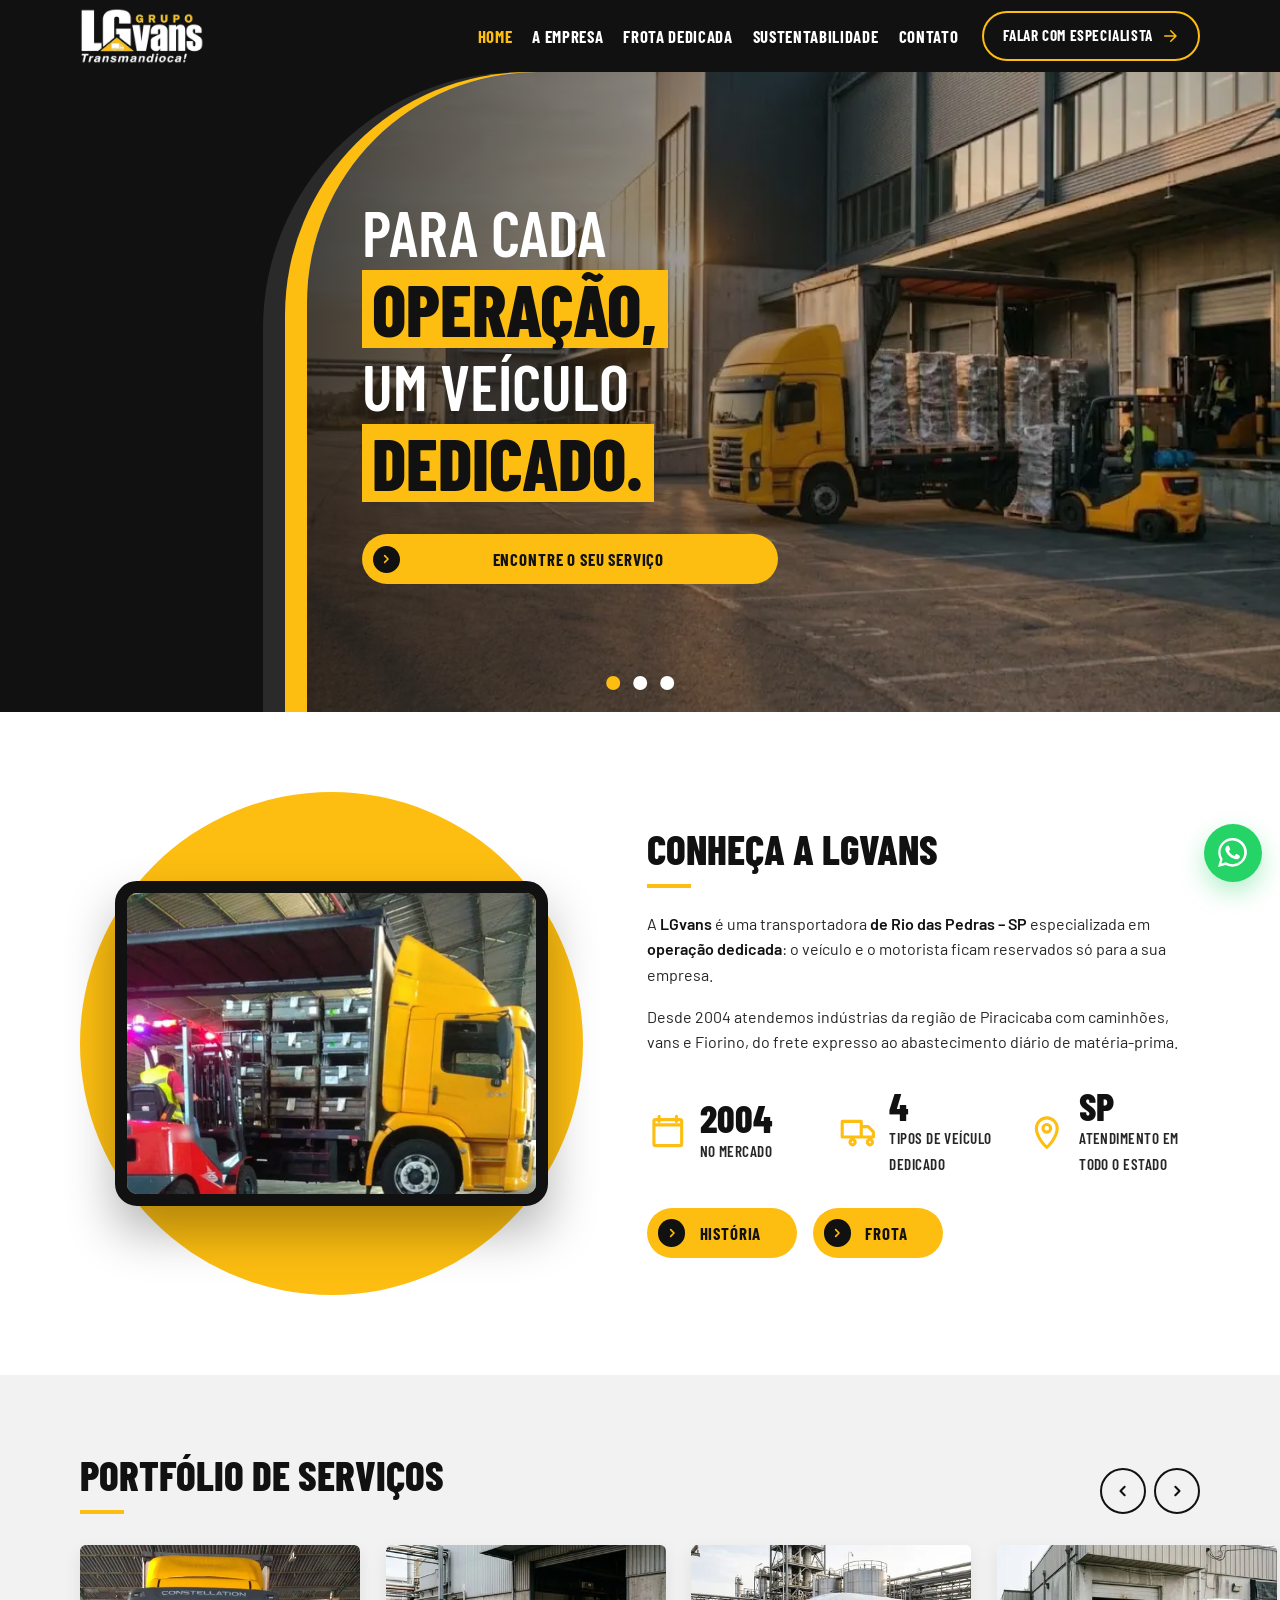
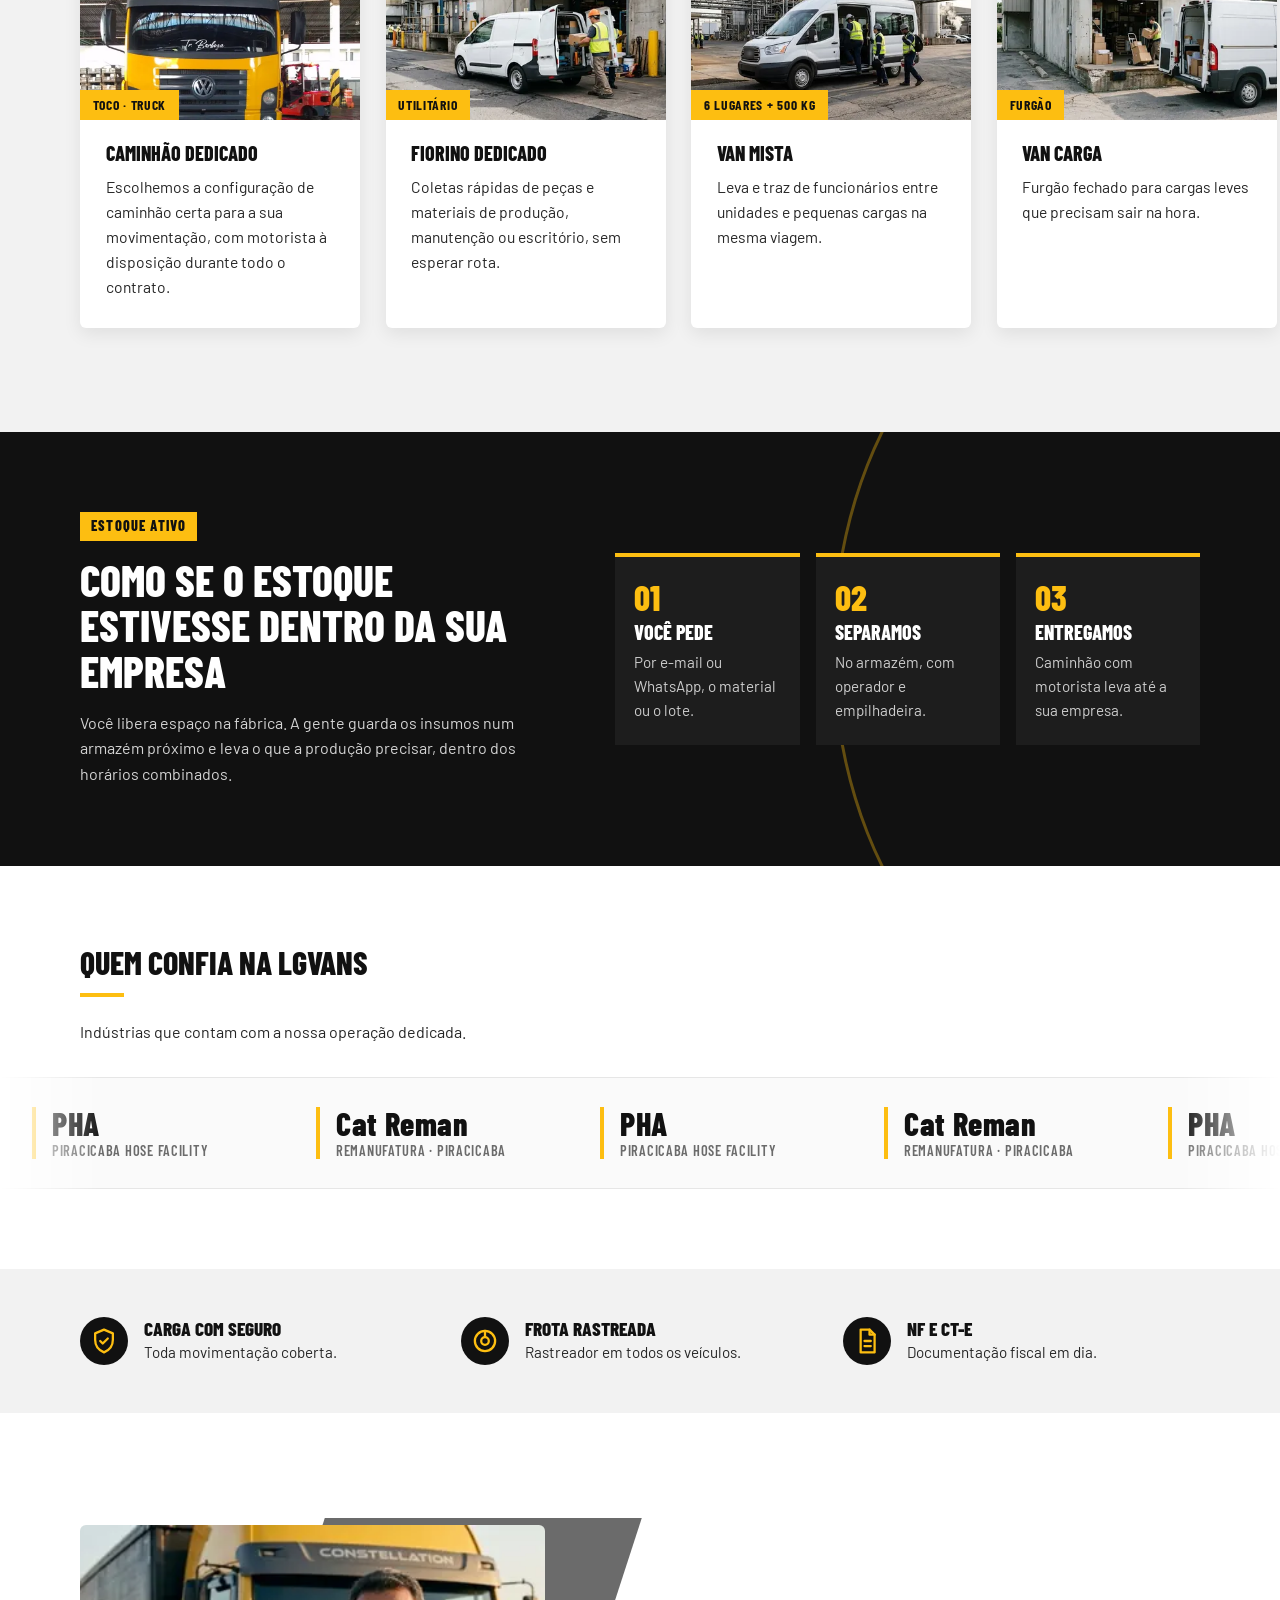
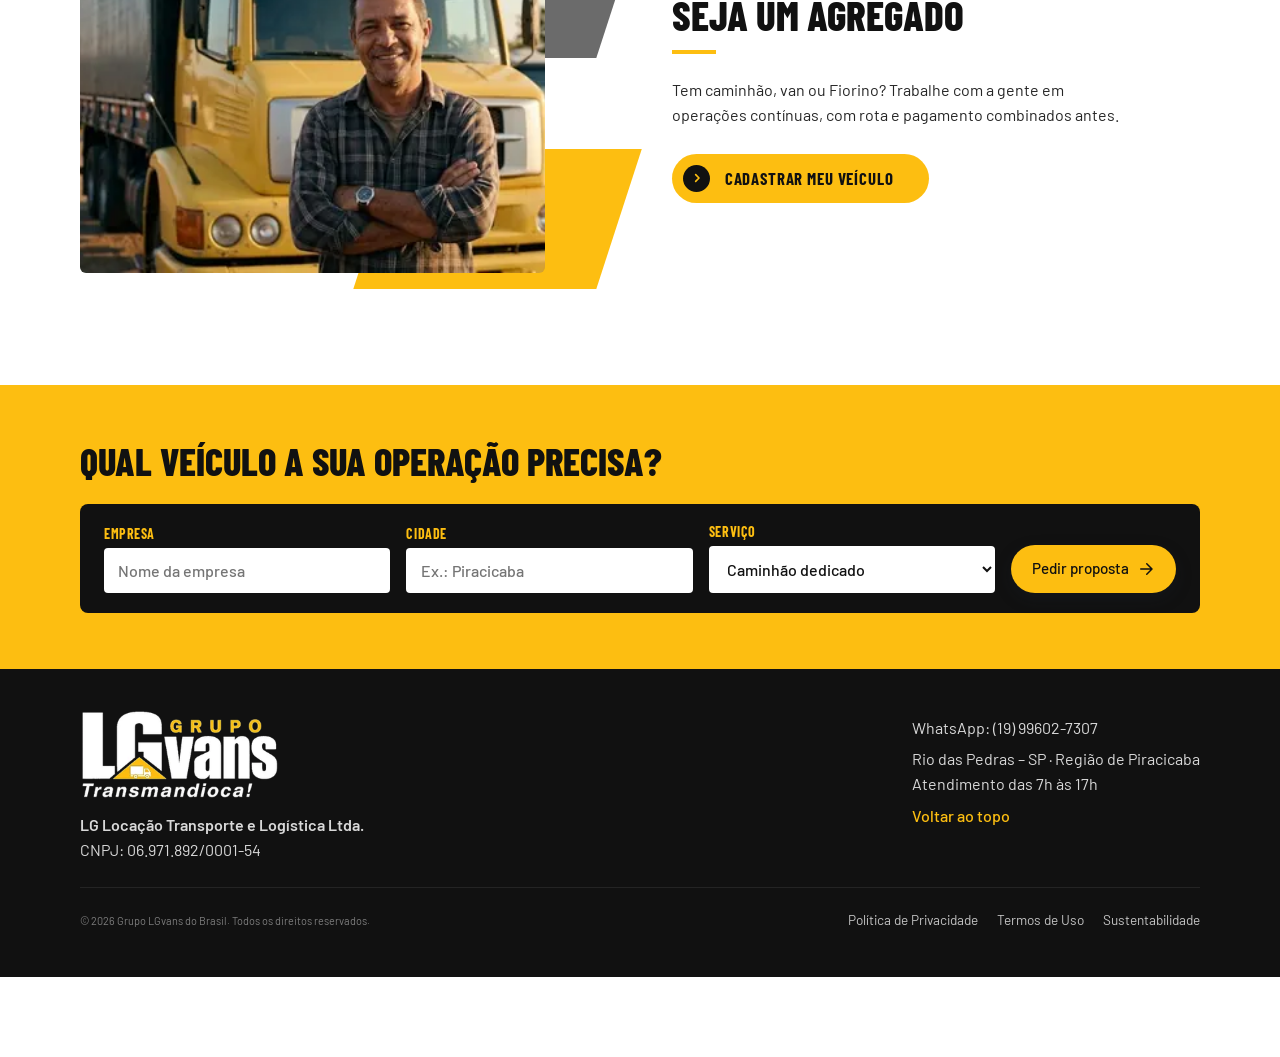
==== commit 0ab03e77: "perf/seo: imagens WebP responsivas, fontes locais, CSS/JS minificados, SEO e ajustes mobile - novas " ====
--- a/index.html
+++ b/index.html
@@ -24,26 +24,26 @@
 
     <!-- ─── PWA ─── -->
     <meta name="theme-color" content="#111111" />
-    <link rel="manifest" href="/site.webmanifest" />
-
-    <!-- ─── Fontes: preconnect + preload não-bloqueante ─── -->
-    <link rel="preconnect" href="https://fonts.googleapis.com" />
-    <link rel="preconnect" href="https://fonts.gstatic.com" crossorigin />
-    <link rel="preload" as="style"
-      href="https://fonts.googleapis.com/css2?family=Barlow:wght@400;500;600&family=Barlow+Condensed:wght@600;700;800&display=swap"
-      onload="this.onload=null;this.rel='stylesheet'" />
-    <noscript>
-      <link rel="stylesheet" href="https://fonts.googleapis.com/css2?family=Barlow:wght@400;500;600&family=Barlow+Condensed:wght@600;700;800&display=swap" />
-    </noscript>
-
-    <!-- ─── Preload: hero background (LCP crítico) ─── -->
-    
-
-    <!-- ─── CSS ─── -->
-    <link rel="stylesheet" href="assets/css/main.css" />
-
-    <!-- ─── JSON-LD: Organization + LocalBusiness + WebSite ─── -->
+    <link rel="manifest" href="/site.webmanifest" /><!-- ─── CSS ─── -->
+    <link rel="stylesheet" href="assets/css/site.min.css" />
+    <link rel="preload" href="assets/fonts/barlow-condensed-latin-800-normal.woff2" as="font" type="font/woff2" crossorigin />
+    <link rel="preload" href="assets/fonts/barlow-latin-400-normal.woff2" as="font" type="font/woff2" crossorigin />
+    <link rel="preload" as="image" href="assets/img/ai-hero-1-1024.webp" imagesrcset="assets/img/ai-hero-1-480.webp 480w, assets/img/ai-hero-1-960.webp 960w, assets/img/ai-hero-1-1024.webp 1024w" imagesizes="(max-width: 760px) 100vw, 76vw" fetchpriority="high" />
+    <link rel="canonical" href="https://juk-mandioca.vercel.app/" />
+    <meta property="og:url" content="https://juk-mandioca.vercel.app/" />
+    <meta property="og:image" content="https://juk-mandioca.vercel.app/assets/img/og-cover.jpg" />
+    <meta property="og:image:width" content="1200" />
+    <meta property="og:image:height" content="630" />
+    <meta name="twitter:image" content="https://juk-mandioca.vercel.app/assets/img/og-cover.jpg" />
+    <script type="application/ld+json">{"@context": "https://schema.org", "@graph": [{"@type": "Organization", "@id": "https://juk-mandioca.vercel.app/#org", "name": "Grupo LGvans do Brasil", "legalName": "LG Locação Transporte e Logística Ltda.", "taxID": "06.971.892/0001-54", "url": "https://juk-mandioca.vercel.app/", "logo": "https://juk-mandioca.vercel.app/assets/img/logo-lgvans.png", "foundingDate": "2004", "contactPoint": {"@type": "ContactPoint", "telephone": "+55-19-99602-7307", "contactType": "sales", "areaServed": "BR-SP", "availableLanguage": "Portuguese"}}, {"@type": "LocalBusiness", "@id": "https://juk-mandioca.vercel.app/#business", "name": "Grupo LGvans do Brasil", "image": "https://juk-mandioca.vercel.app/assets/img/og-cover.jpg", "url": "https://juk-mandioca.vercel.app/", "telephone": "+55-19-99602-7307", "priceRange": "$$", "address": {"@type": "PostalAddress", "addressLocality": "Rio das Pedras", "addressRegion": "SP", "addressCountry": "BR"}, "areaServed": [{"@type": "State", "name": "São Paulo"}, {"@type": "City", "name": "Piracicaba"}], "openingHoursSpecification": {"@type": "OpeningHoursSpecification", "dayOfWeek": ["Monday", "Tuesday", "Wednesday", "Thursday", "Friday"], "opens": "07:00", "closes": "17:00"}, "parentOrganization": {"@id": "https://juk-mandioca.vercel.app/#org"}, "makesOffer": [{"@type": "Offer", "itemOffered": {"@type": "Service", "name": "Caminhão dedicado com motorista"}}, {"@type": "Offer", "itemOffered": {"@type": "Service", "name": "Fiorino dedicado"}}, {"@type": "Offer", "itemOffered": {"@type": "Service", "name": "Van mista dedicada"}}, {"@type": "Offer", "itemOffered": {"@type": "Service", "name": "Van carga dedicada"}}, {"@type": "Offer", "itemOffered": {"@type": "Service", "name": "Estoque Ativo (armazenagem e entrega)"}}, {"@type": "Offer", "itemOffered": {"@type": "Service", "name": "Frete expresso no mesmo dia"}}]}, {"@type": "WebSite", "@id": "https://juk-mandioca.vercel.app/#site", "url": "https://juk-mandioca.vercel.app/", "name": "Grupo LGvans do Brasil", "inLanguage": "pt-BR", "publisher": {"@id": "https://juk-mandioca.vercel.app/#org"}}]}</script>
+    <link rel="preload" href="assets/fonts/barlow-condensed-latin-800-normal.woff2" as="font" type="font/woff2" crossorigin />
+    <link rel="preload" href="assets/fonts/barlow-latin-400-normal.woff2" as="font" type="font/woff2" crossorigin />
+    <link rel="preload" href="assets/fonts/barlow-condensed-latin-800-normal.woff2" as="font" type="font/woff2" crossorigin />
+    <link rel="preload" href="assets/fonts/barlow-latin-400-normal.woff2" as="font" type="font/woff2" crossorigin />
+    <link rel="preload" href="assets/fonts/barlow-condensed-latin-800-normal.woff2" as="font" type="font/woff2" crossorigin />
+    <link rel="preload" href="assets/fonts/barlow-latin-400-normal.woff2" as="font" type="font/woff2" crossorigin />
       <link rel="icon" type="image/png" href="assets/img/favicon.png" />
+    <link rel="apple-touch-icon" href="assets/img/icon-192.png" />
   </head>
   <body id="topo">
 
@@ -52,7 +52,7 @@
         <div class="container header-inner">
 
           <a href="index.html" class="logo" aria-label="Página inicial Grupo LGvans do Brasil">
-            <img src="assets/img/logo-lgvans-branco.png" alt="Grupo LGvans – Transmandioca!" width="600" height="266" class="logo-img" />
+            <img src="assets/img/logo-lgvans-branco-300.webp" srcset="assets/img/logo-lgvans-branco-300.webp 300w, assets/img/logo-lgvans-branco-600.webp 600w" sizes="150px" srcset="assets/img/logo-lgvans-branco-300.webp 300w, assets/img/logo-lgvans-branco-600.webp 600w" sizes="150px" srcset="assets/img/logo-lgvans-branco-300.webp 300w, assets/img/logo-lgvans-branco-600.webp 600w" sizes="150px" srcset="assets/img/logo-lgvans-branco-300.webp 300w, assets/img/logo-lgvans-branco-600.webp 600w" sizes="150px" alt="Grupo LGvans – Transmandioca!" width="300" height="133" class="logo-img" />
           </a>
 
           <button
@@ -88,23 +88,23 @@
         <div class="hs-swoosh" aria-hidden="true"></div>
         <div class="hs-track">
           <div class="hs-slide is-active" role="group" aria-roledescription="slide" aria-label="Veículo dedicado">
-            <img class="hs-img" src="assets/img/ai-hero-1.jpg" alt="" fetchpriority="high" />
+            <img fetchpriority="high" src="assets/img/ai-hero-1-1024.webp" srcset="assets/img/ai-hero-1-480.webp 480w, assets/img/ai-hero-1-960.webp 960w, assets/img/ai-hero-1-1024.webp 1024w" sizes="(max-width: 760px) 100vw, 76vw" width="1024" height="572" class="hs-img" alt="" />
             <div class="container hs-content">
               <h1 class="hs-title"><span class="t">PARA CADA</span><span class="b">OPERAÇÃO,</span><span class="t">UM VEÍCULO</span><span class="b">DEDICADO.</span></h1>
               <a href="#servicos" class="pill-btn"><span class="pill-ico" aria-hidden="true"><svg viewBox="0 0 24 24"><path d="M10 7l5 5-5 5" fill="none" stroke="currentColor" stroke-width="2.5" stroke-linecap="round" stroke-linejoin="round"/></svg></span><span>Encontre o seu serviço</span></a>
             </div>
           </div>
           <div class="hs-slide" role="group" aria-roledescription="slide" aria-label="Estoque Ativo">
-            <img class="hs-img" src="assets/img/ai-hero-2.jpg" alt="" loading="lazy" />
+            <img loading="lazy" decoding="async" src="assets/img/ai-hero-2-1024.webp" srcset="assets/img/ai-hero-2-480.webp 480w, assets/img/ai-hero-2-960.webp 960w, assets/img/ai-hero-2-1024.webp 1024w" sizes="(max-width: 760px) 100vw, 76vw" width="1024" height="572" class="hs-img" alt="" />
             <div class="container hs-content">
-              <h1 class="hs-title"><span class="t">SEU ESTOQUE</span><span class="b">PERTO</span><span class="t">DA SUA</span><span class="b">PLANTA.</span></h1>
+              <p class="hs-title"><span class="t">SEU ESTOQUE</span><span class="b">PERTO</span><span class="t">DA SUA</span><span class="b">PLANTA.</span></p>
               <a href="#servicos" class="pill-btn"><span class="pill-ico" aria-hidden="true"><svg viewBox="0 0 24 24"><path d="M10 7l5 5-5 5" fill="none" stroke="currentColor" stroke-width="2.5" stroke-linecap="round" stroke-linejoin="round"/></svg></span><span>Encontre o seu serviço</span></a>
             </div>
           </div>
           <div class="hs-slide" role="group" aria-roledescription="slide" aria-label="Desde 2004">
-            <img class="hs-img" src="assets/img/ai-hero-3.jpg" alt="" loading="lazy" />
+            <img loading="lazy" decoding="async" src="assets/img/ai-hero-3-1024.webp" srcset="assets/img/ai-hero-3-480.webp 480w, assets/img/ai-hero-3-960.webp 960w, assets/img/ai-hero-3-1024.webp 1024w" sizes="(max-width: 760px) 100vw, 76vw" width="1024" height="572" class="hs-img" alt="" />
             <div class="container hs-content">
-              <h1 class="hs-title"><span class="t">DESDE 2004</span><span class="b">MOVENDO</span><span class="t">A INDÚSTRIA</span><span class="b">DA REGIÃO.</span></h1>
+              <p class="hs-title"><span class="t">DESDE 2004</span><span class="b">MOVENDO</span><span class="t">A INDÚSTRIA</span><span class="b">DA REGIÃO.</span></p>
               <a href="#servicos" class="pill-btn"><span class="pill-ico" aria-hidden="true"><svg viewBox="0 0 24 24"><path d="M10 7l5 5-5 5" fill="none" stroke="currentColor" stroke-width="2.5" stroke-linecap="round" stroke-linejoin="round"/></svg></span><span>Encontre o seu serviço</span></a>
             </div>
           </div>
@@ -119,7 +119,7 @@
       <section id="sobre" class="know section">
         <div class="container know-grid">
           <figure class="know-visual" data-observe>
-            <div class="know-frame"><img src="assets/img/lg-carga-empilhadeira.jpg" alt="Caminhão da LGvans sendo carregado com empilhadeira" loading="lazy" decoding="async" /></div>
+            <div class="know-frame"><img src="assets/img/lg-carga-empilhadeira-899.webp" srcset="assets/img/lg-carga-empilhadeira-480.webp 480w, assets/img/lg-carga-empilhadeira-899.webp 899w" sizes="(max-width: 760px) 92vw, 420px" width="899" height="900" alt="Caminhão da LGvans sendo carregado com empilhadeira" loading="lazy" decoding="async" /></div>
           </figure>
           <article class="know-copy" data-observe>
             <h2 class="h-red">Conheça a LGvans</h2>
@@ -150,27 +150,27 @@
         </div>
         <div class="pf-track" tabindex="0" aria-label="Serviços">
             <article class="pf-card">
-              <div class="pf-media"><img src="assets/img/lg-caminhao-frente.jpg" alt="" loading="lazy" decoding="async" /><span class="pf-tag">Toco · Truck</span></div>
+              <div class="pf-media"><img src="assets/img/lg-caminhao-frente-960.webp" srcset="assets/img/lg-caminhao-frente-480.webp 480w, assets/img/lg-caminhao-frente-960.webp 960w, assets/img/lg-caminhao-frente-1200.webp 1200w" sizes="(max-width: 760px) 92vw, 420px" width="960" height="640" alt="" loading="lazy" decoding="async" /><span class="pf-tag">Toco · Truck</span></div>
               <div class="pf-body"><h3>Caminhão dedicado</h3><p>Escolhemos a configuração de caminhão certa para a sua movimentação, com motorista à disposição durante todo o contrato.</p></div>
             </article>
             <article class="pf-card">
-              <div class="pf-media"><img src="assets/img/ai-fiorino.jpg" alt="" loading="lazy" decoding="async" /><span class="pf-tag">Utilitário</span></div>
+              <div class="pf-media"><img src="assets/img/ai-fiorino-960.webp" srcset="assets/img/ai-fiorino-480.webp 480w, assets/img/ai-fiorino-960.webp 960w, assets/img/ai-fiorino-1024.webp 1024w" sizes="(max-width: 760px) 92vw, 420px" width="960" height="536" alt="" loading="lazy" decoding="async" /><span class="pf-tag">Utilitário</span></div>
               <div class="pf-body"><h3>Fiorino dedicado</h3><p>Coletas rápidas de peças e materiais de produção, manutenção ou escritório, sem esperar rota.</p></div>
             </article>
             <article class="pf-card">
-              <div class="pf-media"><img src="assets/img/ai-van-mista.jpg" alt="" loading="lazy" decoding="async" /><span class="pf-tag">6 lugares + 500 kg</span></div>
+              <div class="pf-media"><img src="assets/img/ai-van-mista-960.webp" srcset="assets/img/ai-van-mista-480.webp 480w, assets/img/ai-van-mista-960.webp 960w, assets/img/ai-van-mista-1024.webp 1024w" sizes="(max-width: 760px) 92vw, 420px" width="960" height="536" alt="" loading="lazy" decoding="async" /><span class="pf-tag">6 lugares + 500 kg</span></div>
               <div class="pf-body"><h3>Van mista</h3><p>Leva e traz de funcionários entre unidades e pequenas cargas na mesma viagem.</p></div>
             </article>
             <article class="pf-card">
-              <div class="pf-media"><img src="assets/img/ai-van-carga.jpg" alt="" loading="lazy" decoding="async" /><span class="pf-tag">Furgão</span></div>
+              <div class="pf-media"><img src="assets/img/ai-van-carga-960.webp" srcset="assets/img/ai-van-carga-480.webp 480w, assets/img/ai-van-carga-960.webp 960w, assets/img/ai-van-carga-1024.webp 1024w" sizes="(max-width: 760px) 92vw, 420px" width="960" height="536" alt="" loading="lazy" decoding="async" /><span class="pf-tag">Furgão</span></div>
               <div class="pf-body"><h3>Van carga</h3><p>Furgão fechado para cargas leves que precisam sair na hora.</p></div>
             </article>
             <article class="pf-card">
-              <div class="pf-media"><img src="assets/img/ai-estoque.jpg" alt="" loading="lazy" decoding="async" /><span class="pf-tag">Armazém + entrega</span></div>
+              <div class="pf-media"><img src="assets/img/ai-estoque-960.webp" srcset="assets/img/ai-estoque-480.webp 480w, assets/img/ai-estoque-960.webp 960w, assets/img/ai-estoque-1024.webp 1024w" sizes="(max-width: 760px) 92vw, 420px" width="960" height="536" alt="" loading="lazy" decoding="async" /><span class="pf-tag">Armazém + entrega</span></div>
               <div class="pf-body"><h3>Estoque Ativo</h3><p>Sua matéria-prima guardada em armazém perto da planta e entregue sempre que você pedir.</p></div>
             </article>
             <article class="pf-card">
-              <div class="pf-media"><img src="assets/img/lg-pallets-carregamento.jpg" alt="" loading="lazy" decoding="async" /><span class="pf-tag">Urgente</span></div>
+              <div class="pf-media"><img src="assets/img/lg-pallets-carregamento-960.webp" srcset="assets/img/lg-pallets-carregamento-480.webp 480w, assets/img/lg-pallets-carregamento-960.webp 960w, assets/img/lg-pallets-carregamento-1200.webp 1200w" sizes="(max-width: 760px) 92vw, 420px" width="960" height="720" alt="" loading="lazy" decoding="async" /><span class="pf-tag">Urgente</span></div>
               <div class="pf-body"><h3>Expresso no mesmo dia</h3><p>Pediu em horário comercial, o veículo sai no mesmo dia.</p></div>
             </article>
         </div>
@@ -226,7 +226,7 @@
         <div class="container people-grid">
           <figure class="people-visual" data-observe>
             <span class="slab s1" aria-hidden="true"></span><span class="slab s2" aria-hidden="true"></span>
-            <img src="assets/img/ai-motorista.jpg" alt="Motorista ao lado do caminhão" loading="lazy" decoding="async" />
+            <img src="assets/img/ai-motorista-960.webp" srcset="assets/img/ai-motorista-480.webp 480w, assets/img/ai-motorista-960.webp 960w, assets/img/ai-motorista-1024.webp 1024w" sizes="(max-width: 760px) 92vw, 420px" width="960" height="536" alt="Motorista ao lado do caminhão" loading="lazy" decoding="async" />
           </figure>
           <article class="people-copy" data-observe>
             <h2 class="h-red">Seja um agregado</h2>
@@ -254,7 +254,7 @@
     <footer class="site-footer">
       <div class="container footer-inner">
         <address>
-          <img src="assets/img/logo-lgvans-branco.png" alt="Grupo LGvans do Brasil" width="600" height="266" class="footer-logo" loading="lazy" />
+          <img src="assets/img/logo-lgvans-branco-300.webp" srcset="assets/img/logo-lgvans-branco-300.webp 300w, assets/img/logo-lgvans-branco-600.webp 600w" sizes="150px" srcset="assets/img/logo-lgvans-branco-300.webp 300w, assets/img/logo-lgvans-branco-600.webp 600w" sizes="150px" srcset="assets/img/logo-lgvans-branco-300.webp 300w, assets/img/logo-lgvans-branco-600.webp 600w" sizes="150px" srcset="assets/img/logo-lgvans-branco-300.webp 300w, assets/img/logo-lgvans-branco-600.webp 600w" sizes="150px" alt="Grupo LGvans do Brasil" width="300" height="133" class="footer-logo" loading="lazy" />
           <p><strong>LG Locação Transporte e Logística Ltda.</strong></p>
           <p data-cfg="cnpj"></p>
         </address>
@@ -286,6 +286,6 @@
       </svg>
     </a>
 
-    <script src="assets/js/main.js" type="module"></script>
+    <script src="assets/js/site.min.js" defer></script>
   </body>
 </html>
--- a/assets/css/site.min.css
+++ b/assets/css/site.min.css
@@ -0,0 +1 @@
+@font-face{font-family:'Barlow';font-style:normal;font-weight:400;font-display:swap;src:url(../fonts/barlow-latin-400-normal.woff2) format('woff2');unicode-range:U+0000-00FF,U+0131,U+0152-0153,U+02BB-02BC,U+02C6,U+02DA,U+02DC,U+0304,U+0308,U+0329,U+2000-206F,U+2074,U+20AC,U+2122,U+2191,U+2193,U+2212,U+2215,U+FEFF,U+FFFD}@font-face{font-family:'Barlow';font-style:normal;font-weight:500;font-display:swap;src:url(../fonts/barlow-latin-500-normal.woff2) format('woff2');unicode-range:U+0000-00FF,U+0131,U+0152-0153,U+02BB-02BC,U+02C6,U+02DA,U+02DC,U+0304,U+0308,U+0329,U+2000-206F,U+2074,U+20AC,U+2122,U+2191,U+2193,U+2212,U+2215,U+FEFF,U+FFFD}@font-face{font-family:'Barlow';font-style:normal;font-weight:600;font-display:swap;src:url(../fonts/barlow-latin-600-normal.woff2) format('woff2');unicode-range:U+0000-00FF,U+0131,U+0152-0153,U+02BB-02BC,U+02C6,U+02DA,U+02DC,U+0304,U+0308,U+0329,U+2000-206F,U+2074,U+20AC,U+2122,U+2191,U+2193,U+2212,U+2215,U+FEFF,U+FFFD}@font-face{font-family:'Barlow Condensed';font-style:normal;font-weight:600;font-display:swap;src:url(../fonts/barlow-condensed-latin-600-normal.woff2) format('woff2');unicode-range:U+0000-00FF,U+0131,U+0152-0153,U+02BB-02BC,U+02C6,U+02DA,U+02DC,U+0304,U+0308,U+0329,U+2000-206F,U+2074,U+20AC,U+2122,U+2191,U+2193,U+2212,U+2215,U+FEFF,U+FFFD}@font-face{font-family:'Barlow Condensed';font-style:normal;font-weight:700;font-display:swap;src:url(../fonts/barlow-condensed-latin-700-normal.woff2) format('woff2');unicode-range:U+0000-00FF,U+0131,U+0152-0153,U+02BB-02BC,U+02C6,U+02DA,U+02DC,U+0304,U+0308,U+0329,U+2000-206F,U+2074,U+20AC,U+2122,U+2191,U+2193,U+2212,U+2215,U+FEFF,U+FFFD}@font-face{font-family:'Barlow Condensed';font-style:normal;font-weight:800;font-display:swap;src:url(../fonts/barlow-condensed-latin-800-normal.woff2) format('woff2');unicode-range:U+0000-00FF,U+0131,U+0152-0153,U+02BB-02BC,U+02C6,U+02DA,U+02DC,U+0304,U+0308,U+0329,U+2000-206F,U+2074,U+20AC,U+2122,U+2191,U+2193,U+2212,U+2215,U+FEFF,U+FFFD}:root{--color-white:#ffffff;--color-off-white:#f8f9fa;--color-charcoal:#262626;--color-black:#111111;--color-yellow:#fdbe11;--color-whatsapp:#25d366;--color-error:#e53e3e;--color-border:#e2e8f0;--color-border-input:#cbd5e0;--color-border-header:rgba(0,0,0,0.07);--color-border-toggle:rgba(45,55,72,0.15);--color-border-nav:rgba(45,55,72,0.08);--color-footer-text:rgba(255,255,255,0.84);--color-muted:#9aa3b0;--color-topbar-text:#4a5568;--overlay-dark:rgba(0,0,0,0.82);--overlay-dark-soft:rgba(0,0,0,0.74);--overlay-charcoal:rgba(26,32,44,0.80);--overlay-yellow:rgba(245,179,1,0.18);--overlay-white:rgba(255,255,255,0.90);--font-sans:'Barlow',system-ui,-apple-system,Segoe UI,Roboto,sans-serif;--font-display:'Barlow Condensed','Arial Narrow',sans-serif;--text-xs:0.68rem;--text-sm:0.875rem;--text-base:0.95rem;--text-lg:1.125rem;--text-xl:1.25rem;--text-2xl:1.5rem;--text-3xl:1.875rem;--text-hero:clamp(2rem,3.5vw + 1rem,3.5rem);--space-1:0.25rem;--space-2:0.5rem;--space-3:0.75rem;--space-4:1rem;--space-5:1.25rem;--space-6:1.5rem;--space-8:2rem;--space-10:2.5rem;--space-12:3rem;--space-16:4rem;--space-20:5rem;--space-24:6rem;--space-xs:var(--space-1);--space-sm:var(--space-3);--space-md:var(--space-5);--space-lg:var(--space-8);--space-xl:var(--space-12);--space-2xl:var(--space-20);--container-max:1120px;--section-gap-y:var(--space-20);--header-h:80px;--wave-h:88px;--radius-sm:2px;--radius-md:4px;--radius-lg:8px;--radius-xl:16px;--radius-pill:999px;--shadow-header:0 2px 20px rgba(0,0,0,0.07);--shadow-card:0 2px 12px rgba(0,0,0,0.06);--shadow-btn-yellow:0 6px 20px rgba(245,179,1,0.38);--shadow-btn-dark:0 6px 16px rgba(26,32,44,0.28);--shadow-whatsapp:0 10px 24px rgba(37,211,102,0.35);--shadow-whatsapp-hover:0 14px 26px rgba(37,211,102,0.38);--focus-outline:rgba(245,179,1,0.40);--focus-ring:0 0 0 3px rgba(245,179,1,0.22);--transition:220ms ease;--transition-slow:420ms ease;--bg-page:var(--color-white);--bg-surface:var(--color-white);--bg-dark:var(--color-charcoal);--text-body:var(--color-charcoal);--text-head:var(--color-black);--text-muted:var(--color-muted);--accent:var(--color-yellow);--accent-fg:var(--color-charcoal);--lead:var(--color-charcoal)}*,*::before,*::after{box-sizing:border-box}html{scroll-behavior:smooth}body{margin:0;font-family:var(--font-sans);font-weight:400;color:var(--text-body);background:var(--bg-page);line-height:1.6;text-rendering:optimizeLegibility;-webkit-font-smoothing:antialiased;padding-bottom:5rem}img{max-width:100%;display:block}h1,h2,h3{font-family:var(--font-display);line-height:1.2;margin:0 0 0.75rem;color:var(--text-head)}h1{font-weight:800}h2,h3{font-weight:700}p{margin:0;color:var(--text-body)}a{color:inherit;text-decoration:none}address{font-style:normal}.observe-enter{opacity:0;transform:translateY(24px);transition:opacity 560ms ease,transform 560ms ease;transition-delay:var(--delay,0ms)}.observe-enter.is-visible{opacity:1;transform:translateY(0)}.visually-hidden{position:absolute;width:1px;height:1px;padding:0;margin:-1px;overflow:hidden;clip:rect(0,0,0,0);white-space:nowrap;border:0}.container{width:min(100% - 2rem,var(--container-max));margin-inline:auto}.section{padding:var(--section-gap-y) 0}.section-title::after{content:'';display:block;width:80px;height:6px;background:var(--accent);margin-top:15px}.section-subtitle{margin-bottom:var(--space-lg)}@media (prefers-reduced-motion:reduce){*,*::before,*::after{animation-duration:0.01ms!important;animation-iteration-count:1!important;transition-duration:0.01ms!important;scroll-behavior:auto!important}}.btn-primary{display:inline-flex;align-items:center;gap:0.5rem;border:0;border-radius:var(--radius-pill);background:var(--accent);color:var(--accent-fg);font:500 var(--text-base)/1 var(--font-sans);padding:0.85rem 1.2rem;cursor:pointer;transition:transform var(--transition),box-shadow var(--transition),filter var(--transition);box-shadow:var(--shadow-btn-yellow)}.btn-primary svg{width:18px;height:18px;transition:transform var(--transition)}.btn-primary:hover{transform:translateY(-1px);filter:brightness(1.03)}.btn-primary:hover svg{transform:translateX(4px)}.btn-primary:focus-visible{outline:2px solid var(--text-head);outline-offset:2px}.btn-dark{display:inline-flex;align-items:center;gap:0.5rem;border:0;border-radius:var(--radius-pill);background:var(--color-charcoal);color:var(--color-white);font:500 var(--text-base)/1 var(--font-sans);padding:0.85rem 1.2rem;cursor:pointer;transition:transform var(--transition),box-shadow var(--transition),filter var(--transition);box-shadow:var(--shadow-btn-dark)}.btn-dark svg{width:18px;height:18px;color:var(--accent);transition:transform var(--transition)}.btn-dark:hover{transform:translateY(-1px);filter:brightness(1.1)}.btn-dark:hover svg{transform:translateX(4px)}.btn-dark:focus-visible{outline:2px solid var(--accent);outline-offset:2px}.card{background:var(--bg-surface);border-radius:var(--radius-sm);border:1px solid var(--color-border);box-shadow:var(--shadow-card)}.site-header{position:sticky;top:0;z-index:30;transition:box-shadow var(--transition)}.site-header.is-scrolled{box-shadow:var(--shadow-header)}.main-header{background:var(--accent);border-bottom:none}.site-header>.header-inner{background:var(--bg-surface);border-bottom:1px solid var(--color-border-header)}.site-header>.header-inner .logo,.site-header>.header-inner .nav-list a{color:var(--lead);font-weight:700}.site-header>.header-inner .menu-toggle span{background:var(--lead)}.header-inner{min-height:72px;display:flex;align-items:center;justify-content:space-between;gap:1rem}.logo{display:inline-flex;align-items:baseline;gap:0.05em;text-decoration:none;line-height:1}.logo-mark{font-family:var(--font-display);font-weight:900;font-size:1.45rem;color:var(--color-white);letter-spacing:-0.03em;line-height:1}.logo-text{font-family:var(--font-display);font-weight:700;font-size:1rem;color:var(--lead);letter-spacing:0.01em;line-height:1}.nav{display:flex;align-items:center;gap:1.5rem}.nav-list{list-style:none;display:flex;gap:1.25rem;margin:0;padding:0}.nav-list a{font-weight:700;color:var(--color-charcoal)}.nav-list a:hover{color:var(--color-black)}.menu-toggle{display:none;width:42px;height:42px;border-radius:var(--radius-lg);border:1px solid var(--color-border-toggle);background:var(--color-white);padding:9px 8px;cursor:pointer}.menu-toggle span{display:block;height:2px;background:var(--color-charcoal);margin:5px 0}.site-footer{background:var(--color-charcoal);color:var(--color-white);padding:2.5rem 0}.footer-inner{display:flex;justify-content:space-between;gap:1rem;flex-wrap:wrap}.site-footer p,.site-footer address p{color:var(--color-footer-text)}.back-top{color:var(--accent);font-weight:500}.footer-legal{margin-top:1.5rem;padding-top:1rem;border-top:1px solid rgba(255,255,255,0.08);display:flex;flex-wrap:wrap;justify-content:space-between;align-items:center;gap:0.5rem 1.5rem}.footer-legal p,.footer-legal a{font-size:var(--text-xs);color:rgba(255,255,255,0.45)}.footer-legal a:hover{color:var(--accent)}.whatsapp-float{position:fixed;right:1.15rem;bottom:1.15rem;width:58px;height:58px;border-radius:50%;display:grid;place-items:center;background:var(--color-whatsapp);color:var(--color-white);box-shadow:var(--shadow-whatsapp);z-index:45;transition:transform var(--transition),box-shadow var(--transition),filter var(--transition)}.whatsapp-float svg{width:29px;height:29px}.whatsapp-float:hover{transform:translateY(-2px);box-shadow:var(--shadow-whatsapp-hover);filter:brightness(1.05)}.form-group{margin-top:0.85rem}.form-group label{display:block;margin-bottom:var(--space-xs);font-weight:500;color:var(--color-charcoal)}.req{color:var(--color-error);margin-left:0.2em;font-weight:700;line-height:1}.form-panel{padding:var(--space-md)}input,select,textarea{width:100%;padding:12px 16px;border:1px solid var(--color-border-input);border-radius:var(--radius-md);background:var(--bg-surface);color:var(--color-charcoal);font:400 var(--text-base)/1.4 var(--font-sans)}input:focus,select:focus,textarea:focus{outline:2px solid var(--focus-outline);outline-offset:1px;border-color:var(--accent);box-shadow:var(--focus-ring)}@media (max-width:900px){.menu-toggle{display:block}.nav{position:absolute;top:72px;left:0;right:0;background:var(--bg-surface);border-bottom:1px solid var(--color-border-nav);padding:1rem;display:none;flex-direction:column;align-items:flex-start}.nav.is-open{display:flex}.nav-list{width:100%;flex-direction:column;gap:0.7rem}.nav-cta{margin-top:var(--space-sm)}}@media (max-width:768px){.nav.is-open{align-items:stretch}.nav-list{display:flex;flex-wrap:wrap;justify-content:center;gap:0.75rem 1rem}.nav-list li{flex:0 1 auto}.nav-cta{align-self:center}}.main-header--wave{padding-bottom:3.5rem;clip-path:url(#clip-juk-wave)}@media (max-width:768px){.main-header--wave{padding-bottom:0;clip-path:none}}.hero{position:relative;overflow:hidden;background-image:linear-gradient(120deg,var(--overlay-dark),var(--overlay-dark-soft)),none;background-position:center;background-repeat:no-repeat;background-size:cover;color:var(--color-white);padding:0 0 var(--space-24)}.hero::before{content:'';position:absolute;left:0;top:0;bottom:0;width:min(520px,40%);background:var(--accent);opacity:0.11;z-index:1;pointer-events:none}.hero::after{content:'';position:absolute;left:min(520px,40%);top:0;bottom:0;width:60px;background:linear-gradient(to right,rgba(0,0,0,0.35),transparent);z-index:1;pointer-events:none}.hero-content{max-width:760px;position:relative;z-index:3;padding-top:var(--space-16)}.hero .eyebrow{display:inline-block;margin-bottom:1rem;font-weight:700;background:var(--overlay-yellow);color:var(--color-charcoal);padding:0.35rem 0.7rem;border-radius:var(--radius-pill)}.hero h1{color:var(--color-white);font-size:clamp(1.9rem,3vw + 1rem,3.25rem);text-transform:uppercase;letter-spacing:0.02em;max-width:20ch}.highlight{display:inline-block;background-color:var(--accent);color:var(--color-charcoal);padding:4px 12px;margin-bottom:5px;font-weight:900;text-transform:uppercase}.hero .btn-primary{color:var(--color-charcoal);font-weight:700}.hero-subtitle{color:var(--overlay-white);margin:0 0 1.75rem;max-width:56ch}.hero-internal{padding:4.5rem 0}.hero-sobre{background-image:linear-gradient(120deg,rgba(26,32,44,.92),rgba(26,32,44,.92)),none}.hero-frota{background-image:linear-gradient(120deg,var(--overlay-charcoal),var(--overlay-charcoal)),none}.hero-contato{background-image:linear-gradient(120deg,var(--overlay-charcoal),var(--overlay-charcoal)),none}.about{background:var(--bg-page)}.about-grid{display:grid;grid-template-columns:1fr 1.1fr;gap:var(--space-lg);align-items:center}.about-copy{display:flex;flex-direction:column;justify-content:center}.about-copy h2{margin-bottom:1rem}.about-copy p + p{margin-top:0.85rem}.about-visual{position:relative;width:min(440px,100%);margin:0;padding:2.6rem 0 0 2.6rem;z-index:0}.about-visual::before{content:'';position:absolute;width:320px;height:320px;left:0;top:0;background:var(--accent);border-radius:50%;z-index:-1}.about-visual img{position:relative;z-index:1;width:100%;min-height:290px;object-fit:cover;border-radius:var(--radius-lg);border:1px solid var(--color-border)}.about-stats{margin-top:1.2rem;display:grid;grid-template-columns:repeat(2,minmax(0,1fr));gap:1rem}.about-stat{background:var(--bg-surface);border:1px solid var(--color-border);border-left:4px solid var(--accent);padding:0.9rem 1rem}.about-stat strong{display:block;color:var(--accent);font-family:var(--font-display);font-size:clamp(1.45rem,2.2vw,1.9rem);font-weight:800;line-height:1.1}.about-stat span{color:var(--color-charcoal);font-weight:500}.about-actions{margin-top:1.2rem;display:flex;flex-wrap:wrap;gap:16px}.about-metrics{display:grid;gap:0.9rem}.features-grid{margin-top:1.2rem;display:grid;gap:0.85rem}.feature-card{background:var(--bg-surface);border:1px solid var(--color-border);border-left:4px solid var(--accent);padding:1rem 1.1rem;display:flex;align-items:center;gap:0.6rem}.feature-icon{color:var(--accent);font-weight:800;font-size:var(--text-lg)}.services h2,.clients h2{font-size:clamp(1.45rem,2vw + 0.8rem,2rem)}.services-grid{display:grid;grid-template-columns:repeat(3,minmax(0,1fr));gap:1rem}.service-card{overflow:visible;border-top:6px solid var(--accent)}.service-media{position:relative;overflow:hidden;height:220px;z-index:0}.service-media::after{content:'';position:absolute;inset:0;top:15px;left:15px;background:var(--accent);z-index:-1}.service-media img{width:100%;height:100%;object-fit:cover;transition:transform 420ms ease}.service-body{padding:1.15rem 1.2rem 1.25rem}.service-body h3{color:var(--color-charcoal)}.service-card:hover .service-media img{transform:scale(1.05)}.fleet-icon{width:50px;height:50px;display:grid;place-items:center;border-radius:50%;background:var(--bg-page);color:var(--accent);font-size:1.45rem;margin-bottom:0.7rem}.equipment{background:var(--bg-page)}.equipment-grid{margin-top:1.5rem;display:grid;grid-template-columns:repeat(3,minmax(0,1fr));gap:1rem}.equipment-item{background:var(--bg-surface);border:1px solid var(--color-border);border-left:4px solid var(--accent);padding:1rem 1.1rem}.equipment-item h3{color:var(--color-charcoal);margin-bottom:0.35rem}.equipment-item p{color:var(--color-charcoal);font-size:var(--text-sm)}.compliance-band{background-color:var(--accent);background-image:url("data:image/svg+xml,%3Csvg xmlns='http://www.w3.org/2000/svg' width='32' height='32'%3E%3Cpath d='M0 32L32 0M-4 4L4-4M28 36L36 28' stroke='%231a202c' stroke-width='1.5' fill='none' opacity='.07'/%3E%3C/svg%3E");background-repeat:repeat;text-align:center}.compliance-band h2{color:var(--color-charcoal);margin-bottom:0.85rem}.compliance-band p{color:var(--color-charcoal);max-width:74ch;margin-inline:auto;font-weight:500}.aggregates{background:var(--bg-surface)}.aggregates-grid{display:grid;grid-template-columns:1.1fr 1fr;gap:1.5rem;align-items:center}.aggregates-copy p{margin-bottom:1.2rem}.aggregates-visual{position:relative;margin:0;z-index:0}.aggregates-visual::after{content:'';position:absolute;width:100%;height:100%;top:15px;left:15px;background:var(--color-charcoal);z-index:-1}.aggregates-visual img{width:100%;min-height:280px;object-fit:cover;border:1px solid var(--color-border)}.clients-marquee{margin-top:var(--space-md);overflow:hidden;border-radius:var(--radius-sm)}.clients-track{margin:0;padding:1rem 0;display:flex;align-items:center;width:max-content;gap:1.2rem;animation:marquee 20s linear infinite}.client-logo{min-width:180px;height:72px;display:grid;place-items:center;border:1.5px dashed var(--color-border);border-radius:var(--radius-sm);background:var(--color-off-white);color:var(--color-muted);font-family:var(--font-display);font-size:var(--text-xs);font-weight:700;letter-spacing:0.1em;text-transform:uppercase;white-space:nowrap;opacity:0.7;transition:opacity var(--transition)}.client-logo:hover{opacity:1}@keyframes marquee{from{transform:translateX(0)}to{transform:translateX(-50%)}}.cta-card{background:var(--accent);padding:var(--space-lg);border-radius:var(--radius-sm)}.cta-card h2{color:var(--color-charcoal)}.cta-card p{color:var(--color-charcoal);font-weight:500}.content-figure{overflow:hidden}.content-figure img{width:100%;height:100%;object-fit:cover;min-height:320px}.contact-panel{background:var(--bg-page)}.contact-panel .about-grid{align-items:start}.contact-panel .content-figure iframe{display:block;width:100%;min-height:300px;height:340px;border:0}@media (max-width:900px){.contact-panel .content-figure iframe{height:260px;min-height:220px}}@media (max-width:900px){.about-grid{grid-template-columns:1fr}.services-grid{grid-template-columns:1fr}}@media (max-width:768px){.hero h1{font-size:clamp(1.55rem,7vw,2.2rem);max-width:100%}.hero h2,.services h2,.clients h2,.about-copy h2{font-size:clamp(1.25rem,5.5vw,1.65rem)}.about-visual{padding:2rem 0 0 1.4rem;width:100%}.about-visual::before{width:240px;height:240px}.about-stats{grid-template-columns:1fr}.about-metrics{grid-template-columns:1fr}.services-grid{grid-template-columns:1fr}.service-card{width:100%}.equipment-grid{grid-template-columns:1fr}.aggregates-grid{grid-template-columns:1fr}}.about-visual img,.aggregates-visual img,.service-media img,.content-figure img{height:auto;aspect-ratio:4 / 3;min-height:0;object-fit:cover;display:block}.service-media img{aspect-ratio:16 / 10}.quick-quote{position:relative;z-index:3;margin-top:calc(var(--space-12) * -1)}.quick-quote-form{display:grid;grid-template-columns:1fr 1fr 1fr auto;gap:var(--space-4);align-items:end;background:var(--accent);border-radius:var(--radius-lg);padding:var(--space-5) var(--space-6);box-shadow:0 18px 40px rgba(26,32,44,0.18)}.qq-field{display:grid;gap:0.35rem;min-width:0}.qq-field label{font:700 var(--text-sm)/1.2 var(--font-display);color:var(--color-black);text-transform:uppercase;letter-spacing:0.04em}.qq-field input,.qq-field select{width:100%;font:500 1rem/1.2 var(--font-sans);padding:0.8rem 0.9rem;border:0;border-radius:var(--radius-md);background:var(--color-white);color:var(--color-black)}.quick-quote-form .btn-dark{padding:0.95rem 1.3rem;white-space:nowrap}.form-error{margin:0 0 var(--space-3);padding:0.6rem 0.8rem;border-left:4px solid var(--color-error);background:rgba(229,62,62,0.08);color:var(--color-black);font-size:var(--text-sm);grid-column:1 / -1}@media (max-width:900px){.quick-quote-form{grid-template-columns:1fr 1fr}.quick-quote-form .btn-dark{grid-column:1 / -1;justify-content:center}}@media (max-width:520px){.quick-quote-form{grid-template-columns:1fr;padding:var(--space-4)}}.segments{background:var(--bg-page)}.segments-grid{list-style:none;margin:0;padding:0;display:grid;grid-template-columns:repeat(3,minmax(0,1fr));gap:var(--space-4)}.segments-grid li{display:grid;gap:0.3rem;padding:var(--space-5);background:var(--bg-surface);border:1px solid var(--color-border);border-top:4px solid var(--accent)}.segments-grid strong{font:800 var(--text-lg)/1.2 var(--font-display);color:var(--color-black)}.segments-grid span{color:var(--color-charcoal);font-size:var(--text-sm)}@media (max-width:900px){.segments-grid{grid-template-columns:repeat(2,minmax(0,1fr))}}@media (max-width:520px){.segments-grid{grid-template-columns:1fr}}.main-header{background:var(--color-white);border-bottom:4px solid var(--accent)}.logo-img{display:block;height:52px;width:auto}.footer-logo{display:block;width:180px;height:auto;margin-bottom:var(--space-3)}@media (max-width:520px){.logo-img{height:42px}}.pillars-grid{display:grid;grid-template-columns:repeat(3,minmax(0,1fr));gap:var(--space-4)}.pillars-4{grid-template-columns:repeat(4,minmax(0,1fr))}.pillar{background:var(--bg-surface);border:1px solid var(--color-border);border-left:5px solid var(--accent);padding:var(--space-5) var(--space-6)}.pillar h3{margin:0 0 .4rem;font:800 var(--text-lg)/1.25 var(--font-display);color:var(--color-black)}.pillar p{margin:0;color:var(--color-charcoal)}.steps-grid{list-style:none;margin:0;padding:0;counter-reset:step;display:grid;grid-template-columns:repeat(4,minmax(0,1fr));gap:var(--space-4)}.steps-grid li{counter-increment:step;display:grid;gap:.35rem;padding:var(--space-5);background:var(--bg-surface);border:1px solid var(--color-border);border-top:4px solid var(--accent)}.steps-grid li::before{content:counter(step);display:grid;place-items:center;width:2.2rem;height:2.2rem;border-radius:50%;background:var(--color-charcoal);color:var(--accent);font:800 1rem/1 var(--font-display)}.steps-grid strong{font:800 var(--text-lg)/1.2 var(--font-display);color:var(--color-black)}.steps-grid span{color:var(--color-charcoal);font-size:var(--text-sm)}.check-list{list-style:none;margin:var(--space-4) 0 var(--space-6);padding:0;display:grid;gap:.55rem}.check-list li{display:flex;gap:.6rem;align-items:baseline;color:var(--color-charcoal);font-weight:500}.check-list li::before{content:'✓';color:var(--color-charcoal);background:var(--accent);border-radius:50%;width:1.4rem;height:1.4rem;display:inline-grid;place-items:center;font-weight:800;font-size:.8rem;flex:none}.fleet-grid{display:grid;grid-template-columns:repeat(4,minmax(0,1fr));gap:var(--space-4)}.fleet-card{display:flex;flex-direction:column;gap:.5rem;padding:var(--space-6);background:var(--color-charcoal);color:var(--color-white);border-bottom:5px solid var(--accent);min-width:0}.fleet-card h3{margin:0;font:800 var(--text-2xl)/1.1 var(--font-display);color:var(--color-white)}.fleet-card p{margin:0;color:rgba(255,255,255,.85)}.fleet-card .fleet-spec{margin-top:auto;padding-top:.6rem;font-weight:600;color:var(--accent)}.fleet-tag{align-self:flex-start;background:var(--accent);color:var(--color-black);font:800 var(--text-xs)/1 var(--font-display);letter-spacing:.08em;text-transform:uppercase;padding:.35rem .6rem}@media (max-width:1000px){.fleet-grid,.steps-grid,.pillars-4{grid-template-columns:repeat(2,minmax(0,1fr))}}@media (max-width:768px){.pillars-grid{grid-template-columns:1fr}}@media (max-width:520px){.fleet-grid,.steps-grid,.pillars-4{grid-template-columns:1fr}}.hero .eyebrow{color:var(--accent);background:rgba(245,179,1,0.14);border:1px solid rgba(245,179,1,0.45);letter-spacing:.04em}.hero h1{max-width:24ch}body{font-family:var(--font-sans);color:var(--color-charcoal)}h1,h2,h3{font-family:var(--font-display)}.main-header{background:var(--color-black);border-bottom:0}.site-header.is-scrolled .main-header{box-shadow:0 6px 20px rgba(0,0,0,.35)}.main-header .nav-list a{color:var(--color-white);font-family:var(--font-display);font-weight:700;font-size:1.05rem;letter-spacing:.04em;text-transform:uppercase}.main-header .nav-list a:hover,.main-header .nav-list a[aria-current="page"]{color:var(--accent)}.main-header .nav-cta{background:transparent;border:2px solid var(--accent);color:var(--color-white);box-shadow:none;font-family:var(--font-display);font-weight:700;text-transform:uppercase;letter-spacing:.04em}.main-header .nav-cta:hover{background:var(--accent);color:var(--color-black)}.main-header .menu-toggle span{background:var(--color-white)}.logo-img{height:56px}@media (max-width:900px){.nav{background:var(--color-black);border-bottom:3px solid var(--accent)}}.h-red{font-family:var(--font-display);font-weight:800;text-transform:uppercase;font-size:clamp(1.9rem,3.2vw,2.6rem);line-height:1;color:var(--color-black);margin:0 0 1.4rem}.h-red::after{content:'';display:block;width:44px;height:4px;background:var(--accent);margin-top:.9rem}.pill-btn{display:inline-flex;align-items:center;gap:.9rem;background:var(--accent);color:var(--color-black);font:700 1.05rem/1 var(--font-display);text-transform:uppercase;letter-spacing:.05em;padding:.7rem 2.2rem .7rem .7rem;border-radius:999px;text-decoration:none;transition:filter .2s ease,transform .2s ease}.pill-btn:hover{filter:brightness(1.06);transform:translateY(-1px)}.pill-ico{width:1.7rem;height:1.7rem;border-radius:50%;background:var(--color-black);color:var(--accent);display:grid;place-items:center;flex:none}.pill-ico svg{width:1rem;height:1rem}.hero-slider{position:relative;background:var(--color-black);overflow:hidden;height:clamp(460px,62vw,640px)}.hs-track{position:absolute;inset:0;z-index:1}.hs-slide{position:absolute;inset:0;opacity:0;visibility:hidden;transition:opacity .7s ease,visibility .7s}.hs-slide.is-active{opacity:1;visibility:visible}.hs-img{position:absolute;inset:0 0 0 auto;width:76%;height:100%;object-fit:cover;border-top-left-radius:clamp(120px,18vw,260px);z-index:1}.hs-slide::after{content:'';position:absolute;inset:0 0 0 auto;width:76%;border-top-left-radius:clamp(120px,18vw,260px);background:linear-gradient(90deg,rgba(17,17,17,.78),rgba(17,17,17,.1) 70%);z-index:2}.hs-swoosh{position:absolute;z-index:0;top:0;bottom:0;right:0;width:calc(76% + 22px);border-top-left-radius:clamp(130px,19vw,275px);background:var(--accent);pointer-events:none}.hero-slider::before{content:'';position:absolute;z-index:0;top:0;bottom:0;right:0;width:calc(76% + 44px);border-top-left-radius:clamp(140px,20vw,290px);background:#2a2a2a;pointer-events:none}.hs-content{position:relative;z-index:3;height:100%;display:flex;flex-direction:column;justify-content:center;align-items:flex-start;gap:2rem;padding-left:clamp(1rem,22vw,18rem)}.hs-title{margin:0;display:flex;flex-direction:column;align-items:flex-start;gap:.35rem;font-family:var(--font-display);text-transform:uppercase;line-height:1}.hs-title .t{color:var(--color-white);font-weight:600;font-size:clamp(2.2rem,5vw,4rem)}.hs-title .b{background:var(--accent);color:var(--color-black);font-weight:800;font-size:clamp(2.4rem,5.6vw,4.5rem);padding:.05em .15em}.hs-content .pill-btn{min-width:min(100%,26rem);justify-content:flex-start}.hs-content .pill-btn span:last-child{flex:1;text-align:center}.hs-dots{position:absolute;z-index:4;left:50%;bottom:1.4rem;transform:translateX(-50%);display:flex;gap:.8rem}.hs-dots button{width:14px;height:14px;border-radius:50%;border:0;background:var(--color-white);cursor:pointer;padding:0}.hs-dots button[aria-selected="true"]{background:var(--accent)}@media (max-width:760px){.hs-img,.hs-slide::after{width:100%;border-top-left-radius:0}.hs-slide::after{background:linear-gradient(180deg,rgba(17,17,17,.35),rgba(17,17,17,.85))}.hs-swoosh,.hero-slider::before{display:none}.hs-content{padding-left:1rem;justify-content:flex-end;padding-bottom:4rem}}.know-grid{display:grid;grid-template-columns:1fr 1.1fr;gap:clamp(2rem,5vw,5rem);align-items:center}.know-visual{position:relative;margin:0;aspect-ratio:1;display:grid;place-items:center;max-width:100%}.know-visual::before{content:'';position:absolute;inset:0;border-radius:50%;background:var(--accent)}.know-frame{position:relative;width:86%;border:12px solid var(--color-black);border-radius:22px;overflow:hidden;box-shadow:0 25px 50px rgba(0,0,0,.3);aspect-ratio:4 / 3}.know-frame img{width:100%;height:100%;object-fit:cover;display:block}.know-copy p{margin:0 0 1rem;max-width:60ch}.know-copy b{color:var(--color-black)}.know-stats{display:grid;grid-template-columns:repeat(3,minmax(0,1fr));gap:1rem;margin:2rem 0}.kstat{display:flex;gap:.7rem;align-items:center}.kstat .ico{width:2.6rem;height:2.6rem;color:var(--accent);flex:none}.kstat strong{display:block;font:800 2.4rem/1 var(--font-display);color:var(--color-black)}.kstat span{font:600 .95rem/1.2 var(--font-display);color:var(--color-charcoal);text-transform:uppercase;letter-spacing:.03em}.know-actions{display:flex;flex-wrap:wrap;gap:1rem}@media (max-width:900px){.know-grid{grid-template-columns:1fr}.know-visual{max-width:460px;margin-inline:auto;width:100%}}@media (max-width:520px){.know-stats{grid-template-columns:1fr}}.portfolio{background:#f2f2f2}.pf-head{display:flex;justify-content:space-between;align-items:flex-end;gap:1rem}.pf-arrows{display:flex;gap:.5rem;margin-bottom:1.4rem}.pf-arrows button{width:46px;height:46px;border-radius:50%;border:2px solid var(--color-black);background:transparent;color:var(--color-black);cursor:pointer;display:grid;place-items:center}.pf-arrows button:hover{background:var(--color-black);color:var(--accent)}.pf-arrows svg{width:20px;height:20px}.pf-track{display:grid;grid-auto-flow:column;grid-auto-columns:minmax(280px,380px);gap:1.6rem;overflow-x:auto;scroll-snap-type:x mandatory;scroll-padding-inline:max(1rem,calc((100vw - var(--container-max)) / 2));padding:.5rem max(1rem,calc((100vw - var(--container-max)) / 2)) 1.5rem;scrollbar-width:none}.pf-track::-webkit-scrollbar{display:none}.pf-card{scroll-snap-align:start;background:var(--color-white);border-radius:6px;overflow:hidden;box-shadow:0 6px 18px rgba(0,0,0,.08);display:flex;flex-direction:column}.pf-media{position:relative;aspect-ratio:16 / 10;overflow:hidden}.pf-media img{width:100%;height:100%;object-fit:cover;display:block;transition:transform .5s ease}.pf-card:hover .pf-media img{transform:scale(1.05)}.pf-tag{position:absolute;left:0;bottom:0;background:var(--accent);color:var(--color-black);font:700 .85rem/1 var(--font-display);text-transform:uppercase;letter-spacing:.05em;padding:.5rem .8rem}.pf-body{padding:1.4rem 1.6rem 1.8rem}.pf-body h3{margin:0 0 .6rem;font:800 1.25rem/1.1 var(--font-display);text-transform:uppercase;color:var(--color-black)}.pf-body p{margin:0;font-size:.98rem}.ativo{background:var(--color-black);color:var(--color-white);position:relative;overflow:hidden}.ativo::before{content:'';position:absolute;right:-10%;top:-40%;width:45%;height:180%;border:3px solid var(--accent);border-radius:50%;opacity:.35}.ativo-grid{position:relative;display:grid;grid-template-columns:1fr 1.2fr;gap:3rem;align-items:center}.kicker{display:inline-block;background:var(--accent);color:var(--color-black);font:800 .9rem/1 var(--font-display);text-transform:uppercase;letter-spacing:.08em;padding:.45rem .7rem;margin-bottom:1rem}.ativo h2{margin:0 0 1rem;font:800 clamp(1.9rem,3.4vw,2.8rem)/1.05 var(--font-display);text-transform:uppercase;color:var(--color-white)}.ativo p{margin:0;color:rgba(255,255,255,.82);max-width:50ch}.ativo-steps{list-style:none;margin:0;padding:0;counter-reset:s;display:grid;grid-template-columns:repeat(3,minmax(0,1fr));gap:1rem}.ativo-steps li{counter-increment:s;border-top:4px solid var(--accent);background:#1d1d1d;padding:1.4rem 1.2rem;display:grid;gap:.4rem}.ativo-steps li::before{content:'0' counter(s);font:800 2.2rem/1 var(--font-display);color:var(--accent)}.ativo-steps b{font:800 1.25rem/1.1 var(--font-display);text-transform:uppercase}.ativo-steps span{color:rgba(255,255,255,.78);font-size:.95rem}@media (max-width:900px){.ativo-grid{grid-template-columns:1fr}}@media (max-width:600px){.ativo-steps{grid-template-columns:1fr}}.clients{background:var(--color-white)}.cl-marquee{overflow:hidden;border-block:1px solid #e6e6e6;background:#fafafa;mask-image:linear-gradient(90deg,transparent,#000 8%,#000 92%,transparent)}.cl-track{display:flex;gap:4rem;width:max-content;padding:1.8rem 2rem;animation:cl-run 26s linear infinite}.cl-item{display:grid;gap:.2rem;min-width:220px;padding-left:1rem;border-left:4px solid var(--accent)}.cl-item b{font:800 2rem/1 var(--font-display);color:var(--color-black);letter-spacing:.02em}.cl-item small{font:600 .9rem/1.2 var(--font-display);text-transform:uppercase;letter-spacing:.05em;color:#6b6b6b}@keyframes cl-run{to{transform:translateX(-50%)}}@media (prefers-reduced-motion:reduce){.cl-track{animation:none;flex-wrap:wrap;width:auto}}.trust{padding-block:3rem;background:#f2f2f2}.trust-grid{display:grid;grid-template-columns:repeat(3,minmax(0,1fr));gap:1.5rem}.trust-item{display:flex;gap:1rem;align-items:center}.trust-item .ico{width:3rem;height:3rem;padding:.55rem;border-radius:50%;background:var(--color-black);color:var(--accent);flex:none}.trust-item b{display:block;font:800 1.2rem/1.1 var(--font-display);text-transform:uppercase;color:var(--color-black)}.trust-item span{font-size:.95rem}@media (max-width:760px){.trust-grid{grid-template-columns:1fr}}.people{overflow:hidden}.people-grid{display:grid;grid-template-columns:1fr 1fr;gap:4rem;align-items:center}.people-visual{position:relative;margin:0;padding:2rem 0}.people-visual img{position:relative;z-index:2;width:88%;aspect-ratio:4 / 3;object-fit:cover;display:block;border-radius:6px}.slab{position:absolute;z-index:1;right:-2%;height:34%;transform:skewX(-18deg)}.slab.s1{top:6%;width:60%;background:#6b6b6b}.slab.s2{bottom:4%;width:46%;background:var(--accent)}.people-copy p{max-width:52ch;margin:0 0 1.6rem}@media (max-width:900px){.people-grid{grid-template-columns:1fr;gap:2rem}}.final-cta{background:var(--accent);padding-block:3.5rem}.final-inner h2{margin:0 0 1.4rem;font:800 clamp(1.7rem,3vw,2.4rem)/1.05 var(--font-display);text-transform:uppercase;color:var(--color-black)}.final-cta .quick-quote-form{background:var(--color-black);box-shadow:none}.final-cta .qq-field label{color:var(--accent)}.final-cta .btn-dark{background:var(--accent);color:var(--color-black)}.final-cta .btn-dark svg{color:var(--color-black)}.site-footer{background:var(--color-black)}.footer-logo{width:200px}.final-cta .pill-btn .pill-ico{background:var(--accent);color:var(--color-black)}.hero-internal h1{font-family:var(--font-display);font-weight:800}.pillar h3{font-family:var(--font-display)}.hero-sobre{background-image:linear-gradient(120deg,rgba(17,17,17,.88),rgba(17,17,17,.55)),url('../img/lg-pallets-carregamento-960.webp');background-position:center 40%}.hero-frota{background-image:linear-gradient(120deg,rgba(17,17,17,.88),rgba(17,17,17,.55)),url('../img/lg-caminhao-frente-960.webp');background-position:center 35%}.hero-contato{background-image:linear-gradient(120deg,rgba(17,17,17,.88),rgba(17,17,17,.55)),url('../img/ai-contato-960.webp');background-position:center 40%}.hs-img{object-position:center 45%}.legal-body{max-width:760px}.legal-body h2{font:800 1.45rem/1.15 var(--font-display);text-transform:uppercase;color:var(--color-black);margin:2rem 0 .6rem}.legal-body p,.legal-body li{max-width:68ch}.legal-body ul{padding-left:1.2rem;display:grid;gap:.4rem}.legal-body a{color:var(--color-black);text-decoration:underline;text-decoration-color:var(--accent);text-underline-offset:3px}.legal-meta{font:600 .9rem/1 var(--font-display);text-transform:uppercase;letter-spacing:.06em;color:#6b6b6b}.footer-legal{display:flex;flex-wrap:wrap;justify-content:space-between;gap:.8rem}.legal-links{display:flex;flex-wrap:wrap;gap:1.2rem}.legal-links a{color:rgba(255,255,255,.75);font-size:.85rem}.legal-links a:hover{color:var(--accent)}@media (max-width:1100px) and (min-width:901px){.main-header .nav-list a{font-size:.95rem}.nav-list{gap:1rem}}.hero-sust{background-image:linear-gradient(120deg,rgba(17,17,17,.85),rgba(17,17,17,.45)),url('../img/ai-sustentabilidade-960.webp');background-position:center 55%;background-size:cover}img{height:auto}.hs-img,.know-frame img,.pf-media img{height:100%}.main-header .menu-toggle{background:transparent;border:2px solid var(--accent);width:46px;height:46px;padding:11px 10px}.main-header .menu-toggle span{background:var(--color-white);height:3px;border-radius:2px}.contact-panel address a,.site-footer a{display:inline-block;padding-block:.35rem}@media (max-width:900px){.main-header .nav-list a{display:block;padding:.6rem 0;font-size:1.2rem}.main-header .nav-cta{margin-top:.6rem;justify-content:center}.nav.is-open{box-shadow:0 18px 30px rgba(0,0,0,.4)}}@media (max-width:760px){.hero-slider{height:min(78svh,560px)}.hs-title .t{font-size:clamp(1.9rem,9vw,2.6rem)}.hs-title .b{font-size:clamp(2.1rem,10vw,2.9rem)}.hs-content{gap:1.4rem}.hs-content .pill-btn{width:100%;min-width:0}.section{padding-block:3.5rem}.people-visual{padding:1rem 0}.people-visual img{width:100%}.slab{display:none}.final-cta .quick-quote-form .btn-dark{width:100%;justify-content:center}.pf-track{grid-auto-columns:82%;gap:1rem}.pf-arrows{display:none}.whatsapp-float{right:max(14px,env(safe-area-inset-right));bottom:max(14px,env(safe-area-inset-bottom))}}@media (prefers-reduced-motion:reduce){.hs-slide{transition:none}.pf-card:hover .pf-media img{transform:none}}
